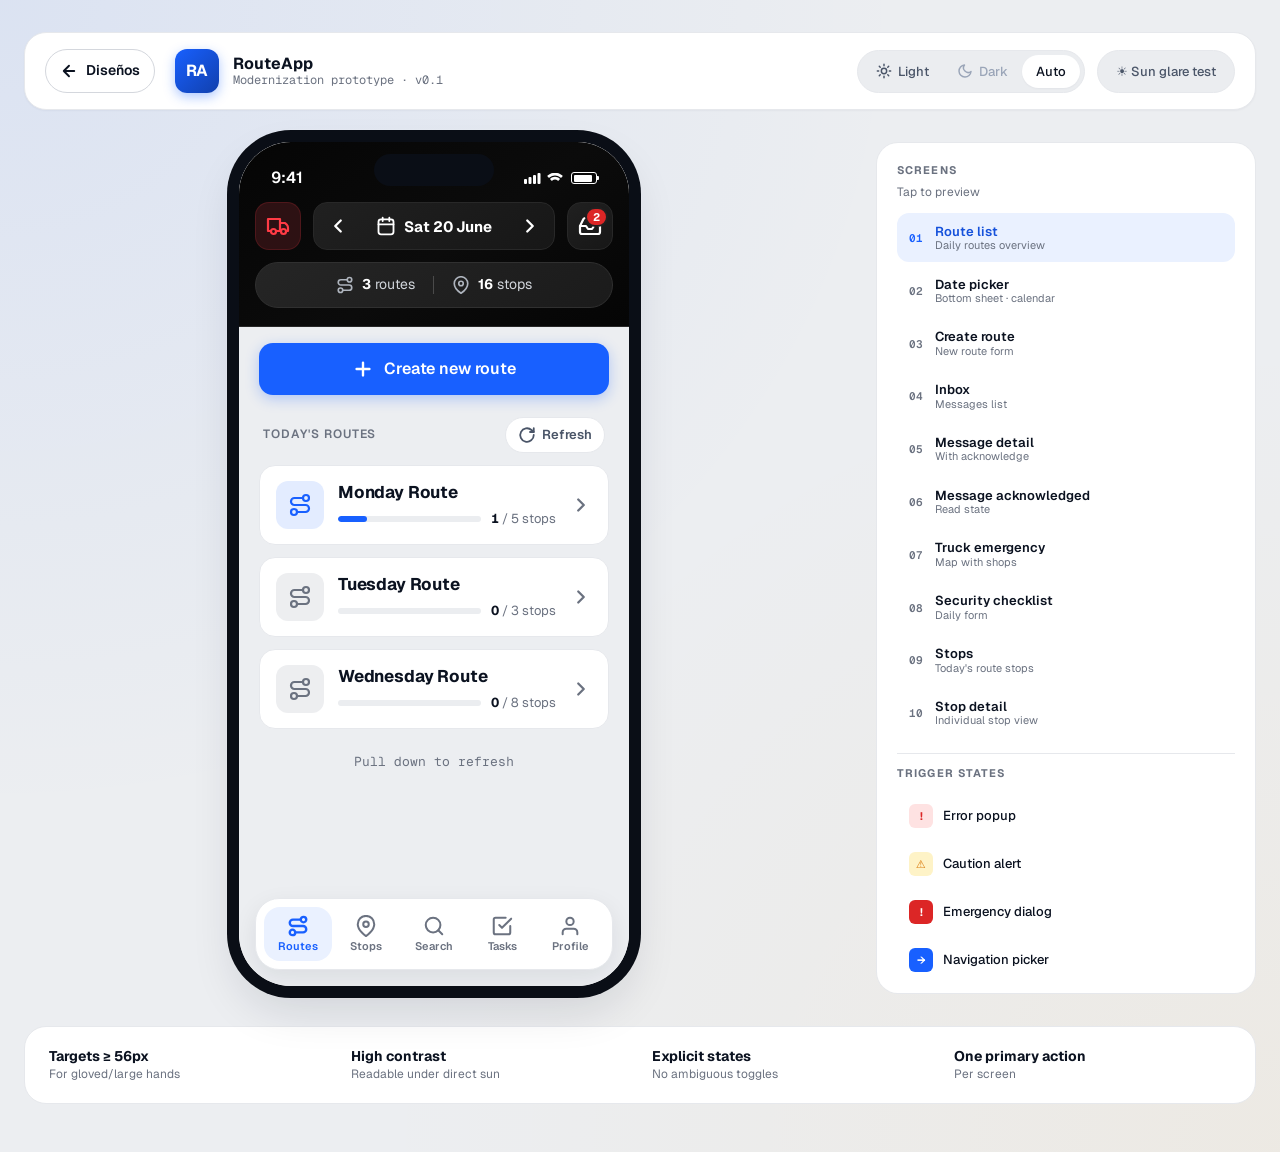
==== design-3/index.html @ 1c5c13ac "cambios inrtoduccion de mockup 3, cambios en el color de fondo y header, ligeros ajustes para unific" ====
<!DOCTYPE html>
<html lang="en">
<head>
<meta charset="UTF-8" />
<meta name="viewport" content="width=device-width, initial-scale=1.0" />
<title>RouteApp — Modernization Prototype</title>
<link rel="preconnect" href="https://fonts.googleapis.com">
<link rel="preconnect" href="https://fonts.gstatic.com" crossorigin>
<link href="https://fonts.googleapis.com/css2?family=Geist:wght@400;500;600;700&family=Geist+Mono:wght@500&display=swap" rel="stylesheet">
<link rel="stylesheet" href="styles.css?v=2">
</head>
<body>

<!-- ====================== APP SHELL ====================== -->
<div class="stage">

  <!-- Theme & device controls (outside the phone) -->
  <header class="control-bar">
    <div class="control-bar-start">
      <a class="back-to-designs" href="../index.html" aria-label="Volver a la selección de diseños">
        <svg width="18" height="18" viewBox="0 0 24 24" fill="none" stroke="currentColor" stroke-width="2.5" stroke-linecap="round" stroke-linejoin="round" aria-hidden="true"><path d="M19 12H5M12 19l-7-7 7-7"/></svg>
        Diseños
      </a>
      <div class="brand">
        <div class="brand-mark">RA</div>
        <div class="brand-meta">
          <strong>RouteApp</strong>
          <span>Modernization prototype · v0.1</span>
        </div>
      </div>
    </div>
    <div class="controls">
      <div class="control-group" role="group" aria-label="Theme">
        <button class="ctrl-btn" data-theme="light" aria-label="Light mode">
          <svg width="16" height="16" viewBox="0 0 24 24" fill="none" stroke="currentColor" stroke-width="2.2" stroke-linecap="round" stroke-linejoin="round"><circle cx="12" cy="12" r="4"/><path d="M12 2v2M12 20v2M4.93 4.93l1.41 1.41M17.66 17.66l1.41 1.41M2 12h2M20 12h2M4.93 19.07l1.41-1.41M17.66 6.34l1.41-1.41"/></svg>
          Light
        </button>
        <button class="ctrl-btn" data-theme="dark" aria-label="Dark mode">
          <svg width="16" height="16" viewBox="0 0 24 24" fill="none" stroke="currentColor" stroke-width="2.2" stroke-linecap="round" stroke-linejoin="round"><path d="M21 12.79A9 9 0 1 1 11.21 3 7 7 0 0 0 21 12.79z"/></svg>
          Dark
        </button>
        <button class="ctrl-btn active" data-theme="auto" aria-label="Auto">
          Auto
        </button>
      </div>
      <div class="control-group" role="group" aria-label="Demo">
        <button class="ctrl-btn" id="glove-mode" aria-pressed="false" title="Simulates outdoor sun glare for legibility check">
          ☀ Sun glare test
        </button>
      </div>
    </div>
  </header>

  <main class="device-wrap">

    <!-- =================== PHONE FRAME =================== -->
    <div class="phone" id="phone">
      <div class="phone-notch"></div>

      <!-- Status bar -->
      <div class="status-bar">
        <span class="time">9:41</span>
        <div class="status-icons">
          <svg width="17" height="11" viewBox="0 0 17 11" fill="currentColor"><rect x="0" y="6" width="3" height="5" rx="1"/><rect x="4.5" y="4" width="3" height="7" rx="1"/><rect x="9" y="2" width="3" height="9" rx="1"/><rect x="13.5" y="0" width="3" height="11" rx="1"/></svg>
          <svg width="16" height="11" viewBox="0 0 16 11" fill="currentColor"><path d="M8 2.5c2 0 3.9.7 5.4 2 .3.3.8.3 1.1 0l.9-.9c.3-.3.3-.8 0-1.1-2-1.7-4.6-2.7-7.4-2.7S2.6.8.6 2.5c-.3.3-.3.8 0 1.1l.9.9c.3.3.8.3 1.1 0C4.1 3.2 6 2.5 8 2.5zM8 6.5c1 0 1.9.4 2.6 1 .3.3.8.3 1.1 0l.9-.9c.3-.3.3-.8 0-1.1-1.2-1.1-2.9-1.8-4.6-1.8s-3.4.7-4.6 1.8c-.3.3-.3.8 0 1.1l.9.9c.3.3.8.3 1.1 0 .7-.6 1.6-1 2.6-1z"/></svg>
          <span class="battery"><span class="battery-fill"></span></span>
        </div>
      </div>

      <!-- ============== SCREENS ============== -->
      <div class="screens">

        <!-- ===== SCREEN: ROUTE LIST ===== -->
        <section class="screen active" data-screen="routes">
          <div class="app-header">
            <div class="header-row">
              <button class="header-icon alert" aria-label="Truck emergency" data-go="emergency">
                <svg width="24" height="24" viewBox="0 0 24 24" fill="none" stroke="currentColor" stroke-width="2.2" stroke-linecap="round" stroke-linejoin="round"><path d="M10 17h4V5H2v12h3"/><path d="M20 17h2v-3.34a4 4 0 0 0-1.17-2.83L19 9h-5"/><path d="M14 17h1"/><circle cx="7.5" cy="17.5" r="2.5"/><circle cx="17.5" cy="17.5" r="2.5"/></svg>
              </button>
              <div class="date-nav">
                <button class="day-arrow" aria-label="Previous day">
                  <svg width="22" height="22" viewBox="0 0 24 24" fill="none" stroke="currentColor" stroke-width="2.5" stroke-linecap="round" stroke-linejoin="round"><path d="M15 18l-6-6 6-6"/></svg>
                </button>
                <button class="date-pill" data-sheet="datepicker" aria-label="Select date">
                  <svg width="20" height="20" viewBox="0 0 24 24" fill="none" stroke="currentColor" stroke-width="2.2" stroke-linecap="round" stroke-linejoin="round"><rect x="3" y="4" width="18" height="18" rx="3"/><path d="M3 10h18M8 2v4M16 2v4"/></svg>
                  <span><strong>Sat 20 June</strong></span>
                </button>
                <button class="day-arrow" aria-label="Next day">
                  <svg width="22" height="22" viewBox="0 0 24 24" fill="none" stroke="currentColor" stroke-width="2.5" stroke-linecap="round" stroke-linejoin="round"><path d="M9 18l6-6-6-6"/></svg>
                </button>
              </div>
              <button class="header-icon" aria-label="Inbox" data-go="inbox">
                <svg width="24" height="24" viewBox="0 0 24 24" fill="none" stroke="currentColor" stroke-width="2.2" stroke-linecap="round" stroke-linejoin="round"><path d="M22 12h-6l-2 3h-4l-2-3H2"/><path d="M5.45 5.11 2 12v6a2 2 0 0 0 2 2h16a2 2 0 0 0 2-2v-6l-3.45-6.89A2 2 0 0 0 16.76 4H7.24a2 2 0 0 0-1.79 1.11z"/></svg>
                <span class="badge-count">2</span>
              </button>
            </div>

            <div class="route-summary">
              <div class="summary-item">
                <svg width="18" height="18" viewBox="0 0 24 24" fill="none" stroke="currentColor" stroke-width="2.2" stroke-linecap="round" stroke-linejoin="round"><circle cx="6" cy="19" r="3"/><path d="M9 19h8.5a3.5 3.5 0 0 0 0-7h-11a3.5 3.5 0 0 1 0-7H15"/><circle cx="18" cy="5" r="3"/></svg>
                <span><strong id="summary-routes">3</strong> routes</span>
              </div>
              <span class="summary-divider"></span>
              <div class="summary-item">
                <svg width="18" height="18" viewBox="0 0 24 24" fill="none" stroke="currentColor" stroke-width="2.2" stroke-linecap="round" stroke-linejoin="round"><path d="M21 10c0 7-9 13-9 13s-9-6-9-13a9 9 0 0 1 18 0z"/><circle cx="12" cy="10" r="3"/></svg>
                <span><strong id="summary-stops">9</strong> stops</span>
              </div>
            </div>
          </div>

          <div class="screen-body">
            <button class="primary-action" data-go="create">
              <svg width="22" height="22" viewBox="0 0 24 24" fill="none" stroke="currentColor" stroke-width="2.6" stroke-linecap="round"><path d="M12 5v14M5 12h14"/></svg>
              <span>Create new route</span>
            </button>

            <div class="section-label">
              <span>Today's routes</span>
              <button class="refresh-btn" id="refresh-btn" aria-label="Refresh">
                <svg width="18" height="18" viewBox="0 0 24 24" fill="none" stroke="currentColor" stroke-width="2.4" stroke-linecap="round" stroke-linejoin="round"><path d="M21 12a9 9 0 1 1-3-6.7L21 8"/><path d="M21 3v5h-5"/></svg>
                Refresh
              </button>
            </div>

            <ul class="route-list" id="route-list"></ul>

            <p class="hint-text">Pull down to refresh</p>
          </div>

          <!-- Bottom tabs (shared) -->
          <nav class="tab-bar"></nav>
        </section>


        <!-- ===== SCREEN: CREATE ROUTE ===== -->
        <section class="screen" data-screen="create">
          <div class="app-header">
            <div class="header-row">
              <button class="header-icon ghost" aria-label="Back" data-go="routes">
                <svg width="24" height="24" viewBox="0 0 24 24" fill="none" stroke="currentColor" stroke-width="2.5" stroke-linecap="round" stroke-linejoin="round"><path d="M19 12H5M12 19l-7-7 7-7"/></svg>
              </button>
              <h2 class="header-title">New route</h2>
              <button class="text-action" id="save-btn">Save</button>
            </div>
          </div>

          <div class="screen-body">
            <div class="form-stack">
              <label class="field">
                <span class="field-label">Route name</span>
                <div class="field-input">
                  <svg width="22" height="22" viewBox="0 0 24 24" fill="none" stroke="currentColor" stroke-width="2.2" stroke-linecap="round" stroke-linejoin="round"><path d="M12 20h9"/><path d="M16.5 3.5a2.121 2.121 0 0 1 3 3L7 19l-4 1 1-4z"/></svg>
                  <input type="text" placeholder="e.g. North Pickup Loop" id="route-name-input" />
                </div>
                <span class="field-hint">Short name to identify this route</span>
              </label>

              <label class="field">
                <span class="field-label">Route date</span>
                <button type="button" class="field-input as-button" data-sheet="datepicker">
                  <svg width="22" height="22" viewBox="0 0 24 24" fill="none" stroke="currentColor" stroke-width="2.2" stroke-linecap="round" stroke-linejoin="round"><rect x="3" y="4" width="18" height="18" rx="3"/><path d="M3 10h18M8 2v4M16 2v4"/></svg>
                  <span><strong>Thursday</strong>, 30 April 2026</span>
                  <svg width="20" height="20" viewBox="0 0 24 24" fill="none" stroke="currentColor" stroke-width="2.5" stroke-linecap="round" stroke-linejoin="round" style="margin-left:auto"><path d="M9 18l6-6-6-6"/></svg>
                </button>
              </label>
            </div>

            <button class="big-cta" id="big-save-btn">
              <svg width="22" height="22" viewBox="0 0 24 24" fill="none" stroke="currentColor" stroke-width="2.6" stroke-linecap="round" stroke-linejoin="round"><path d="M5 12l5 5L20 7"/></svg>
              Save route
            </button>
          </div>

          <nav class="tab-bar"></nav>
        </section>


        <!-- ===== SCREEN: INBOX ===== -->
        <section class="screen" data-screen="inbox">
          <div class="app-header">
            <div class="header-row">
              <button class="header-icon ghost" aria-label="Back" data-go="routes">
                <svg width="24" height="24" viewBox="0 0 24 24" fill="none" stroke="currentColor" stroke-width="2.5" stroke-linecap="round" stroke-linejoin="round"><path d="M19 12H5M12 19l-7-7 7-7"/></svg>
              </button>
              <h2 class="header-title">Inbox</h2>
              <div style="width:48px"></div>
            </div>
          </div>

          <div class="screen-body">
            <ul class="msg-list">
              <li class="msg-card unread ack-required" data-go="message">
                <div class="msg-avatar">AP</div>
                <div class="msg-body">
                  <div class="msg-top">
                    <h3>Ana Perez</h3>
                    <span class="msg-time">10:17 AM</span>
                  </div>
                  <p class="msg-subject">Important Message</p>
                  <div class="msg-flags">
                    <span class="flag-pill blue">Unread</span>
                    <span class="flag-pill red">Acknowledge</span>
                    <span class="flag-attach"><svg width="14" height="14" viewBox="0 0 24 24" fill="none" stroke="currentColor" stroke-width="2.4" stroke-linecap="round" stroke-linejoin="round"><path d="M21.44 11.05l-9.19 9.19a6 6 0 0 1-8.49-8.49l9.19-9.19a4 4 0 0 1 5.66 5.66l-9.2 9.19a2 2 0 0 1-2.83-2.83l8.49-8.48"/></svg> 1</span>
                  </div>
                </div>
              </li>

              <li class="msg-card" data-go="message-ack">
                <div class="msg-avatar">JR</div>
                <div class="msg-body">
                  <div class="msg-top">
                    <h3>Jose Ramirez</h3>
                    <span class="msg-time">Yesterday</span>
                  </div>
                  <p class="msg-subject">Route adjustment for Tuesday</p>
                  <div class="msg-flags">
                    <span class="flag-pill green"><svg width="12" height="12" viewBox="0 0 24 24" fill="none" stroke="currentColor" stroke-width="3" stroke-linecap="round" stroke-linejoin="round"><path d="M5 12l5 5L20 7"/></svg> Acknowledged</span>
                  </div>
                </div>
              </li>
            </ul>
          </div>

          <nav class="tab-bar"></nav>
        </section>


        <!-- ===== SCREEN: MESSAGE DETAIL ===== -->
        <section class="screen" data-screen="message">
          <div class="app-header">
            <div class="header-row">
              <button class="header-icon ghost" aria-label="Back" data-go="inbox">
                <svg width="24" height="24" viewBox="0 0 24 24" fill="none" stroke="currentColor" stroke-width="2.5" stroke-linecap="round" stroke-linejoin="round"><path d="M19 12H5M12 19l-7-7 7-7"/></svg>
              </button>
              <h2 class="header-title">Message</h2>
              <div style="width:48px"></div>
            </div>
          </div>

          <div class="screen-body">
            <div class="msg-header-card">
              <div class="msg-avatar lg">AP</div>
              <div>
                <h3 class="msg-sender">Ana Perez</h3>
                <p class="msg-date">Apr 30, 2026 · 10:17 AM</p>
              </div>
            </div>

            <h2 class="msg-detail-title">Important Message</h2>

            <div class="msg-detail-body">
              <p>Lorem ipsum is simply dummy text of the printing and typesetting industry. Lorem Ipsum has been the industry's standard dummy text ever since the 1500s, when an unknown printer took a galley of type and scrambled it to make a type specimen book.</p>
              <p>It has survived not only five centuries, but also the leap into electronic typesetting, remaining essentially unchanged.</p>
            </div>

            <div class="attach-block">
              <div class="attach-label">
                <svg width="18" height="18" viewBox="0 0 24 24" fill="none" stroke="currentColor" stroke-width="2.4" stroke-linecap="round" stroke-linejoin="round"><rect x="3" y="3" width="18" height="18" rx="2"/><circle cx="8.5" cy="8.5" r="1.5"/><polyline points="21 15 16 10 5 21"/></svg>
                Attachment
              </div>
              <figure class="attach-image">
                <button class="attach-image-btn" aria-label="Open image">
                  <svg class="attach-image-svg" viewBox="0 0 600 380" xmlns="http://www.w3.org/2000/svg" preserveAspectRatio="xMidYMid slice" role="img" aria-label="Loading bay route map">
                    <defs>
                      <linearGradient id="sky" x1="0" y1="0" x2="0" y2="1">
                        <stop offset="0" stop-color="#fde68a"/>
                        <stop offset="1" stop-color="#fb923c"/>
                      </linearGradient>
                      <linearGradient id="ground" x1="0" y1="0" x2="0" y2="1">
                        <stop offset="0" stop-color="#1f2937"/>
                        <stop offset="1" stop-color="#0b1220"/>
                      </linearGradient>
                    </defs>
                    <rect width="600" height="220" fill="url(#sky)"/>
                    <rect y="220" width="600" height="160" fill="url(#ground)"/>
                    <circle cx="470" cy="120" r="42" fill="#fef3c7" opacity="0.9"/>
                    <path d="M0 240 L600 240" stroke="#374151" stroke-width="3"/>
                    <path d="M40 290 L80 290 M120 290 L180 290 M220 290 L300 290 M340 290 L420 290 M460 290 L540 290" stroke="#fbbf24" stroke-width="4" stroke-linecap="round"/>
                    <rect x="120" y="180" width="180" height="60" rx="4" fill="#475569"/>
                    <rect x="130" y="190" width="60" height="40" rx="2" fill="#1e293b"/>
                    <rect x="200" y="190" width="40" height="40" rx="2" fill="#1e293b"/>
                    <rect x="250" y="190" width="40" height="40" rx="2" fill="#1e293b"/>
                    <circle cx="155" cy="252" r="14" fill="#0b1220" stroke="#475569" stroke-width="3"/>
                    <circle cx="265" cy="252" r="14" fill="#0b1220" stroke="#475569" stroke-width="3"/>
                    <rect x="380" y="200" width="120" height="40" rx="2" fill="#dc2626"/>
                    <text x="440" y="227" text-anchor="middle" font-family="system-ui" font-size="18" font-weight="700" fill="white">STOP</text>
                  </svg>
                  <span class="attach-image-overlay">
                    <svg width="20" height="20" viewBox="0 0 24 24" fill="none" stroke="currentColor" stroke-width="2.4" stroke-linecap="round" stroke-linejoin="round"><path d="M15 3h6v6M9 21H3v-6M21 3l-7 7M3 21l7-7"/></svg>
                  </span>
                </button>
                <figcaption class="attach-image-meta">
                  <div>
                    <strong>loading-bay-stop.png</strong>
                    <span>PNG · 1.2 MB · 10:15 AM</span>
                  </div>
                  <button class="attach-download" aria-label="Download">
                    <svg width="18" height="18" viewBox="0 0 24 24" fill="none" stroke="currentColor" stroke-width="2.4" stroke-linecap="round" stroke-linejoin="round"><path d="M21 15v4a2 2 0 0 1-2 2H5a2 2 0 0 1-2-2v-4"/><polyline points="7 10 12 15 17 10"/><line x1="12" y1="15" x2="12" y2="3"/></svg>
                  </button>
                </figcaption>
              </figure>
            </div>

            <div class="ack-block" id="ack-block">
              <div class="ack-info">
                <svg width="22" height="22" viewBox="0 0 24 24" fill="none" stroke="currentColor" stroke-width="2.4" stroke-linecap="round" stroke-linejoin="round"><circle cx="12" cy="12" r="10"/><path d="M12 8v4M12 16h.01"/></svg>
                <div>
                  <strong>Acknowledgement required</strong>
                  <span>Tap below to confirm you've read this</span>
                </div>
              </div>
              <button class="ack-button" id="ack-toggle" aria-pressed="false">
                <span class="ack-state-off">Tap to acknowledge</span>
                <span class="ack-state-on">
                  <svg width="22" height="22" viewBox="0 0 24 24" fill="none" stroke="currentColor" stroke-width="3" stroke-linecap="round" stroke-linejoin="round"><path d="M5 12l5 5L20 7"/></svg>
                  Acknowledged
                </span>
              </button>
            </div>
          </div>

          <nav class="tab-bar"></nav>
        </section>


        <!-- ===== SCREEN: MESSAGE ACK (read-only acknowledged) ===== -->
        <section class="screen" data-screen="message-ack">
          <div class="app-header">
            <div class="header-row">
              <button class="header-icon ghost" aria-label="Back" data-go="inbox">
                <svg width="24" height="24" viewBox="0 0 24 24" fill="none" stroke="currentColor" stroke-width="2.5" stroke-linecap="round" stroke-linejoin="round"><path d="M19 12H5M12 19l-7-7 7-7"/></svg>
              </button>
              <h2 class="header-title">Message</h2>
              <div style="width:48px"></div>
            </div>
          </div>

          <div class="screen-body">
            <div class="msg-header-card">
              <div class="msg-avatar lg">JR</div>
              <div>
                <h3 class="msg-sender">Jose Ramirez</h3>
                <p class="msg-date">Apr 29, 2026 · 4:18 PM</p>
              </div>
            </div>

            <h2 class="msg-detail-title">Route adjustment for Tuesday</h2>

            <div class="msg-detail-body">
              <p>Please note the route order change for Tuesday morning. Stop #4 has been moved before #3 due to access restrictions at the loading bay.</p>
            </div>

            <div class="ack-confirmed">
              <svg width="26" height="26" viewBox="0 0 24 24" fill="none" stroke="currentColor" stroke-width="2.6" stroke-linecap="round" stroke-linejoin="round"><path d="M5 12l5 5L20 7"/></svg>
              <div>
                <strong>Acknowledged</strong>
                <span>Apr 29, 2026 at 4:22 PM</span>
              </div>
            </div>
          </div>

          <nav class="tab-bar"></nav>
        </section>


        <!-- ===== SCREEN: TRUCK EMERGENCY (MAP) ===== -->
        <section class="screen no-tabs" data-screen="emergency">
          <div class="app-header emergency-header">
            <div class="header-row">
              <button class="header-icon ghost" aria-label="Back" data-go="routes">
                <svg width="24" height="24" viewBox="0 0 24 24" fill="none" stroke="currentColor" stroke-width="2.5" stroke-linecap="round" stroke-linejoin="round"><path d="M19 12H5M12 19l-7-7 7-7"/></svg>
              </button>
              <h2 class="header-title">Truck emergency</h2>
              <button class="header-icon alert round" aria-label="Send alert" id="alert-btn">
                <svg width="22" height="22" viewBox="0 0 24 24" fill="none" stroke="currentColor" stroke-width="2.4" stroke-linecap="round" stroke-linejoin="round"><path d="M18 8A6 6 0 0 0 6 8c0 7-3 9-3 9h18s-3-2-3-9"/><path d="M13.73 21a2 2 0 0 1-3.46 0"/></svg>
              </button>
            </div>
            <div class="map-legend in-header">
              <div class="legend-pill">
                <span class="dot shop"></span>
                <span>Shop</span>
              </div>
              <div class="legend-pill">
                <span class="dot trailer"></span>
                <span>Trailer</span>
              </div>
              <div class="legend-pill">
                <span class="dot both"></span>
                <span>Shop + trailer</span>
              </div>
            </div>
          </div>

          <div class="map-container">
            <!-- Stylized SVG map -->
            <svg class="map-svg" viewBox="0 0 380 700" preserveAspectRatio="xMidYMid slice" xmlns="http://www.w3.org/2000/svg">
              <defs>
                <pattern id="grid" width="40" height="40" patternUnits="userSpaceOnUse">
                  <path d="M 40 0 L 0 0 0 40" fill="none" stroke="var(--map-grid)" stroke-width="0.5"/>
                </pattern>
                <linearGradient id="water" x1="0%" y1="0%" x2="100%" y2="100%">
                  <stop offset="0%" stop-color="var(--map-water-1)"/>
                  <stop offset="100%" stop-color="var(--map-water-2)"/>
                </linearGradient>
              </defs>
              <rect width="380" height="700" fill="var(--map-land)"/>
              <rect width="380" height="700" fill="url(#grid)"/>
              <!-- Water mass -->
              <path d="M 280 0 Q 320 100 290 200 Q 250 280 310 380 Q 370 460 340 560 L 380 580 L 380 0 Z" fill="url(#water)" opacity="0.6"/>
              <!-- Roads -->
              <path d="M 0 350 Q 100 340 200 380 T 380 360" stroke="var(--map-road)" stroke-width="3" fill="none" opacity="0.5"/>
              <path d="M 50 0 Q 80 200 120 400 T 180 700" stroke="var(--map-road)" stroke-width="2.5" fill="none" opacity="0.4"/>
              <path d="M 0 500 Q 150 480 280 540" stroke="var(--map-road)" stroke-width="2" fill="none" opacity="0.4"/>
            </svg>

            <!-- Map pins -->
            <button class="map-pin shop" style="top: 28%; left: 22%" data-pin="ameriflex">
              <span class="pin-num">28</span>
            </button>
            <button class="map-pin trailer" style="top: 35%; left: 55%">
              <span class="pin-num">61</span>
            </button>
            <button class="map-pin both" style="top: 48%; left: 38%">
              <span class="pin-num">72</span>
            </button>
            <button class="map-pin shop" style="top: 55%; left: 60%">
              <span class="pin-num">109</span>
            </button>
            <button class="map-pin shop" style="top: 62%; left: 28%">
              <span class="pin-num">44</span>
            </button>
            <button class="map-pin both" style="top: 70%; left: 50%">
              <span class="pin-num">36</span>
            </button>
            <button class="map-pin trailer" style="top: 42%; left: 18%">
              <span class="pin-num">16</span>
            </button>

            <!-- Location detail — bottom sheet -->
            <div class="sheet-overlay" id="sheet-location" aria-hidden="true">
              <div class="sheet loc-sheet" role="dialog" aria-label="Location detail">
                <div class="sheet-handle"></div>

                <div class="loc-header">
                  <h3>East Service Bay</h3>
                  <div class="type-chip shop">
                    <svg width="13" height="13" viewBox="0 0 24 24" fill="none" stroke="currentColor" stroke-width="2.4" stroke-linecap="round" stroke-linejoin="round"><path d="M14.7 6.3a1 1 0 0 0 0 1.4l1.6 1.6a1 1 0 0 0 1.4 0l3.77-3.77a6 6 0 0 1-7.94 7.94l-6.91 6.91a2.12 2.12 0 0 1-3-3l6.91-6.91a6 6 0 0 1 7.94-7.94l-3.76 3.76z"/></svg>
                    Shop
                  </div>
                </div>

                <div class="loc-address-row">
                  <span class="loc-address">
                    <svg width="18" height="18" viewBox="0 0 24 24" fill="none" stroke="currentColor" stroke-width="2.2" stroke-linecap="round" stroke-linejoin="round"><path d="M21 10c0 7-9 13-9 13s-9-6-9-13a9 9 0 0 1 18 0z"/><circle cx="12" cy="10" r="3"/></svg>
                    3000 E 7th St, Austin, TX 78702
                  </span>
                  <span class="loc-distance">2.0 mi</span>
                </div>

                <div class="loc-divider"></div>

                <div class="loc-info-row">
                  <svg width="18" height="18" viewBox="0 0 24 24" fill="none" stroke="currentColor" stroke-width="2.2" stroke-linecap="round" stroke-linejoin="round"><path d="M14.7 6.3a1 1 0 0 0 0 1.4l1.6 1.6a1 1 0 0 0 1.4 0l3.77-3.77a6 6 0 0 1-7.94 7.94l-6.91 6.91a2.12 2.12 0 0 1-3-3l6.91-6.91a6 6 0 0 1 7.94-7.94l-3.76 3.76z"/></svg>
                  <span>Diagnostics · brake &amp; tire service</span>
                </div>
                <div class="loc-info-row">
                  <svg width="18" height="18" viewBox="0 0 24 24" fill="none" stroke="currentColor" stroke-width="2.2" stroke-linecap="round" stroke-linejoin="round"><path d="M20 21v-2a4 4 0 0 0-4-4H8a4 4 0 0 0-4 4v2"/><circle cx="12" cy="7" r="4"/></svg>
                  <span>Marcus Lee · +1 512-555-0110</span>
                </div>

                <div class="loc-divider"></div>

              <div class="loc-actions">
                <button class="loc-action call" id="call-btn">
                  <svg width="22" height="22" viewBox="0 0 24 24" fill="none" stroke="currentColor" stroke-width="2.4" stroke-linecap="round" stroke-linejoin="round"><path d="M22 16.92v3a2 2 0 0 1-2.18 2 19.79 19.79 0 0 1-8.63-3.07 19.5 19.5 0 0 1-6-6 19.79 19.79 0 0 1-3.07-8.67A2 2 0 0 1 4.11 2h3a2 2 0 0 1 2 1.72 12.84 12.84 0 0 0 .7 2.81 2 2 0 0 1-.45 2.11L8.09 9.91a16 16 0 0 0 6 6l1.27-1.27a2 2 0 0 1 2.11-.45 12.84 12.84 0 0 0 2.81.7A2 2 0 0 1 22 16.92z"/></svg>
                  Call
                </button>
                <button class="loc-action navigate" id="nav-btn">
                  <svg width="22" height="22" viewBox="0 0 24 24" fill="none" stroke="currentColor" stroke-width="2.4" stroke-linecap="round" stroke-linejoin="round"><polygon points="3 11 22 2 13 21 11 13 3 11"/></svg>
                  Navigate
                </button>
              </div>
              </div>
            </div>
          </div>
        </section>


        <!-- ===== SCREEN: STOPS ===== -->
        <section class="screen" data-screen="stops">
          <div class="app-header">
            <div class="header-row">
              <div class="route-pill">
                <svg width="18" height="18" viewBox="0 0 24 24" fill="none" stroke="currentColor" stroke-width="2.2" stroke-linecap="round" stroke-linejoin="round"><circle cx="6" cy="19" r="3"/><path d="M9 19h8.5a3.5 3.5 0 0 0 0-7h-11a3.5 3.5 0 0 1 0-7H15"/><circle cx="18" cy="5" r="3"/></svg>
                <span id="stops-route-name"><strong>Monday</strong> Route</span>
              </div>
              <button class="header-icon" aria-label="Filter">
                <svg width="22" height="22" viewBox="0 0 24 24" fill="none" stroke="currentColor" stroke-width="2.2" stroke-linecap="round" stroke-linejoin="round"><polygon points="22 3 2 3 10 12.46 10 19 14 21 14 12.46 22 3"/></svg>
              </button>
            </div>
            <div class="stops-header-progress">
              <div class="progress-bar"><div class="progress-fill stops-pf" style="width: 7.7%"></div></div>
              <span class="progress-label"><strong id="stops-done-count">1</strong> / <span id="stops-total-count">13</span> completed</span>
            </div>
          </div>
          <div class="screen-body">
            <ul class="stop-list" id="stop-list"></ul>
          </div>
          <nav class="tab-bar"></nav>
        </section>


        <!-- ===== SCREEN: STOP DETAIL ===== -->
        <section class="screen" data-screen="stop-detail">
          <div class="app-header">
            <div class="header-row">
              <button class="header-icon ghost" aria-label="Back" data-go="stops">
                <svg width="24" height="24" viewBox="0 0 24 24" fill="none" stroke="currentColor" stroke-width="2.5" stroke-linecap="round" stroke-linejoin="round"><path d="M19 12H5M12 19l-7-7 7-7"/></svg>
              </button>
              <h2 class="header-title" id="detail-title">Stop #1</h2>
              <div class="header-right" id="detail-header-right"></div>
            </div>
          </div>
          <div id="stop-detail-head"></div>
          <div class="screen-body">
            <div id="stop-detail-content"></div>
          </div>
          <nav class="tab-bar"></nav>
        </section>


        <!-- ===== SCREEN: SECURITY CHECKLIST ===== -->
        <section class="screen" data-screen="checklist">
          <div class="app-header">
            <div class="header-row">
              <button class="header-icon ghost" aria-label="Back" data-go="profile">
                <svg width="24" height="24" viewBox="0 0 24 24" fill="none" stroke="currentColor" stroke-width="2.5" stroke-linecap="round" stroke-linejoin="round"><path d="M19 12H5M12 19l-7-7 7-7"/></svg>
              </button>
              <h2 class="header-title">Security checklist</h2>
              <button class="text-action" id="checklist-save">Save</button>
            </div>
            <div class="checklist-progress">
              <div class="cp-bar"><div class="cp-fill" id="cp-fill" style="width: 0%"></div></div>
              <span class="cp-label"><span id="cp-count">0</span>/8 completed</span>
            </div>
            <p class="checklist-intro">
              <svg width="18" height="18" viewBox="0 0 24 24" fill="none" stroke="currentColor" stroke-width="2.4" stroke-linecap="round" stroke-linejoin="round"><circle cx="12" cy="12" r="10"/><path d="M12 8v4M12 16h.01"/></svg>
              Required once daily before starting your route
            </p>
          </div>

          <div class="screen-body">

            <div class="check-item">
              <div class="check-num">1</div>
              <div class="check-q">
                <p class="check-text">Truck unit number</p>
                <input type="text" class="check-input" placeholder="Enter unit number" />
              </div>
            </div>

            <div class="check-item" data-check="2">
              <div class="check-num">2</div>
              <div class="check-q">
                <p class="check-text">Have you inspected your overflow protection devices and verified proper operation for the alarm and pump shutoff?</p>
                <div class="yn-group">
                  <button class="yn-btn yes" data-val="yes">
                    <svg width="20" height="20" viewBox="0 0 24 24" fill="none" stroke="currentColor" stroke-width="3" stroke-linecap="round" stroke-linejoin="round"><path d="M5 12l5 5L20 7"/></svg>
                    Yes
                  </button>
                  <button class="yn-btn no" data-val="no">
                    <svg width="20" height="20" viewBox="0 0 24 24" fill="none" stroke="currentColor" stroke-width="3" stroke-linecap="round" stroke-linejoin="round"><path d="M18 6L6 18M6 6l12 12"/></svg>
                    No
                  </button>
                </div>
                <textarea class="check-notes" placeholder="Add notes about the issue..."></textarea>
              </div>
            </div>

            <div class="check-item" data-check="3">
              <div class="check-num">3</div>
              <div class="check-q">
                <p class="check-text">Have you calibrated your "Halogen Sniffer" and ensured it is working properly?</p>
                <div class="yn-group">
                  <button class="yn-btn yes" data-val="yes"><svg width="20" height="20" viewBox="0 0 24 24" fill="none" stroke="currentColor" stroke-width="3" stroke-linecap="round" stroke-linejoin="round"><path d="M5 12l5 5L20 7"/></svg>Yes</button>
                  <button class="yn-btn no" data-val="no"><svg width="20" height="20" viewBox="0 0 24 24" fill="none" stroke="currentColor" stroke-width="3" stroke-linecap="round" stroke-linejoin="round"><path d="M18 6L6 18M6 6l12 12"/></svg>No</button>
                </div>
                <textarea class="check-notes" placeholder="Add notes about the issue..."></textarea>
              </div>
            </div>

            <div class="check-item" data-check="4">
              <div class="check-num">4</div>
              <div class="check-q">
                <p class="check-text">Is your Elog current?</p>
                <div class="yn-group">
                  <button class="yn-btn yes" data-val="yes"><svg width="20" height="20" viewBox="0 0 24 24" fill="none" stroke="currentColor" stroke-width="3" stroke-linecap="round" stroke-linejoin="round"><path d="M5 12l5 5L20 7"/></svg>Yes</button>
                  <button class="yn-btn no" data-val="no"><svg width="20" height="20" viewBox="0 0 24 24" fill="none" stroke="currentColor" stroke-width="3" stroke-linecap="round" stroke-linejoin="round"><path d="M18 6L6 18M6 6l12 12"/></svg>No</button>
                </div>
                <textarea class="check-notes" placeholder="Add notes about the issue..."></textarea>
              </div>
            </div>

            <div class="check-item" data-check="5">
              <div class="check-num">5</div>
              <div class="check-q">
                <p class="check-text">Did you physically verify the level in each tank compartment prior to starting your route?</p>
                <div class="yn-group">
                  <button class="yn-btn yes" data-val="yes"><svg width="20" height="20" viewBox="0 0 24 24" fill="none" stroke="currentColor" stroke-width="3" stroke-linecap="round" stroke-linejoin="round"><path d="M5 12l5 5L20 7"/></svg>Yes</button>
                  <button class="yn-btn no" data-val="no"><svg width="20" height="20" viewBox="0 0 24 24" fill="none" stroke="currentColor" stroke-width="3" stroke-linecap="round" stroke-linejoin="round"><path d="M18 6L6 18M6 6l12 12"/></svg>No</button>
                </div>
                <textarea class="check-notes" placeholder="Add notes about the issue..."></textarea>
              </div>
            </div>

            <div class="check-item" data-check="6">
              <div class="check-num">6</div>
              <div class="check-q">
                <p class="check-text">Are all tank valves closed in the proper position?</p>
                <div class="yn-group">
                  <button class="yn-btn yes" data-val="yes"><svg width="20" height="20" viewBox="0 0 24 24" fill="none" stroke="currentColor" stroke-width="3" stroke-linecap="round" stroke-linejoin="round"><path d="M5 12l5 5L20 7"/></svg>Yes</button>
                  <button class="yn-btn no" data-val="no"><svg width="20" height="20" viewBox="0 0 24 24" fill="none" stroke="currentColor" stroke-width="3" stroke-linecap="round" stroke-linejoin="round"><path d="M18 6L6 18M6 6l12 12"/></svg>No</button>
                </div>
                <textarea class="check-notes" placeholder="Add notes about the issue..."></textarea>
              </div>
            </div>

            <div class="check-item" data-check="7">
              <div class="check-num">7</div>
              <div class="check-q">
                <p class="check-text">Did you complete the PTI and is the vehicle DOT compliant for operation?</p>
                <div class="yn-group">
                  <button class="yn-btn yes" data-val="yes"><svg width="20" height="20" viewBox="0 0 24 24" fill="none" stroke="currentColor" stroke-width="3" stroke-linecap="round" stroke-linejoin="round"><path d="M5 12l5 5L20 7"/></svg>Yes</button>
                  <button class="yn-btn no" data-val="no"><svg width="20" height="20" viewBox="0 0 24 24" fill="none" stroke="currentColor" stroke-width="3" stroke-linecap="round" stroke-linejoin="round"><path d="M18 6L6 18M6 6l12 12"/></svg>No</button>
                </div>
                <textarea class="check-notes" placeholder="Add notes about the issue..."></textarea>
              </div>
            </div>

            <div class="check-item subgroup" data-check="8">
              <div class="check-num">8</div>
              <div class="check-q">
                <p class="check-text">Do you have the proper spill response material on your truck?</p>
                <div class="sub-checks">
                  <div class="sub-item">
                    <span>4 socks/booms, 3" × 8'</span>
                    <div class="yn-group small">
                      <button class="yn-btn yes" data-val="yes"><svg width="16" height="16" viewBox="0 0 24 24" fill="none" stroke="currentColor" stroke-width="3" stroke-linecap="round"><path d="M5 12l5 5L20 7"/></svg>Yes</button>
                      <button class="yn-btn no" data-val="no"><svg width="16" height="16" viewBox="0 0 24 24" fill="none" stroke="currentColor" stroke-width="3" stroke-linecap="round"><path d="M18 6L6 18M6 6l12 12"/></svg>No</button>
                    </div>
                  </div>
                  <div class="sub-item">
                    <span>One full bundle oil dry pads, 19" × 17"</span>
                    <div class="yn-group small">
                      <button class="yn-btn yes" data-val="yes"><svg width="16" height="16" viewBox="0 0 24 24" fill="none" stroke="currentColor" stroke-width="3" stroke-linecap="round"><path d="M5 12l5 5L20 7"/></svg>Yes</button>
                      <button class="yn-btn no" data-val="no"><svg width="16" height="16" viewBox="0 0 24 24" fill="none" stroke="currentColor" stroke-width="3" stroke-linecap="round"><path d="M18 6L6 18M6 6l12 12"/></svg>No</button>
                    </div>
                  </div>
                  <div class="sub-item">
                    <span>½ bundle universal pads, 19" × 17"</span>
                    <div class="yn-group small">
                      <button class="yn-btn yes" data-val="yes"><svg width="16" height="16" viewBox="0 0 24 24" fill="none" stroke="currentColor" stroke-width="3" stroke-linecap="round"><path d="M5 12l5 5L20 7"/></svg>Yes</button>
                      <button class="yn-btn no" data-val="no"><svg width="16" height="16" viewBox="0 0 24 24" fill="none" stroke="currentColor" stroke-width="3" stroke-linecap="round"><path d="M18 6L6 18M6 6l12 12"/></svg>No</button>
                    </div>
                  </div>
                  <div class="sub-item">
                    <span>5 heavy-duty disposal bags for storm drains</span>
                    <div class="yn-group small">
                      <button class="yn-btn yes" data-val="yes"><svg width="16" height="16" viewBox="0 0 24 24" fill="none" stroke="currentColor" stroke-width="3" stroke-linecap="round"><path d="M5 12l5 5L20 7"/></svg>Yes</button>
                      <button class="yn-btn no" data-val="no"><svg width="16" height="16" viewBox="0 0 24 24" fill="none" stroke="currentColor" stroke-width="3" stroke-linecap="round"><path d="M18 6L6 18M6 6l12 12"/></svg>No</button>
                    </div>
                  </div>
                  <div class="sub-item">
                    <span>2 × 50 lb oil-dri absorbent bags</span>
                    <div class="yn-group small">
                      <button class="yn-btn yes" data-val="yes"><svg width="16" height="16" viewBox="0 0 24 24" fill="none" stroke="currentColor" stroke-width="3" stroke-linecap="round"><path d="M5 12l5 5L20 7"/></svg>Yes</button>
                      <button class="yn-btn no" data-val="no"><svg width="16" height="16" viewBox="0 0 24 24" fill="none" stroke="currentColor" stroke-width="3" stroke-linecap="round"><path d="M18 6L6 18M6 6l12 12"/></svg>No</button>
                    </div>
                  </div>
                </div>
              </div>
            </div>

            <button class="big-cta">
              <svg width="22" height="22" viewBox="0 0 24 24" fill="none" stroke="currentColor" stroke-width="2.6" stroke-linecap="round" stroke-linejoin="round"><path d="M5 12l5 5L20 7"/></svg>
              Submit checklist
            </button>
          </div>
        </section>


        <!-- ===== SCREEN: PROFILE ===== -->
        <section class="screen" data-screen="profile">
          <div class="app-header">
            <div class="header-row">
              <h2 class="header-title">Profile</h2>
              <button class="header-icon ghost" aria-label="Settings">
                <svg width="22" height="22" viewBox="0 0 24 24" fill="none" stroke="currentColor" stroke-width="2.2" stroke-linecap="round" stroke-linejoin="round"><circle cx="12" cy="12" r="3"/><path d="M19.4 15a1.65 1.65 0 0 0 .33 1.82l.06.06a2 2 0 1 1-2.83 2.83l-.06-.06a1.65 1.65 0 0 0-1.82-.33 1.65 1.65 0 0 0-1 1.51V21a2 2 0 0 1-4 0v-.09A1.65 1.65 0 0 0 9 19.4a1.65 1.65 0 0 0-1.82.33l-.06.06a2 2 0 1 1-2.83-2.83l.06-.06a1.65 1.65 0 0 0 .33-1.82 1.65 1.65 0 0 0-1.51-1H3a2 2 0 0 1 0-4h.09A1.65 1.65 0 0 0 4.6 9a1.65 1.65 0 0 0-.33-1.82l-.06-.06a2 2 0 1 1 2.83-2.83l.06.06a1.65 1.65 0 0 0 1.82.33H9a1.65 1.65 0 0 0 1-1.51V3a2 2 0 0 1 4 0v.09a1.65 1.65 0 0 0 1 1.51 1.65 1.65 0 0 0 1.82-.33l.06-.06a2 2 0 1 1 2.83 2.83l-.06.06a1.65 1.65 0 0 0-.33 1.82V9a1.65 1.65 0 0 0 1.51 1H21a2 2 0 0 1 0 4h-.09a1.65 1.65 0 0 0-1.51 1z"/></svg>
              </button>
            </div>
          </div>

          <div class="screen-body">
            <!-- Identity card -->
            <div class="profile-card">
              <div class="profile-avatar">ML</div>
              <div class="profile-id">
                <h3>Marcus Lee</h3>
                <span class="profile-role">Tanker Driver · Unit #4821</span>
                <span class="profile-meta">marcus.lee@routeapp.com</span>
              </div>
            </div>

            <!-- Account -->
            <div class="profile-section-label">Account</div>
            <div class="profile-menu">
              <button class="profile-row">
                <span class="profile-row-ico"><svg width="20" height="20" viewBox="0 0 24 24" fill="none" stroke="currentColor" stroke-width="2.2" stroke-linecap="round" stroke-linejoin="round"><path d="M20 21v-2a4 4 0 0 0-4-4H8a4 4 0 0 0-4 4v2"/><circle cx="12" cy="7" r="4"/></svg></span>
                <span class="profile-row-label">Personal information</span>
                <svg class="profile-row-chev" width="20" height="20" viewBox="0 0 24 24" fill="none" stroke="currentColor" stroke-width="2.5" stroke-linecap="round" stroke-linejoin="round"><path d="M9 18l6-6-6-6"/></svg>
              </button>
              <button class="profile-row">
                <span class="profile-row-ico"><svg width="20" height="20" viewBox="0 0 24 24" fill="none" stroke="currentColor" stroke-width="2.2" stroke-linecap="round" stroke-linejoin="round"><path d="M10 17h4V5H2v12h3"/><path d="M20 17h2v-3.34a4 4 0 0 0-1.17-2.83L19 9h-5"/><path d="M14 17h1"/><circle cx="7.5" cy="17.5" r="2.5"/><circle cx="17.5" cy="17.5" r="2.5"/></svg></span>
                <span class="profile-row-label">Vehicle &amp; equipment</span>
                <svg class="profile-row-chev" width="20" height="20" viewBox="0 0 24 24" fill="none" stroke="currentColor" stroke-width="2.5" stroke-linecap="round" stroke-linejoin="round"><path d="M9 18l6-6-6-6"/></svg>
              </button>
              <button class="profile-row" data-go="checklist">
                <span class="profile-row-ico"><svg width="20" height="20" viewBox="0 0 24 24" fill="none" stroke="currentColor" stroke-width="2.2" stroke-linecap="round" stroke-linejoin="round"><path d="M12 22s8-4 8-10V5l-8-3-8 3v7c0 6 8 10 8 10z"/><path d="M9 12l2 2 4-4"/></svg></span>
                <span class="profile-row-label">Security checklist</span>
                <svg class="profile-row-chev" width="20" height="20" viewBox="0 0 24 24" fill="none" stroke="currentColor" stroke-width="2.5" stroke-linecap="round" stroke-linejoin="round"><path d="M9 18l6-6-6-6"/></svg>
              </button>
            </div>

            <!-- Preferences -->
            <div class="profile-section-label">Preferences</div>
            <div class="profile-menu">
              <button class="profile-row">
                <span class="profile-row-ico"><svg width="20" height="20" viewBox="0 0 24 24" fill="none" stroke="currentColor" stroke-width="2.2" stroke-linecap="round" stroke-linejoin="round"><path d="M18 8A6 6 0 0 0 6 8c0 7-3 9-3 9h18s-3-2-3-9"/><path d="M13.73 21a2 2 0 0 1-3.46 0"/></svg></span>
                <span class="profile-row-label">Notifications</span>
                <svg class="profile-row-chev" width="20" height="20" viewBox="0 0 24 24" fill="none" stroke="currentColor" stroke-width="2.5" stroke-linecap="round" stroke-linejoin="round"><path d="M9 18l6-6-6-6"/></svg>
              </button>
              <button class="profile-row">
                <span class="profile-row-ico"><svg width="20" height="20" viewBox="0 0 24 24" fill="none" stroke="currentColor" stroke-width="2.2" stroke-linecap="round" stroke-linejoin="round"><circle cx="12" cy="12" r="10"/><path d="M2 12h20M12 2a15.3 15.3 0 0 1 4 10 15.3 15.3 0 0 1-4 10 15.3 15.3 0 0 1-4-10 15.3 15.3 0 0 1 4-10z"/></svg></span>
                <span class="profile-row-label">Language</span>
                <span class="profile-row-value">English</span>
                <svg class="profile-row-chev" width="20" height="20" viewBox="0 0 24 24" fill="none" stroke="currentColor" stroke-width="2.5" stroke-linecap="round" stroke-linejoin="round"><path d="M9 18l6-6-6-6"/></svg>
              </button>
              <button class="profile-row">
                <span class="profile-row-ico"><svg width="20" height="20" viewBox="0 0 24 24" fill="none" stroke="currentColor" stroke-width="2.2" stroke-linecap="round" stroke-linejoin="round"><circle cx="12" cy="12" r="10"/><path d="M9.09 9a3 3 0 0 1 5.83 1c0 2-3 3-3 3"/><path d="M12 17h.01"/></svg></span>
                <span class="profile-row-label">Help &amp; support</span>
                <svg class="profile-row-chev" width="20" height="20" viewBox="0 0 24 24" fill="none" stroke="currentColor" stroke-width="2.5" stroke-linecap="round" stroke-linejoin="round"><path d="M9 18l6-6-6-6"/></svg>
              </button>
            </div>

            <!-- Destructive -->
            <button class="profile-logout" id="logout-btn">
              <svg width="20" height="20" viewBox="0 0 24 24" fill="none" stroke="currentColor" stroke-width="2.2" stroke-linecap="round" stroke-linejoin="round"><path d="M9 21H5a2 2 0 0 1-2-2V5a2 2 0 0 1 2-2h4"/><path d="M16 17l5-5-5-5"/><path d="M21 12H9"/></svg>
              Log out
            </button>

            <p class="profile-version">RouteApp · Modernization prototype v0.1</p>
          </div>

          <nav class="tab-bar"></nav>
        </section>

      </div><!-- /screens -->

      <!-- ===== POPUPS ===== -->
      <div class="popup-overlay" id="popup-error">
        <div class="popup error">
          <div class="popup-icon error-icon">
            <svg width="32" height="32" viewBox="0 0 24 24" fill="none" stroke="currentColor" stroke-width="2.6" stroke-linecap="round" stroke-linejoin="round"><circle cx="12" cy="12" r="10"/><line x1="12" y1="8" x2="12" y2="12"/><line x1="12" y1="16" x2="12.01" y2="16"/></svg>
          </div>
          <h3>Duplicate route</h3>
          <p>A route with this name and date already exists. Please choose a different name or date.</p>
          <button class="popup-btn primary" data-close>Got it</button>
        </div>
      </div>

      <div class="popup-overlay" id="popup-caution">
        <div class="popup caution">
          <div class="popup-icon caution-icon">
            <svg width="32" height="32" viewBox="0 0 24 24" fill="none" stroke="currentColor" stroke-width="2.6" stroke-linecap="round" stroke-linejoin="round"><path d="M10.29 3.86L1.82 18a2 2 0 0 0 1.71 3h16.94a2 2 0 0 0 1.71-3L13.71 3.86a2 2 0 0 0-3.42 0z"/><line x1="12" y1="9" x2="12" y2="13"/><line x1="12" y1="17" x2="12.01" y2="17"/></svg>
          </div>
          <h3>Winter ahead</h3>
          <p>Check your route for severe weather warnings. Drive carefully.</p>
          <button class="popup-btn primary" data-close>OK, I understand</button>
        </div>
      </div>

      <div class="sheet-overlay" id="popup-emergency" aria-hidden="true">
        <div class="sheet emergency-sheet" role="dialog" aria-label="Notify dispatcher">
          <div class="sheet-handle"></div>
          <div class="emergency-title">
            <span class="emergency-ico">
              <svg width="22" height="22" viewBox="0 0 24 24" fill="none" stroke="currentColor" stroke-width="2.4" stroke-linecap="round" stroke-linejoin="round"><path d="M18 8A6 6 0 0 0 6 8c0 7-3 9-3 9h18s-3-2-3-9"/><path d="M13.73 21a2 2 0 0 1-3.46 0"/></svg>
            </span>
            <h3>Notify dispatcher</h3>
          </div>
          <p>Describe the emergency briefly. Dispatch will be alerted immediately.</p>
          <textarea placeholder="e.g. Engine overheating near mile 142 on I-40..." class="popup-textarea"></textarea>
          <div class="popup-actions">
            <button class="popup-btn ghost" data-close>Cancel</button>
            <button class="popup-btn danger" data-close>
              <svg width="18" height="18" viewBox="0 0 24 24" fill="none" stroke="currentColor" stroke-width="2.6" stroke-linecap="round" stroke-linejoin="round"><path d="M22 2L11 13M22 2l-7 20-4-9-9-4 20-7z"/></svg>
              Notify now
            </button>
          </div>
        </div>
      </div>

      <div class="sheet-overlay" id="sheet-logout" aria-hidden="true">
        <div class="sheet confirm-sheet" role="dialog" aria-label="Log out">
          <div class="sheet-handle"></div>
          <h3>Log out?</h3>
          <p>You will need to log in again to access your routes.</p>
          <div class="confirm-actions">
            <button class="popup-btn outline" data-close>Cancel</button>
            <button class="popup-btn danger" data-close>
              <svg width="18" height="18" viewBox="0 0 24 24" fill="none" stroke="currentColor" stroke-width="2.4" stroke-linecap="round" stroke-linejoin="round"><path d="M9 21H5a2 2 0 0 1-2-2V5a2 2 0 0 1 2-2h4"/><path d="M16 17l5-5-5-5"/><path d="M21 12H9"/></svg>
              Log out
            </button>
          </div>
        </div>
      </div>

      <div class="popup-overlay" id="popup-navigation">
        <div class="popup nav-popup">
          <h3>Navigate with</h3>
          <div class="nav-options">
            <button class="nav-option">
              <div class="nav-option-icon apple">
                <svg width="28" height="28" viewBox="0 0 24 24" fill="currentColor"><path d="M17.05 20.28c-.98.95-2.05.94-3.08.49-1.09-.46-2.09-.48-3.24 0-1.44.62-2.2.44-3.06-.49C2.79 15.25 3.51 7.59 9.05 7.31c1.35.07 2.29.74 3.08.8 1.18-.24 2.31-.93 3.57-.84 1.51.12 2.65.72 3.4 1.8-3.12 1.87-2.38 5.98.48 7.13-.57 1.5-1.31 2.99-2.54 4.09l.01-.01zM12 7.25c-.15-2.23 1.66-4.07 3.74-4.25.29 2.58-2.34 4.5-3.74 4.25z"/></svg>
              </div>
              <span>Apple Maps</span>
              <svg width="20" height="20" viewBox="0 0 24 24" fill="none" stroke="currentColor" stroke-width="2.4" stroke-linecap="round" stroke-linejoin="round"><path d="M9 18l6-6-6-6"/></svg>
            </button>
            <button class="nav-option">
              <div class="nav-option-icon google">
                <svg width="28" height="28" viewBox="0 0 24 24" fill="currentColor"><path d="M12 2C8.13 2 5 5.13 5 9c0 5.25 7 13 7 13s7-7.75 7-13c0-3.87-3.13-7-7-7zm0 9.5a2.5 2.5 0 0 1 0-5 2.5 2.5 0 0 1 0 5z"/></svg>
              </div>
              <span>Google Maps</span>
              <svg width="20" height="20" viewBox="0 0 24 24" fill="none" stroke="currentColor" stroke-width="2.4" stroke-linecap="round" stroke-linejoin="round"><path d="M9 18l6-6-6-6"/></svg>
            </button>
            <button class="nav-option">
              <div class="nav-option-icon waze">
                <svg width="28" height="28" viewBox="0 0 24 24" fill="currentColor"><path d="M20.54 6.63c-.69-1.07-1.62-1.99-2.72-2.7-1.13-.73-2.4-1.22-3.74-1.45-.43-.07-.86-.13-1.29-.16-1.85-.13-3.7.18-5.4.91C5.71 4 4.21 5.13 3.04 6.61c-1.39 1.78-2.04 3.99-1.84 6.24.05.71.16 1.42.32 2.11.31 1.31.85 2.56 1.59 3.69.04.05.07.11.07.17 0 .15-.04.31-.04.46 0 1.55 1.26 2.81 2.81 2.81.92 0 1.78-.45 2.31-1.21.07-.1.16-.18.27-.21 1.31.31 2.65.41 3.99.31.91-.07 1.81-.24 2.69-.5.13-.04.27 0 .37.09.5.46 1.16.72 1.85.72 1.55 0 2.81-1.26 2.81-2.81 0-.5-.13-.99-.39-1.43-.07-.13-.07-.29.02-.41 1.34-1.85 2.04-4.08 2.04-6.36 0-1.43-.31-2.83-.93-4.11l.13-.04z"/></svg>
              </div>
              <span>Waze</span>
              <svg width="20" height="20" viewBox="0 0 24 24" fill="none" stroke="currentColor" stroke-width="2.4" stroke-linecap="round" stroke-linejoin="round"><path d="M9 18l6-6-6-6"/></svg>
            </button>
          </div>
          <button class="popup-btn ghost full" data-close>Cancel</button>
        </div>
      </div>

      <div class="popup-overlay" id="popup-call">
        <div class="popup call-popup">
          <div class="popup-icon call-icon">
            <svg width="32" height="32" viewBox="0 0 24 24" fill="none" stroke="currentColor" stroke-width="2.4" stroke-linecap="round" stroke-linejoin="round"><path d="M22 16.92v3a2 2 0 0 1-2.18 2 19.79 19.79 0 0 1-8.63-3.07 19.5 19.5 0 0 1-6-6 19.79 19.79 0 0 1-3.07-8.67A2 2 0 0 1 4.11 2h3a2 2 0 0 1 2 1.72 12.84 12.84 0 0 0 .7 2.81 2 2 0 0 1-.45 2.11L8.09 9.91a16 16 0 0 0 6 6l1.27-1.27a2 2 0 0 1 2.11-.45 12.84 12.84 0 0 0 2.81.7A2 2 0 0 1 22 16.92z"/></svg>
          </div>
          <h3>Call AmeriFlex</h3>
          <p class="phone-num">+1 (918) 555-0142</p>
          <div class="popup-actions">
            <button class="popup-btn ghost" data-close>Cancel</button>
            <button class="popup-btn primary call">
              <svg width="18" height="18" viewBox="0 0 24 24" fill="none" stroke="currentColor" stroke-width="2.6" stroke-linecap="round" stroke-linejoin="round"><path d="M22 16.92v3a2 2 0 0 1-2.18 2 19.79 19.79 0 0 1-8.63-3.07 19.5 19.5 0 0 1-6-6 19.79 19.79 0 0 1-3.07-8.67A2 2 0 0 1 4.11 2h3a2 2 0 0 1 2 1.72 12.84 12.84 0 0 0 .7 2.81 2 2 0 0 1-.45 2.11L8.09 9.91a16 16 0 0 0 6 6l1.27-1.27a2 2 0 0 1 2.11-.45 12.84 12.84 0 0 0 2.81.7A2 2 0 0 1 22 16.92z"/></svg>
              Call now
            </button>
          </div>
        </div>
      </div>

      <!-- Popup: GPS capture -->
      <div class="popup-overlay" id="popup-gps">
        <div class="popup">
          <div class="popup-icon" style="background: var(--brand-50); color: var(--brand-500);">
            <svg width="32" height="32" viewBox="0 0 24 24" fill="none" stroke="currentColor" stroke-width="2.4" stroke-linecap="round" stroke-linejoin="round"><circle cx="12" cy="12" r="3"/><circle cx="12" cy="12" r="8" stroke-opacity="0.35"/><path d="M12 2v4M12 18v4M2 12h4M18 12h4"/></svg>
          </div>
          <h3>Capture GPS Location</h3>
          <p id="gps-popup-address">Confirm you are physically at this location.</p>
          <div class="popup-actions">
            <button class="popup-btn ghost" data-close>Cancel</button>
            <button class="popup-btn primary" id="confirm-gps-btn">Confirm</button>
          </div>
        </div>
      </div>

      <!-- Bottom sheet: invoices -->
      <div class="sheet-overlay" id="sheet-invoices" aria-hidden="true">
        <div class="sheet">
          <div class="sheet-handle"></div>
          <div class="sheet-header">
            <h3>Pay Invoices</h3>
            <button class="sheet-close" data-close aria-label="Close">
              <svg width="22" height="22" viewBox="0 0 24 24" fill="none" stroke="currentColor" stroke-width="2.4" stroke-linecap="round" stroke-linejoin="round"><path d="M18 6L6 18M6 6l12 12"/></svg>
            </button>
          </div>
          <div class="invoice-list">
            <div class="invoice-item">
              <div class="inv-info">
                <strong>INV-2026-0441</strong>
                <span>Apr 23, 2026 · Fuel delivery 275 gal</span>
              </div>
              <span class="inv-amount">$412.50</span>
            </div>
            <div class="invoice-item">
              <div class="inv-info">
                <strong>INV-2026-0388</strong>
                <span>Apr 16, 2026 · Service call</span>
              </div>
              <span class="inv-amount">$85.00</span>
            </div>
            <div class="invoice-item overdue">
              <div class="inv-info">
                <strong>INV-2026-0301</strong>
                <span>Apr 2, 2026 · Tank inspection</span>
              </div>
              <span class="inv-amount">$150.00</span>
            </div>
          </div>
          <div class="invoice-total">
            <span>Total due</span>
            <strong>$647.50</strong>
          </div>
          <button class="big-cta" style="margin-top:16px">
            <svg width="22" height="22" viewBox="0 0 24 24" fill="none" stroke="currentColor" stroke-width="2.6" stroke-linecap="round" stroke-linejoin="round"><path d="M5 12l5 5L20 7"/></svg>
            Pay $647.50
          </button>
        </div>
      </div>

      <!-- Bottom sheet: date picker -->
      <div class="sheet-overlay" id="sheet-datepicker" aria-hidden="true">
        <div class="sheet" role="dialog" aria-label="Select date">
          <div class="sheet-handle"></div>
          <div class="sheet-header">
            <h3>Select date</h3>
            <button class="sheet-close" data-close aria-label="Close">
              <svg width="22" height="22" viewBox="0 0 24 24" fill="none" stroke="currentColor" stroke-width="2.4" stroke-linecap="round" stroke-linejoin="round"><path d="M18 6L6 18M6 6l12 12"/></svg>
            </button>
          </div>
          <div class="calendar-card flush">
            <div class="cal-header">
              <button class="cal-arrow" aria-label="Previous month">
                <svg width="22" height="22" viewBox="0 0 24 24" fill="none" stroke="currentColor" stroke-width="2.5" stroke-linecap="round" stroke-linejoin="round"><path d="M15 18l-6-6 6-6"/></svg>
              </button>
              <div class="cal-month">
                <strong>April</strong>
                <span>2026</span>
              </div>
              <button class="cal-arrow" aria-label="Next month">
                <svg width="22" height="22" viewBox="0 0 24 24" fill="none" stroke="currentColor" stroke-width="2.5" stroke-linecap="round" stroke-linejoin="round"><path d="M9 18l6-6-6-6"/></svg>
              </button>
            </div>
            <div class="cal-weekdays">
              <span>M</span><span>T</span><span>W</span><span>T</span><span>F</span><span>S</span><span>S</span>
            </div>
            <div class="cal-grid" id="cal-grid"></div>
            <div class="cal-legend">
              <div class="legend-item"><span class="legend-dot has-routes"></span> Has routes</div>
              <div class="legend-item"><span class="legend-dot today"></span> Today</div>
            </div>
          </div>
        </div>
      </div>

      <!-- Toast -->
      <div class="toast" id="toast">
        <svg width="20" height="20" viewBox="0 0 24 24" fill="none" stroke="currentColor" stroke-width="2.6" stroke-linecap="round" stroke-linejoin="round"><path d="M5 12l5 5L20 7"/></svg>
        <span id="toast-msg">Saved</span>
      </div>

    </div><!-- /phone -->

    <!-- Side panel: screen navigator -->
    <aside class="screen-nav">
      <div class="nav-header">
        <h4>Screens</h4>
        <span>Tap to preview</span>
      </div>
      <ul class="nav-list">
        <li><button data-go="routes" class="active">
          <span class="nav-num">01</span>
          <div><strong>Route list</strong><span>Daily routes overview</span></div>
        </button></li>
        <li><button data-sheet="datepicker">
          <span class="nav-num">02</span>
          <div><strong>Date picker</strong><span>Bottom sheet · calendar</span></div>
        </button></li>
        <li><button data-go="create">
          <span class="nav-num">03</span>
          <div><strong>Create route</strong><span>New route form</span></div>
        </button></li>
        <li><button data-go="inbox">
          <span class="nav-num">04</span>
          <div><strong>Inbox</strong><span>Messages list</span></div>
        </button></li>
        <li><button data-go="message">
          <span class="nav-num">05</span>
          <div><strong>Message detail</strong><span>With acknowledge</span></div>
        </button></li>
        <li><button data-go="message-ack">
          <span class="nav-num">06</span>
          <div><strong>Message acknowledged</strong><span>Read state</span></div>
        </button></li>
        <li><button data-go="emergency">
          <span class="nav-num">07</span>
          <div><strong>Truck emergency</strong><span>Map with shops</span></div>
        </button></li>
        <li><button data-go="checklist">
          <span class="nav-num">08</span>
          <div><strong>Security checklist</strong><span>Daily form</span></div>
        </button></li>
        <li><button data-go="stops">
          <span class="nav-num">09</span>
          <div><strong>Stops</strong><span>Today's route stops</span></div>
        </button></li>
        <li><button data-go="stop-detail">
          <span class="nav-num">10</span>
          <div><strong>Stop detail</strong><span>Individual stop view</span></div>
        </button></li>
      </ul>

      <div class="nav-divider"></div>

      <div class="nav-header"><h4>Trigger states</h4></div>
      <ul class="nav-list">
        <li><button data-popup="popup-error" class="state-btn">
          <span class="state-icon error">!</span>Error popup
        </button></li>
        <li><button data-popup="popup-caution" class="state-btn">
          <span class="state-icon warn">⚠</span>Caution alert
        </button></li>
        <li><button data-popup="popup-emergency" class="state-btn">
          <span class="state-icon danger">!</span>Emergency dialog
        </button></li>
        <li><button data-popup="popup-navigation" class="state-btn">
          <span class="state-icon nav">→</span>Navigation picker
        </button></li>
        <li><button data-popup="popup-call" class="state-btn">
          <span class="state-icon call">☎</span>Call confirm
        </button></li>
      </ul>
    </aside>

  </main>

  <footer class="legend-footer">
    <div class="lf-item">
      <strong>Targets ≥ 56px</strong>
      <span>For gloved/large hands</span>
    </div>
    <div class="lf-item">
      <strong>High contrast</strong>
      <span>Readable under direct sun</span>
    </div>
    <div class="lf-item">
      <strong>Explicit states</strong>
      <span>No ambiguous toggles</span>
    </div>
    <div class="lf-item">
      <strong>One primary action</strong>
      <span>Per screen</span>
    </div>
  </footer>

</div>

<script src="app.js"></script>
</body>
</html>
---- design-3/styles.css ----
/* =====================================================
   ROUTEAPP — DESIGN TOKENS
   ===================================================== */

:root {
  /* Brand */
  --brand-500: #1860ff;
  --brand-600: #1551db;
  --brand-700: #1140ad;
  --brand-50:  #eaf1ff;

  /* Accent — fuel amber (used sparingly) */
  --amber-500: #f59e0b;
  --amber-600: #d97706;
  --amber-50:  #fef3c7;

  /* Status */
  --green-500: #059669;
  --green-600: #047857;
  --green-50:  #ecfdf5;
  --red-500:   #dc2626;
  --red-600:   #b91c1c;
  --red-50:    #fee2e2;
  --orange-500: #ea580c;
  --orange-400: #fb923c;
  --orange-50:  #fff1e6;

  /* Category — shop (was red; reds are reserved for error/urgency events) */
  --violet-500: #7c3aed;
  --violet-50:  #f3eefe;

  /* Semantic error role — always consume these, never the raw red hue.
     error = solid danger/urgency/overdue · errorBg = soft alert surface ·
     errorText = foreground on red. They follow the theme via the red-* tokens. */
  --color-error:      var(--red-500);
  --color-error-bg:   var(--red-50);
  --color-error-text: var(--red-600);

  /* Neutrals (light) */
  --bg-app:     #eceef1;
  --bg-surface: #ffffff;
  --bg-raised:  #ffffff;
  --bg-sunken:  #ebedf0;
  --bg-overlay: rgba(15, 23, 42, 0.55);

  --border-subtle: #e6e8ec;
  --border-default: #d4d7dd;
  --border-strong: #9ca3af;

  --text-primary:   #0b1220;
  --text-secondary: #4a5568;
  --text-tertiary:  #6b7280;
  --text-inverse:   #ffffff;

  --shadow-sm: 0 1px 2px rgba(15, 23, 42, 0.04);
  --shadow-md: 0 2px 8px rgba(15, 23, 42, 0.06);
  --shadow-lg: 0 8px 24px rgba(15, 23, 42, 0.08);
  --shadow-xl: 0 20px 48px rgba(15, 23, 42, 0.14);

  /* Map (light) */
  --map-land:    #e8efe7;
  --map-grid:    #c8d3c5;
  --map-water-1: #aed4e8;
  --map-water-2: #7eb6d4;
  --map-road:    #ffffff;

  /* Sizing */
  --radius-sm: 10px;
  --radius-md: 16px;
  --radius-lg: 22px;
  --radius-xl: 28px;
  --radius-pill: 999px;
  --radius-tag: 8px;   /* small type/status tags (past-due stays pill) */

  --tap-min: 52px;
  --tap-comfortable: 56px;

  /* Typography */
  --font-display: 'Geist', system-ui, sans-serif;
  --font-body:    'Geist', system-ui, sans-serif;
  --font-mono:    'Geist Mono', ui-monospace, monospace;
}

[data-theme="dark"] {
  --brand-500: #4d8aff;
  --brand-600: #3a76ee;
  --brand-50:  #1a2540;

  --amber-500: #fbbf24;
  --amber-50:  #3d2e0f;

  --green-500: #10b981;
  --green-50:  #052e21;
  --red-500:   #ef4444;
  --red-600:   #ef4444;
  --red-50:    #3a1414;

  --violet-500: #a78bfa;
  --violet-50:  #241a3d;

  --orange-400: #fb923c;
  --orange-50:  #3a2410;

  --bg-app:     #0a0e16;
  --bg-surface: #141923;
  --bg-raised:  #1a2030;
  --bg-sunken:  #0e131c;
  --bg-overlay: rgba(0, 0, 0, 0.7);

  --border-subtle: #232a38;
  --border-default: #2f3849;
  --border-strong: #5a6478;

  --text-primary:   #f1f5fb;
  --text-secondary: #9aa5b8;
  --text-tertiary:  #6b7689;
  --text-inverse:   #0b1220;

  --shadow-sm: 0 1px 2px rgba(0, 0, 0, 0.3);
  --shadow-md: 0 4px 12px rgba(0, 0, 0, 0.4);
  --shadow-lg: 0 12px 32px rgba(0, 0, 0, 0.5);
  --shadow-xl: 0 24px 60px rgba(0, 0, 0, 0.6);

  --map-land:    #1a2230;
  --map-grid:    #283247;
  --map-water-1: #1a2e44;
  --map-water-2: #0f1e30;
  --map-road:    #3d4a63;
}

@media (prefers-color-scheme: dark) {
  :root:not([data-theme="light"]) {
    --brand-500: #4d8aff;
    --brand-600: #3a76ee;
    --brand-50:  #1a2540;
    --amber-500: #fbbf24;
    --amber-50:  #3d2e0f;
    --green-500: #10b981;
    --green-50:  #052e21;
    --red-500:   #ef4444;
    --red-600:   #ef4444;
    --red-50:    #3a1414;
    --violet-500: #a78bfa;
    --violet-50:  #241a3d;
    --orange-400: #fb923c;
    --orange-50:  #3a2410;
    --bg-app:     #0a0e16;
    --bg-surface: #141923;
    --bg-raised:  #1a2030;
    --bg-sunken:  #0e131c;
    --bg-overlay: rgba(0, 0, 0, 0.7);
    --border-subtle: #232a38;
    --border-default: #2f3849;
    --border-strong: #5a6478;
    --text-primary:   #f1f5fb;
    --text-secondary: #9aa5b8;
    --text-tertiary:  #6b7689;
    --text-inverse:   #0b1220;
    --shadow-sm: 0 1px 2px rgba(0, 0, 0, 0.3);
    --shadow-md: 0 4px 12px rgba(0, 0, 0, 0.4);
    --shadow-lg: 0 12px 32px rgba(0, 0, 0, 0.5);
    --shadow-xl: 0 24px 60px rgba(0, 0, 0, 0.6);
    --map-land:    #1a2230;
    --map-grid:    #283247;
    --map-water-1: #1a2e44;
    --map-water-2: #0f1e30;
    --map-road:    #3d4a63;
  }
}

/* =====================================================
   RESET & BASE
   ===================================================== */

*, *::before, *::after { box-sizing: border-box; }
html, body { margin: 0; padding: 0; }

body {
  font-family: var(--font-body);
  font-size: 15px;
  line-height: 1.4;
  color: var(--text-primary);
  background:
    radial-gradient(ellipse at top left, color-mix(in srgb, var(--brand-500) 8%, transparent), transparent 50%),
    radial-gradient(ellipse at bottom right, color-mix(in srgb, var(--amber-500) 6%, transparent), transparent 50%),
    var(--bg-app);
  min-height: 100vh;
  -webkit-font-smoothing: antialiased;
  -moz-osx-font-smoothing: grayscale;
}

button { font-family: inherit; cursor: pointer; border: none; background: none; color: inherit; }
input, textarea { font-family: inherit; }

h1, h2, h3, h4 { margin: 0; letter-spacing: -0.02em; font-weight: 600; }
p { margin: 0; }

/* =====================================================
   STAGE & CONTROL BAR
   ===================================================== */

.stage {
  max-width: 1400px;
  margin: 0 auto;
  padding: 32px 24px 48px;
}

.control-bar {
  display: flex;
  align-items: center;
  justify-content: space-between;
  gap: 24px;
  padding: 16px 20px;
  background: var(--bg-surface);
  border: 1px solid var(--border-subtle);
  border-radius: var(--radius-lg);
  box-shadow: var(--shadow-sm);
  margin-bottom: 32px;
  flex-wrap: wrap;
}

.control-bar-start { display: flex; align-items: center; gap: 20px; }
.back-to-designs {
  min-height: 44px;
  display: inline-flex;
  align-items: center;
  gap: 8px;
  padding: 0 14px;
  border: 1px solid var(--border-default);
  border-radius: var(--radius-pill);
  color: var(--text-primary);
  background: var(--bg-surface);
  font-size: 14px;
  font-weight: 600;
  text-decoration: none;
  transition: border-color 0.15s, background 0.15s, transform 0.15s;
}
.back-to-designs:hover {
  border-color: var(--brand-500);
  background: var(--brand-50);
  transform: translateX(-2px);
}
.back-to-designs:focus-visible {
  outline: 3px solid color-mix(in srgb, var(--brand-500) 30%, transparent);
  outline-offset: 2px;
}

.brand { display: flex; align-items: center; gap: 14px; }
.brand-mark {
  width: 44px; height: 44px;
  border-radius: 12px;
  background: linear-gradient(135deg, var(--brand-500), var(--brand-700));
  color: white;
  display: grid; place-items: center;
  font-weight: 700;
  font-size: 16px;
  letter-spacing: -0.02em;
  box-shadow: 0 4px 12px color-mix(in srgb, var(--brand-500) 35%, transparent);
}
.brand-meta { display: flex; flex-direction: column; line-height: 1.2; }
.brand-meta strong { font-size: 16px; }
.brand-meta span { font-size: 12px; color: var(--text-tertiary); font-family: var(--font-mono); }

.controls { display: flex; gap: 12px; flex-wrap: wrap; }
.control-group {
  display: flex;
  background: var(--bg-sunken);
  padding: 4px;
  border-radius: var(--radius-pill);
  border: 1px solid var(--border-subtle);
}
.ctrl-btn {
  display: flex; align-items: center; gap: 6px;
  padding: 8px 14px;
  border-radius: var(--radius-pill);
  font-size: 13px;
  font-weight: 500;
  color: var(--text-secondary);
  transition: all 0.15s;
}
.ctrl-btn:hover { color: var(--text-primary); }
.ctrl-btn.active {
  background: var(--bg-surface);
  color: var(--text-primary);
  box-shadow: var(--shadow-sm);
}

/* =====================================================
   DEVICE LAYOUT
   ===================================================== */

.device-wrap {
  display: grid;
  grid-template-columns: 1fr 380px;
  gap: 32px;
  align-items: start;
}

@media (max-width: 980px) {
  .device-wrap { grid-template-columns: 1fr; }
  .control-bar-start { flex-wrap: wrap; }
}

/* =====================================================
   PHONE FRAME
   ===================================================== */

.phone {
  position: relative;
  width: 390px;
  height: 844px;
  margin: 0 auto;
  background: var(--bg-surface);
  border-radius: 52px;
  box-shadow:
    0 0 0 12px #0a0e16,
    0 0 0 13px rgba(255,255,255,0.08),
    var(--shadow-xl);
  overflow: hidden;
  isolation: isolate;
}

.phone-notch {
  position: absolute;
  top: 12px;
  left: 50%;
  transform: translateX(-50%);
  width: 120px;
  height: 32px;
  background: #0a0e16;
  border-radius: 20px;
  z-index: 100;
}

.status-bar {
  position: absolute;
  top: 0; left: 0; right: 0;
  height: 54px;
  display: flex; align-items: center; justify-content: space-between;
  padding: 18px 32px 0;
  font-size: 16px;
  font-weight: 600;
  color: #ffffff;
  z-index: 50;
  pointer-events: none;
}
.status-icons { display: flex; align-items: center; gap: 6px; }
.battery {
  width: 26px; height: 12px;
  border: 1.5px solid currentColor;
  border-radius: 3px;
  position: relative;
  margin-left: 2px;
}
.battery::after {
  content: '';
  position: absolute;
  right: -3px; top: 3px;
  width: 2px; height: 4px;
  background: currentColor;
  border-radius: 0 1px 1px 0;
}
.battery-fill {
  position: absolute;
  inset: 1.5px;
  width: 75%;
  background: currentColor;
  border-radius: 1px;
}

/* =====================================================
   SCREENS
   ===================================================== */

.screens {
  position: absolute;
  inset: 0;
  overflow: hidden;
}

.screen {
  position: absolute;
  inset: 0;
  background: var(--bg-app);
  display: flex;
  flex-direction: column;
  opacity: 0;
  pointer-events: none;
  transform: translateX(20px);
  transition: opacity 0.3s ease, transform 0.3s ease;
}
.screen.active {
  opacity: 1;
  pointer-events: auto;
  transform: none;
}

.screen-body {
  flex: 1;
  overflow-y: auto;
  padding: 16px 20px 100px;
  scrollbar-width: thin;
}
.screen.no-tabs .screen-body { padding-bottom: 20px; }

.screen-body::-webkit-scrollbar { width: 4px; }
.screen-body::-webkit-scrollbar-thumb { background: var(--border-default); border-radius: 2px; }

/* =====================================================
   APP HEADER
   ===================================================== */

.app-header {
  background: #050505;
  color: #ffffff;
  padding: 60px 16px 16px;
  border-bottom: 1px solid #272727;
  position: relative;
  z-index: 10;
}
.app-header.floating {
  background: #050505;
  border-bottom: 1px solid #272727;
  position: absolute;
  top: 0; left: 0; right: 0;
  z-index: 20;
}

/* Design 3: high-contrast black application header */
.app-header .header-icon,
.app-header .date-nav,
.app-header .date-pill {
  background: #202020;
  color: #ffffff;
}
.app-header .header-icon.ghost { background: transparent; color: #ffffff; }
.app-header .header-icon.alert {
  background: #2d1113;
  color: #ff3b45;
  border: 1px solid rgba(255, 59, 69, 0.16);
}
.app-header .badge-count,
.app-header .badge-dot { border-color: #202020; }
.app-header .map-legend.in-header {
  background: #111111;
  border-top-color: #272727;
}
.app-header .map-legend.in-header .legend-pill { color: #d1d5db; }
.app-header .stops-header-progress { color: #ffffff; }
.app-header .header-icon:hover {
  background: #202020;
  color: #ffffff;
  transform: none;
}
.app-header .header-icon.ghost:hover { background: transparent; }
.app-header .header-icon.alert:hover {
  background: #2d1113;
  color: #ff3b45;
}
.app-header .header-icon:active,
.app-header .header-icon.ghost:active,
.app-header .date-nav .day-arrow:active {
  background: #3a3a3a;
  color: #ffffff;
  transform: scale(0.94);
}
.app-header .header-icon.alert:active {
  background: #46181c;
  color: #ff3b45;
}

/* Route-list header, matched to the approved dark reference */
.screen[data-screen="routes"] .app-header {
  padding: 60px 16px 18px;
  background: linear-gradient(145deg, #050505 0%, #0b0b0b 55%, #050505 100%);
}
.screen[data-screen="routes"] .date-nav {
  background: linear-gradient(145deg, #202020, #171717);
  border: 1px solid #282828;
}
.screen[data-screen="routes"] .header-icon:not(.alert) {
  background: linear-gradient(145deg, #202020, #171717);
  border: 1px solid #282828;
}
.screen[data-screen="routes"] .route-summary {
  background: linear-gradient(145deg, #252525, #1b1b1b);
  border: 1px solid #303030;
  color: #ffffff;
}
.screen[data-screen="routes"] .summary-item { color: #d1d5db; }
.screen[data-screen="routes"] .summary-item strong { color: #ffffff; }
.screen[data-screen="routes"] .summary-item svg { color: #aeb4bd; }
.screen[data-screen="routes"] .summary-divider { background: #4a4a4a; }

.header-row {
  display: flex;
  align-items: center;
  justify-content: space-between;
  gap: 12px;
}
.header-right {
  display: flex;
  align-items: center;
  justify-content: flex-end;
  flex-shrink: 0;
  padding-right: 4px;
}

.header-icon {
  position: relative;
  width: 48px; height: 48px;
  border-radius: 14px;
  background: var(--bg-sunken);
  display: grid; place-items: center;
  color: var(--text-primary);
  transition: all 0.15s;
}
.header-icon:hover { background: var(--border-subtle); transform: translateY(-1px); }
.header-icon:active { transform: scale(0.96); }
.header-icon.ghost { background: transparent; }
.header-icon.solid {
  background: var(--bg-surface);
  box-shadow: var(--shadow-md);
}
.header-icon.alert {
  background: var(--color-error-bg);
  color: var(--color-error);
}
.header-icon.alert:hover { background: color-mix(in srgb, var(--color-error) 18%, var(--color-error-bg)); }
.header-icon.round { border-radius: 50%; }

.badge-dot {
  position: absolute;
  top: 8px; right: 8px;
  width: 10px; height: 10px;
  border-radius: 50%;
  background: var(--color-error);
  border: 2px solid var(--bg-sunken);
}
.badge-count {
  position: absolute;
  top: 4px; right: 4px;
  min-width: 20px; height: 20px;
  padding: 0 6px;
  border-radius: 10px;
  background: var(--color-error);
  color: white;
  font-size: 11px;
  font-weight: 700;
  display: grid; place-items: center;
  border: 2px solid var(--bg-sunken);
}

.date-pill {
  flex: 1;
  height: 48px;
  display: flex;
  align-items: center;
  justify-content: center;
  gap: 8px;
  padding: 0 16px;
  background: var(--bg-sunken);
  border-radius: 14px;
  font-size: 15px;
  color: var(--text-primary);
  transition: all 0.15s;
}
.date-pill:hover { background: var(--border-subtle); }
.date-pill strong { font-weight: 700; }

.header-title {
  font-size: 18px;
  font-weight: 600;
  flex: 1;
  text-align: center;
}

.header-title-overlay {
  font-size: 17px;
  font-weight: 700;
  flex: 1;
  text-align: center;
  background: var(--bg-surface);
  padding: 10px 20px;
  border-radius: var(--radius-pill);
  box-shadow: var(--shadow-md);
  margin: 0 8px;
}

.text-action {
  font-size: 16px;
  font-weight: 600;
  color: var(--brand-500);
  padding: 12px 16px;
  border-radius: 12px;
  min-height: 48px;
  min-width: 64px;
  transition: all 0.15s;
}
.text-action:hover { background: var(--brand-50); }

/* Date nav — single card holding both arrows and the date, on one line */
.date-nav {
  flex: 1;
  display: flex;
  align-items: center;
  gap: 2px;
  height: 48px;
  padding: 0 4px;
  background: var(--bg-sunken);
  border-radius: 14px;
}
.date-nav .day-arrow {
  width: 40px; height: 40px;
  flex-shrink: 0;
  background: transparent;
  box-shadow: none;
}
.date-nav .day-arrow:hover { background: transparent; color: inherit; }
.app-header .date-nav .day-arrow {
  background: transparent;
  color: #ffffff;
}
.app-header .date-nav .day-arrow:hover {
  background: transparent;
  color: #ffffff;
}
.date-nav .date-pill {
  flex: 1;
  min-width: 0;
  height: 40px;
  background: transparent;
  white-space: nowrap;
}
.date-nav .date-pill:hover { background: var(--border-subtle); }
.app-header .date-nav .date-pill,
.app-header .date-nav .date-pill:hover,
.app-header .date-nav .date-pill:focus-visible,
.app-header .date-nav .date-pill:active {
  background: transparent;
  color: #ffffff;
}

/* Route summary bar (routes / stops counts) */
.route-summary {
  display: flex;
  align-items: center;
  justify-content: center;
  gap: 18px;
  margin-top: 12px;
  padding: 12px 16px;
  background: var(--bg-sunken);
  border-radius: var(--radius-pill);
}
.summary-item {
  display: flex;
  align-items: center;
  gap: 8px;
  font-size: 14px;
  color: var(--text-tertiary);
}
.summary-item strong {
  color: var(--text-primary);
  font-weight: 700;
}
.summary-divider {
  width: 1px;
  height: 18px;
  background: var(--border-default);
}

/* Day nav */
.day-nav {
  display: flex;
  align-items: center;
  justify-content: space-between;
  margin-top: 12px;
  padding: 4px;
  background: var(--bg-sunken);
  border-radius: var(--radius-pill);
}
.day-arrow {
  width: 44px; height: 44px;
  border-radius: var(--radius-pill);
  background: var(--bg-surface);
  display: grid; place-items: center;
  box-shadow: var(--shadow-sm);
  color: var(--text-primary);
  transition: all 0.15s;
}
.day-arrow:hover { background: var(--brand-500); color: white; }
.day-arrow:active { transform: scale(0.92); }
.day-label {
  flex: 1;
  text-align: center;
  display: flex;
  flex-direction: column;
  line-height: 1.1;
}
.day-name { font-size: 16px; font-weight: 700; }
.day-rel { font-size: 11px; color: var(--text-tertiary); text-transform: uppercase; letter-spacing: 0.06em; font-weight: 600; }

/* =====================================================
   ROUTE LIST
   ===================================================== */

.primary-action {
  width: 100%;
  height: 52px;
  display: flex;
  align-items: center;
  justify-content: center;
  gap: 10px;
  background: var(--brand-500);
  color: white;
  border-radius: 14px;
  font-size: 16px;
  font-weight: 600;
  letter-spacing: -0.01em;
  box-shadow: 0 4px 14px color-mix(in srgb, var(--brand-500) 28%, transparent);
  transition: all 0.15s;
  margin-bottom: 22px;
}
.primary-action:hover { background: var(--brand-600); transform: translateY(-1px); box-shadow: 0 8px 20px color-mix(in srgb, var(--brand-500) 45%, transparent); }
.primary-action:active { transform: scale(0.98); }

.section-label {
  display: flex;
  align-items: center;
  justify-content: space-between;
  margin-bottom: 12px;
  padding: 0 4px;
}
.section-label > span:first-child {
  font-size: 12px;
  font-weight: 600;
  text-transform: uppercase;
  letter-spacing: 0.08em;
  color: var(--text-tertiary);
}
.refresh-btn {
  display: flex;
  align-items: center;
  gap: 6px;
  padding: 8px 12px;
  border-radius: var(--radius-pill);
  background: var(--bg-surface);
  border: 1px solid var(--border-subtle);
  font-size: 13px;
  font-weight: 600;
  color: var(--text-secondary);
  min-height: 36px;
}
.refresh-btn:hover { color: var(--brand-500); border-color: var(--brand-500); }
.refresh-btn.spinning svg { animation: spin 0.8s linear; }
@keyframes spin { to { transform: rotate(360deg); } }

.route-list {
  list-style: none;
  padding: 0;
  margin: 0;
  display: flex;
  flex-direction: column;
  gap: 12px;
}

.route-card {
  display: flex;
  align-items: center;
  gap: 14px;
  padding: 14px 16px;
  background: var(--bg-surface);
  border: 1px solid var(--border-subtle);
  border-radius: 16px;
  min-height: 80px;
  cursor: pointer;
  transition: all 0.15s;
  position: relative;
  overflow: hidden;
}
.route-card::before {
  content: '';
  position: absolute;
  left: 0; top: 0; bottom: 0;
  width: 4px;
  background: var(--accent, var(--brand-500));
  opacity: 0;
  transition: opacity 0.15s;
}
.route-card:active { transform: scale(0.99); }

.route-icon {
  width: 48px; height: 48px;
  border-radius: 12px;
  display: grid; place-items: center;
  background: color-mix(in srgb, var(--accent) 12%, transparent);
  color: var(--accent);
  flex-shrink: 0;
}

.route-meta {
  flex: 1;
  min-width: 0;
}
.route-meta h3 {
  font-size: 17px;
  font-weight: 700;
  margin-bottom: 6px;
  letter-spacing: -0.01em;
}
.route-progress {
  display: flex;
  align-items: center;
  gap: 10px;
}
.progress-bar {
  flex: 1;
  height: 6px;
  background: var(--bg-sunken);
  border-radius: 3px;
  overflow: hidden;
}
.progress-fill {
  height: 100%;
  background: var(--accent, var(--brand-500));
  border-radius: 3px;
  transition: width 0.3s;
}
.progress-label {
  font-size: 13px;
  color: var(--text-tertiary);
  font-variant-numeric: tabular-nums;
  white-space: nowrap;
}
.progress-label strong {
  color: var(--text-primary);
  font-weight: 700;
}

.chev {
  color: var(--text-tertiary);
  flex-shrink: 0;
}

.hint-text {
  text-align: center;
  margin-top: 24px;
  font-size: 13px;
  color: var(--text-tertiary);
  font-family: var(--font-mono);
}

/* =====================================================
   TAB BAR
   ===================================================== */

.tab-bar {
  position: absolute;
  bottom: 16px;
  left: 16px; right: 16px;
  height: 72px;
  background: var(--bg-surface);
  border: 1px solid var(--border-subtle);
  border-radius: 24px;
  box-shadow: var(--shadow-lg);
  display: flex;
  align-items: center;
  padding: 8px;
  z-index: 50;
}
.tab-bar::before {
  content: '';
  display: flex;
}

.tab-bar::after {
  content: '';
}

/* Tab bar generated by JS */
.tab-item {
  flex: 1;
  display: flex;
  flex-direction: column;
  align-items: center;
  justify-content: center;
  gap: 2px;
  height: 100%;
  border-radius: 16px;
  color: var(--text-tertiary);
  font-size: 11px;
  font-weight: 600;
  transition: all 0.2s;
  position: relative;
}
.tab-item svg { stroke-width: 2.2; }
.tab-item.active {
  color: var(--brand-500);
  background: var(--brand-50);
}
.tab-item.active svg { stroke-width: 2.6; }
.tab-item:active { background: var(--bg-sunken); transform: scale(0.96); }
.tab-item.active:active { background: color-mix(in srgb, var(--brand-500) 15%, var(--bg-surface)); }

/* =====================================================
   DATE PICKER
   ===================================================== */

.calendar-card {
  background: #f5f6f7;
  border: 1px solid var(--border-subtle);
  border-radius: var(--radius-lg);
  padding: 20px;
  box-shadow: var(--shadow-sm);
}

.cal-header {
  display: flex;
  align-items: center;
  justify-content: space-between;
  margin-bottom: 20px;
}
.cal-arrow {
  width: 44px; height: 44px;
  border-radius: 12px;
  background: #dfe2e6;
  display: grid; place-items: center;
  color: #343a44;
  transition: all 0.15s;
}
.cal-arrow:hover { background: #dfe2e6; color: #343a44; }
.cal-arrow:active { background: #c9cdd4; color: #1f252d; transform: scale(0.94); }
.cal-month {
  display: flex;
  flex-direction: column;
  align-items: center;
  line-height: 1.1;
}
.cal-month strong { font-size: 20px; font-weight: 700; }
.cal-month span { font-size: 12px; color: var(--text-tertiary); font-family: var(--font-mono); }

.cal-weekdays {
  display: grid;
  grid-template-columns: repeat(7, 1fr);
  gap: 4px;
  margin-bottom: 8px;
}
.cal-weekdays span {
  font-size: 11px;
  font-weight: 700;
  color: var(--text-tertiary);
  text-align: center;
  text-transform: uppercase;
  letter-spacing: 0.08em;
  padding: 6px 0;
}

.cal-grid {
  display: grid;
  grid-template-columns: repeat(7, 1fr);
  gap: 4px;
}
.cal-day {
  aspect-ratio: 1;
  display: grid;
  place-items: center;
  border-radius: 12px;
  font-size: 15px;
  font-weight: 600;
  color: var(--text-primary);
  background: transparent;
  transition: all 0.15s;
  position: relative;
}
.cal-day:hover { background: transparent; }
.cal-day:active { background: #dde1e6; transform: scale(0.92); }
.cal-day.empty { visibility: hidden; }
.cal-day.has-routes::after {
  content: '';
  position: absolute;
  bottom: 6px;
  width: 4px; height: 4px;
  border-radius: 50%;
  background: var(--brand-500);
}
.cal-day.today {
  color: var(--brand-500);
  background: var(--brand-50);
}
.cal-day.selected {
  background: var(--brand-500);
  color: white;
  box-shadow: 0 4px 12px color-mix(in srgb, var(--brand-500) 40%, transparent);
}
.cal-day.selected.has-routes::after { background: white; }

.cal-legend {
  display: flex;
  gap: 16px;
  margin-top: 16px;
  padding-top: 16px;
  border-top: 1px solid var(--border-subtle);
}
.legend-item {
  display: flex;
  align-items: center;
  gap: 6px;
  font-size: 12px;
  color: var(--text-secondary);
}
.legend-dot {
  width: 8px; height: 8px;
  border-radius: 50%;
}
.legend-dot.has-routes { background: var(--green-500); }
.legend-dot.today { background: var(--brand-500); }

/* =====================================================
   FORM (CREATE ROUTE)
   ===================================================== */

.form-stack {
  display: flex;
  flex-direction: column;
  gap: 20px;
  margin-bottom: 24px;
}

.field {
  display: flex;
  flex-direction: column;
  gap: 8px;
}
.field-label {
  font-size: 12px;
  font-weight: 700;
  text-transform: uppercase;
  letter-spacing: 0.08em;
  color: var(--text-tertiary);
  padding: 0 4px;
}
.field-input {
  display: flex;
  align-items: center;
  gap: 12px;
  background: var(--bg-surface);
  border: 1px solid var(--border-default);
  border-radius: var(--radius-md);
  padding: 0 16px;
  height: var(--tap-comfortable);
  transition: all 0.15s;
}
.field-input:focus-within {
  border-color: var(--brand-500);
  box-shadow: 0 0 0 4px color-mix(in srgb, var(--brand-500) 12%, transparent);
}
.field-input svg { color: var(--text-tertiary); flex-shrink: 0; }
.field-input input {
  flex: 1;
  border: none;
  outline: none;
  background: transparent;
  font-size: 17px;
  color: var(--text-primary);
  font-weight: 500;
}
.field-input input::placeholder { color: var(--text-tertiary); }
.field-input.as-button {
  cursor: pointer;
  font-size: 17px;
  font-weight: 500;
  text-align: left;
  color: var(--text-primary);
}
.field-input.as-button:hover { border-color: var(--brand-500); }

.field-hint {
  font-size: 13px;
  color: var(--text-tertiary);
  padding: 0 4px;
}

.big-cta {
  width: 100%;
  height: 52px;
  display: flex;
  align-items: center;
  justify-content: center;
  gap: 10px;
  background: var(--brand-500);
  color: white;
  border-radius: 14px;
  font-size: 16px;
  font-weight: 600;
  letter-spacing: -0.01em;
  box-shadow: 0 4px 14px color-mix(in srgb, var(--brand-500) 28%, transparent);
  transition: all 0.15s;
}
.big-cta:hover { background: var(--brand-600); transform: translateY(-1px); }
.big-cta:active { transform: scale(0.98); }

/* =====================================================
   INBOX
   ===================================================== */


.msg-list {
  list-style: none;
  padding: 0; margin: 0;
  display: flex;
  flex-direction: column;
  gap: 10px;
}

.msg-card {
  display: flex;
  gap: 12px;
  padding: 14px;
  background: var(--bg-surface);
  border: 1px solid var(--border-subtle);
  border-radius: var(--radius-md);
  cursor: pointer;
  position: relative;
  transition: all 0.15s;
}
.msg-card.unread {
  border-left: 4px solid var(--brand-500);
  padding-left: 14px;
}
.msg-card.ack-required.unread {
  border-left-color: var(--color-error);
}
.msg-card:hover {
  transform: translateX(2px);
  box-shadow: var(--shadow-md);
}

.msg-avatar {
  width: 44px; height: 44px;
  border-radius: 50%;
  background: linear-gradient(135deg, var(--brand-500), var(--brand-700));
  color: white;
  display: grid; place-items: center;
  font-size: 14px;
  font-weight: 700;
  flex-shrink: 0;
}
.msg-avatar.lg { width: 56px; height: 56px; font-size: 18px; }

.msg-body { flex: 1; min-width: 0; }
.msg-top {
  display: flex;
  align-items: center;
  justify-content: space-between;
  margin-bottom: 4px;
}
.msg-top h3 { font-size: 15px; font-weight: 700; }
.msg-time {
  font-size: 12px;
  color: var(--text-tertiary);
  font-variant-numeric: tabular-nums;
}
.msg-subject {
  font-size: 14px;
  color: var(--text-secondary);
  margin-bottom: 8px;
  white-space: nowrap;
  overflow: hidden;
  text-overflow: ellipsis;
}
.msg-flags {
  display: flex;
  gap: 6px;
  flex-wrap: wrap;
  align-items: center;
}
.flag-pill {
  display: inline-flex;
  align-items: center;
  gap: 4px;
  padding: 3px 8px;
  border-radius: var(--radius-tag);
  font-size: 11px;
  font-weight: 700;
  text-transform: uppercase;
  letter-spacing: 0.04em;
}
.flag-pill.blue { background: var(--brand-50); color: var(--brand-600); }
.flag-pill.red { background: var(--color-error-bg); color: var(--color-error-text); }
.flag-pill.green { background: var(--green-50); color: var(--green-600); }
.flag-attach {
  display: inline-flex;
  align-items: center;
  gap: 4px;
  padding: 3px 8px;
  border-radius: var(--radius-tag);
  background: var(--bg-sunken);
  font-size: 11px;
  color: var(--text-secondary);
  font-weight: 700;
}

/* =====================================================
   MESSAGE DETAIL
   ===================================================== */

.msg-header-card {
  display: flex;
  align-items: center;
  gap: 14px;
  padding: 16px;
  background: var(--bg-surface);
  border-radius: var(--radius-md);
  border: 1px solid var(--border-subtle);
  margin-bottom: 16px;
}
.msg-sender { font-size: 17px; font-weight: 700; }
.msg-date {
  font-size: 13px;
  color: var(--text-tertiary);
  font-family: var(--font-mono);
  margin-top: 2px;
}

.msg-detail-title {
  font-size: 22px;
  font-weight: 700;
  letter-spacing: -0.02em;
  margin-bottom: 12px;
  padding: 0 4px;
}

.msg-detail-body {
  background: var(--bg-surface);
  border: 1px solid var(--border-subtle);
  border-radius: var(--radius-md);
  padding: 18px;
  margin-bottom: 16px;
}
.msg-detail-body p {
  font-size: 15px;
  color: var(--text-primary);
  line-height: 1.55;
}
.msg-detail-body p + p { margin-top: 12px; }

.attach-block { margin-bottom: 20px; }
.attach-label {
  display: flex;
  align-items: center;
  gap: 6px;
  font-size: 12px;
  font-weight: 700;
  text-transform: uppercase;
  letter-spacing: 0.08em;
  color: var(--text-tertiary);
  margin-bottom: 8px;
  padding: 0 4px;
}
.attach-card {
  width: 100%;
  display: flex;
  align-items: center;
  gap: 12px;
  padding: 14px;
  background: var(--bg-surface);
  border: 1px solid var(--border-subtle);
  border-radius: var(--radius-md);
  text-align: left;
  transition: all 0.15s;
}
.attach-card:hover { border-color: var(--brand-500); }
.attach-icon {
  width: 44px; height: 44px;
  border-radius: 12px;
  background: var(--brand-50);
  color: var(--brand-500);
  display: grid; place-items: center;
}
.attach-info {
  flex: 1;
  display: flex;
  flex-direction: column;
  min-width: 0;
}
.attach-info strong {
  font-size: 14px;
  font-weight: 600;
  white-space: nowrap;
  overflow: hidden;
  text-overflow: ellipsis;
}
.attach-info span {
  font-size: 12px;
  color: var(--text-tertiary);
  font-family: var(--font-mono);
  margin-top: 2px;
}

.attach-image {
  margin: 0;
  border-radius: var(--radius-md);
  overflow: hidden;
  background: var(--bg-surface);
  border: 1px solid var(--border-subtle);
}
.attach-image-btn {
  position: relative;
  display: block;
  width: 100%;
  padding: 0;
  background: var(--bg-sunken);
  cursor: zoom-in;
  border: none;
}
.attach-image-svg {
  display: block;
  width: 100%;
  height: auto;
  aspect-ratio: 600 / 380;
}
.attach-image-overlay {
  position: absolute;
  top: 10px;
  right: 10px;
  width: 34px;
  height: 34px;
  border-radius: 10px;
  background: rgba(15, 23, 42, 0.55);
  backdrop-filter: blur(8px);
  display: grid;
  place-items: center;
  color: white;
  transition: all 0.15s;
}
.attach-image-btn:hover .attach-image-overlay { background: rgba(15, 23, 42, 0.75); }
.attach-image-meta {
  display: flex;
  align-items: center;
  justify-content: space-between;
  gap: 12px;
  padding: 10px 14px;
  border-top: 1px solid var(--border-subtle);
}
.attach-image-meta strong {
  display: block;
  font-size: 13px;
  font-weight: 600;
  color: var(--text-primary);
  line-height: 1.3;
}
.attach-image-meta span {
  font-size: 11px;
  color: var(--text-tertiary);
  font-family: var(--font-mono);
}
.attach-download {
  width: 36px;
  height: 36px;
  border-radius: 10px;
  background: var(--bg-sunken);
  color: var(--text-secondary);
  display: grid;
  place-items: center;
  flex-shrink: 0;
  transition: all 0.15s;
}
.attach-download:hover { background: var(--brand-50); color: var(--brand-500); }

.ack-block {
  background: var(--color-error-bg);
  border: 1.5px solid color-mix(in srgb, var(--color-error) 25%, transparent);
  border-radius: var(--radius-md);
  padding: 16px;
  display: flex;
  flex-direction: column;
  gap: 12px;
}
.ack-info {
  display: flex;
  gap: 10px;
  align-items: flex-start;
  color: var(--color-error-text);
}
.ack-info svg { flex-shrink: 0; margin-top: 2px; }
.ack-info strong { display: block; font-size: 14px; font-weight: 700; }
.ack-info span { font-size: 13px; opacity: 0.85; }
.ack-button {
  width: 100%;
  height: var(--tap-min);
  border-radius: var(--radius-md);
  font-size: 15px;
  font-weight: 700;
  background: var(--color-error);
  color: white;
  display: grid;
  place-items: center;
  transition: all 0.2s;
  position: relative;
}
.ack-button:hover { background: var(--color-error-text); }
.ack-button:active { transform: scale(0.98); }
.ack-button .ack-state-on {
  display: none;
  align-items: center;
  gap: 6px;
}
.ack-button.acknowledged {
  background: var(--green-500);
}
.ack-button.acknowledged:hover { background: var(--green-600); }
.ack-button.acknowledged .ack-state-off { display: none; }
.ack-button.acknowledged .ack-state-on { display: inline-flex; }

.ack-confirmed {
  background: var(--green-50);
  border: 1.5px solid color-mix(in srgb, var(--green-500) 30%, transparent);
  border-radius: var(--radius-md);
  padding: 16px;
  display: flex;
  align-items: center;
  gap: 12px;
  color: var(--green-600);
}
.ack-confirmed strong { display: block; font-size: 15px; font-weight: 700; }
.ack-confirmed span { font-size: 13px; font-family: var(--font-mono); opacity: 0.85; }

/* =====================================================
   MAP / EMERGENCY
   ===================================================== */

.map-container {
  position: absolute;
  inset: 0;
  background: var(--map-land);
}
.map-svg {
  position: absolute;
  inset: 0;
  width: 100%;
  height: 100%;
}

.map-pin {
  position: absolute;
  transform: translate(-50%, -100%);
  width: 38px; height: 46px;
  display: grid; place-items: center;
  cursor: pointer;
  z-index: 10;
  transition: transform 0.2s;
}
.map-pin::before {
  content: '';
  position: absolute;
  top: 0; left: 0;
  width: 38px; height: 38px;
  border-radius: 50%;
  background: var(--pin-color);
  box-shadow: 0 4px 12px color-mix(in srgb, var(--pin-color) 50%, transparent), inset 0 -3px 0 color-mix(in srgb, black 15%, transparent);
  border: 2px solid white;
}
.map-pin::after {
  content: '';
  position: absolute;
  bottom: 4px;
  left: 50%;
  transform: translateX(-50%);
  width: 8px; height: 8px;
  background: var(--pin-color);
  clip-path: polygon(50% 100%, 0 0, 100% 0);
}
.map-pin .pin-num {
  position: relative;
  z-index: 2;
  color: white;
  font-size: 13px;
  font-weight: 700;
  margin-top: -8px;
  letter-spacing: -0.02em;
}
.map-pin .pin-ico {
  position: relative;
  z-index: 2;
  margin-top: -8px;
  color: white;
  display: grid;
  place-items: center;
}
.map-pin .pin-ico svg { width: 19px; height: 19px; }
.map-pin:hover { transform: translate(-50%, -100%) scale(1.1); z-index: 20; }
.map-pin:active { transform: translate(-50%, -100%) scale(0.95); }

.map-pin.shop { --pin-color: var(--brand-500); }
.map-pin.trailer { --pin-color: var(--orange-400); }
.map-pin.both { --pin-color: var(--green-500); }

.map-legend {
  position: absolute;
  top: 100px;
  left: 50%;
  transform: translateX(-50%);
  display: flex;
  gap: 6px;
  z-index: 15;
}
/* Legend integrated into the emergency header (no floating cards) */
.map-legend.in-header {
  position: static;
  transform: none;
  justify-content: center;
  gap: 18px;
  /* Extend to the header edges and cancel its bottom padding */
  margin: 14px -16px -16px;
  padding: 12px 16px;
  border-top: 1px solid var(--border-subtle);
  background: var(--bg-app);
}
.map-legend.in-header .legend-pill {
  padding: 0;
  background: transparent;
  box-shadow: none;
  font-size: 13px;
  font-weight: 600;
  color: var(--text-secondary);
}
.legend-pill {
  display: flex;
  align-items: center;
  gap: 6px;
  padding: 8px 12px;
  background: var(--bg-surface);
  border-radius: var(--radius-pill);
  box-shadow: var(--shadow-md);
  font-size: 13px;
  font-weight: 700;
  color: var(--text-primary);
}
.legend-pill .dot {
  width: 12px; height: 12px;
  border-radius: 50%;
}
.legend-pill .dot.shop { background: var(--brand-500); }
.legend-pill .dot.trailer { background: var(--orange-400); }
.legend-pill .dot.both { background: var(--green-500); }

.loc-header {
  display: flex;
  justify-content: space-between;
  align-items: center;
  gap: 12px;
  margin-bottom: 12px;
}
.loc-header h3 {
  font-size: 20px;
  font-weight: 700;
  letter-spacing: -0.02em;
}

/* Address + distance on one row */
.loc-address-row {
  display: flex;
  justify-content: space-between;
  align-items: center;
  gap: 12px;
}
.loc-address {
  display: flex;
  align-items: center;
  gap: 8px;
  font-size: 14px;
  color: var(--text-secondary);
}
.loc-address svg { color: var(--text-tertiary); flex-shrink: 0; }
.loc-distance {
  font-size: 15px;
  font-weight: 700;
  color: var(--text-primary);
  white-space: nowrap;
}

/* Icon + text info rows (service, contact) */
.loc-info-row {
  display: flex;
  align-items: center;
  gap: 10px;
  font-size: 14px;
  color: var(--text-primary);
  padding: 4px 0;
}
.loc-info-row + .loc-info-row { margin-top: 4px; }
.loc-info-row svg { color: var(--text-tertiary); flex-shrink: 0; }

.loc-divider {
  height: 1px;
  background: var(--border-subtle);
  margin: 14px 0;
}

.type-chip {
  display: inline-flex;
  align-items: center;
  gap: 5px;
  padding: 5px 10px;
  border-radius: var(--radius-tag);
  font-size: 12px;
  font-weight: 600;
}
.type-chip svg { width: 13px; height: 13px; flex-shrink: 0; }
.type-chip.shop { background: var(--brand-50); color: var(--brand-600); }
.type-chip.trailer { background: var(--orange-50); color: var(--orange-500); }
.type-chip.both { background: var(--green-50); color: var(--green-600); }

.loc-actions {
  display: grid;
  grid-template-columns: 1fr 1.3fr;
  gap: 12px;
  margin-top: 14px;
}
.loc-action {
  height: var(--tap-comfortable);
  display: flex;
  align-items: center;
  justify-content: center;
  gap: 8px;
  border-radius: var(--radius-md);
  font-size: 16px;
  font-weight: 700;
  transition: all 0.15s;
}
.loc-action.call {
  background: var(--bg-sunken);
  color: var(--text-primary);
  border: 1.5px solid var(--border-subtle);
}
.loc-action.call:hover { border-color: var(--border-strong); background: var(--bg-surface); }
.loc-action.navigate {
  background: var(--brand-500);
  color: white;
  box-shadow: 0 6px 16px color-mix(in srgb, var(--brand-500) 35%, transparent);
}
.loc-action.navigate:hover { background: var(--brand-600); }

/* =====================================================
   CHECKLIST
   ===================================================== */

.checklist-progress {
  display: flex;
  align-items: center;
  gap: 12px;
  margin-top: 12px;
}
.cp-bar {
  flex: 1;
  height: 8px;
  background: var(--bg-sunken);
  border-radius: 4px;
  overflow: hidden;
}
.cp-fill {
  height: 100%;
  background: linear-gradient(90deg, var(--brand-500), var(--green-500));
  border-radius: 4px;
  transition: width 0.4s;
}
.cp-label {
  font-size: 13px;
  font-weight: 700;
  color: var(--text-secondary);
  font-variant-numeric: tabular-nums;
}

.checklist-intro {
  display: flex;
  align-items: center;
  gap: 6px;
  margin-top: 10px;
  padding: 10px 12px;
  background: var(--amber-50);
  border-radius: 10px;
  font-size: 13px;
  color: var(--amber-600);
  font-weight: 600;
}
[data-theme="dark"] .checklist-intro { color: var(--amber-500); }
@media (prefers-color-scheme: dark) {
  :root:not([data-theme="light"]) .checklist-intro { color: var(--amber-500); }
}

.check-item {
  display: flex;
  gap: 12px;
  padding: 16px;
  background: var(--bg-surface);
  border: 1px solid var(--border-subtle);
  border-radius: var(--radius-md);
  margin-bottom: 10px;
}
.check-item.completed {
  border-color: color-mix(in srgb, var(--green-500) 40%, transparent);
  background: color-mix(in srgb, var(--green-500) 4%, var(--bg-surface));
}
.check-item.flagged {
  border-color: color-mix(in srgb, var(--color-error) 40%, transparent);
  background: color-mix(in srgb, var(--color-error) 4%, var(--bg-surface));
}

.check-num {
  width: 32px; height: 32px;
  border-radius: 50%;
  background: var(--bg-sunken);
  color: var(--text-primary);
  display: grid; place-items: center;
  font-size: 14px;
  font-weight: 700;
  flex-shrink: 0;
  font-family: var(--font-mono);
}
.check-item.completed .check-num {
  background: var(--green-500);
  color: white;
}
.check-item.flagged .check-num {
  background: var(--color-error);
  color: white;
}

.check-q { flex: 1; min-width: 0; }
.check-text {
  font-size: 15px;
  font-weight: 500;
  color: var(--text-primary);
  margin-bottom: 12px;
  line-height: 1.4;
}
.check-input {
  width: 100%;
  height: 48px;
  padding: 0 14px;
  background: var(--bg-app);
  border: 1.5px solid var(--border-default);
  border-radius: 12px;
  font-size: 16px;
  font-weight: 600;
  color: var(--text-primary);
  outline: none;
  transition: all 0.15s;
}
.check-input:focus { border-color: var(--brand-500); box-shadow: 0 0 0 3px color-mix(in srgb, var(--brand-500) 12%, transparent); }

.yn-group {
  display: grid;
  grid-template-columns: 1fr 1fr;
  gap: 8px;
}
.yn-btn {
  height: 48px;
  display: flex;
  align-items: center;
  justify-content: center;
  gap: 6px;
  border-radius: 12px;
  font-size: 15px;
  font-weight: 600;
  background: var(--bg-app);
  border: 1.5px solid var(--border-default);
  color: var(--text-secondary);
  transition: all 0.15s;
}
.yn-btn svg { stroke-width: 3; }
.yn-btn:hover { border-color: var(--border-strong); }
.yn-btn:active { transform: scale(0.97); }
.yn-btn.yes.selected {
  background: var(--green-500);
  border-color: var(--green-500);
  color: white;
  box-shadow: 0 4px 12px color-mix(in srgb, var(--green-500) 35%, transparent);
}
.yn-btn.no.selected {
  background: var(--color-error);
  border-color: var(--color-error);
  color: white;
  box-shadow: 0 4px 12px color-mix(in srgb, var(--color-error) 35%, transparent);
}

.yn-group.small .yn-btn {
  height: 40px;
  font-size: 13px;
  padding: 0 12px;
}

.check-notes {
  width: 100%;
  margin-top: 10px;
  padding: 12px;
  min-height: 80px;
  background: var(--bg-app);
  border: 1.5px solid var(--color-error);
  border-radius: 12px;
  font-size: 14px;
  color: var(--text-primary);
  outline: none;
  resize: vertical;
  font-family: inherit;
  display: none;
}
.check-item.flagged .check-notes { display: block; }
.check-notes:focus { box-shadow: 0 0 0 3px color-mix(in srgb, var(--color-error) 12%, transparent); }
.check-notes::placeholder { color: var(--text-tertiary); }

.sub-checks {
  display: flex;
  flex-direction: column;
  gap: 10px;
  margin-top: 8px;
}
.sub-item {
  display: flex;
  align-items: center;
  justify-content: space-between;
  gap: 10px;
  padding: 10px;
  background: var(--bg-app);
  border-radius: 10px;
}
.sub-item > span {
  font-size: 13px;
  font-weight: 500;
  flex: 1;
}
.sub-item .yn-group {
  width: 140px;
  flex-shrink: 0;
}

/* =====================================================
   PROFILE
   ===================================================== */

/* Informational header — flat (no card chrome) so it doesn't read as tappable */
.profile-card {
  display: flex;
  align-items: center;
  gap: 16px;
  padding: 4px 2px 18px;
  border-bottom: 1px solid var(--border-subtle);
}
.profile-avatar {
  width: 60px; height: 60px;
  border-radius: 50%;
  display: grid; place-items: center;
  background: linear-gradient(135deg, var(--brand-500), var(--brand-700));
  color: white;
  font-size: 22px;
  font-weight: 700;
  letter-spacing: 0.02em;
  flex-shrink: 0;
}
.profile-id { min-width: 0; display: flex; flex-direction: column; gap: 2px; }
.profile-id h3 { font-size: 19px; font-weight: 700; letter-spacing: -0.02em; }
.profile-role { font-size: 13px; font-weight: 600; color: var(--brand-500); }
.profile-meta { font-size: 13px; color: var(--text-tertiary); }

.profile-section-label {
  font-size: 12px;
  font-weight: 700;
  text-transform: uppercase;
  letter-spacing: 0.06em;
  color: var(--text-tertiary);
  margin: 24px 4px 8px;
}

.profile-menu {
  background: var(--bg-surface);
  border: 1px solid var(--border-subtle);
  border-radius: var(--radius-md);
  overflow: hidden;
}
.profile-row {
  width: 100%;
  display: flex;
  align-items: center;
  gap: 14px;
  padding: 14px 16px;
  min-height: var(--tap-min);
  text-align: left;
  border-bottom: 1px solid var(--border-subtle);
  transition: background 0.15s;
}
.profile-row:last-child { border-bottom: none; }
.profile-row:active { background: var(--bg-sunken); }
.profile-row-ico { color: var(--text-secondary); display: grid; place-items: center; flex-shrink: 0; }
.profile-row-label { flex: 1; font-size: 15px; font-weight: 600; color: var(--text-primary); }
.profile-row-value { font-size: 14px; color: var(--text-tertiary); font-weight: 500; }
.profile-row-chev { color: var(--text-tertiary); flex-shrink: 0; }

.profile-logout {
  width: 100%;
  display: flex;
  align-items: center;
  justify-content: center;
  gap: 8px;
  margin-top: 24px;
  min-height: var(--tap-comfortable);
  border-radius: var(--radius-md);
  background: var(--bg-surface);
  color: var(--color-error);
  border: 1px solid var(--border-subtle);
  font-size: 16px;
  font-weight: 700;
  transition: all 0.15s;
}
.profile-logout:hover { background: var(--bg-sunken); }
.profile-logout:active { transform: scale(0.99); }

.profile-version {
  text-align: center;
  font-size: 12px;
  color: var(--text-tertiary);
  margin-top: 18px;
}

/* =====================================================
   POPUPS
   ===================================================== */

.popup-overlay {
  position: absolute;
  inset: 0;
  background: rgba(0, 0, 0, 0.76);
  backdrop-filter: blur(8px);
  -webkit-backdrop-filter: blur(8px);
  display: grid;
  place-items: center;
  z-index: 240;
  opacity: 0;
  pointer-events: none;
  transition: opacity 0.2s;
}
.popup-overlay.show {
  opacity: 1;
  pointer-events: auto;
}

.popup {
  --text-primary: #0b1220;
  --text-secondary: #4a5568;
  --text-tertiary: #6b7280;
  --bg-surface: #ffffff;
  --bg-sunken: #e7e9ed;
  --border-default: #c9cdd4;
  --border-strong: #8b929e;
  width: calc(100% - 48px);
  max-width: 340px;
  background: #f7f8f9;
  border: 1px solid #d9dde2;
  border-radius: var(--radius-lg);
  padding: 24px;
  box-shadow: var(--shadow-xl);
  text-align: center;
  transform: scale(0.9);
  transition: transform 0.25s cubic-bezier(0.34, 1.56, 0.64, 1);
}
.popup-overlay.show .popup { transform: scale(1); }
.popup h3 {
  font-size: 19px;
  font-weight: 700;
  margin-bottom: 8px;
}
.popup p {
  font-size: 14px;
  color: var(--text-secondary);
  margin-bottom: 16px;
  line-height: 1.5;
}
.popup-icon {
  width: 64px; height: 64px;
  border-radius: 50%;
  display: grid; place-items: center;
  margin: 0 auto 16px;
}
.error-icon { background: var(--color-error-bg); color: var(--color-error); }
.caution-icon { background: var(--amber-50); color: var(--amber-600); }
.alert-icon { background: var(--color-error-bg); color: var(--color-error); }
.call-icon { background: var(--green-50); color: var(--green-500); }

.popup-btn {
  height: var(--tap-min);
  padding: 0 20px;
  border-radius: 12px;
  font-size: 15px;
  font-weight: 700;
  display: inline-flex;
  align-items: center;
  justify-content: center;
  gap: 6px;
  transition: all 0.15s;
  flex: 1;
}
.popup-btn.primary {
  background: var(--brand-500);
  color: white;
  width: 100%;
}
.popup-btn.primary:hover { background: var(--brand-500); }
.popup-btn.primary:active { background: var(--brand-600); transform: scale(0.98); }
.popup-btn.primary.call { background: var(--green-500); }
.popup-btn.primary.call:hover { background: var(--green-500); }
.popup-btn.primary.call:active { background: var(--green-600); }
.popup-btn.danger {
  background: var(--color-error);
  color: white;
}
.popup-btn.danger:hover { background: var(--color-error); }
.popup-btn.danger:active { background: var(--color-error-text); transform: scale(0.98); }
.popup-btn.ghost {
  background: var(--bg-sunken);
  color: var(--text-secondary);
}
.popup-btn.ghost:hover { color: var(--text-secondary); }
.popup-btn.ghost:active { background: #d9dde2; color: var(--text-primary); }
.popup-btn.outline {
  background: var(--bg-surface);
  color: var(--text-primary);
  border: 1.5px solid var(--border-default);
}
.popup-btn.outline:hover { border-color: var(--border-default); }
.popup-btn.outline:active { background: var(--bg-sunken); border-color: var(--border-strong); }
.popup-btn.full { width: 100%; margin-top: 10px; }

/* =====================================================
   BOTTOM SHEET
   ===================================================== */

.sheet-overlay {
  position: absolute;
  inset: 0;
  background: rgba(0, 0, 0, 0.76);
  backdrop-filter: blur(8px);
  -webkit-backdrop-filter: blur(8px);
  display: flex;
  align-items: flex-end;
  justify-content: center;
  z-index: 220;
  opacity: 0;
  pointer-events: none;
  transition: opacity 0.22s ease;
}
.sheet-overlay.show {
  opacity: 1;
  pointer-events: auto;
}
.sheet {
  --text-primary: #0b1220;
  --text-secondary: #4a5568;
  --text-tertiary: #6b7280;
  --bg-surface: #ffffff;
  --bg-app: #eceef1;
  --bg-sunken: #e7e9ed;
  --border-subtle: #dfe2e6;
  --border-default: #c9cdd4;
  --border-strong: #8b929e;
  width: 100%;
  background: #f7f8f9;
  border-top-left-radius: 24px;
  border-top-right-radius: 24px;
  padding: 10px 18px 22px;
  box-shadow: 0 -10px 40px rgba(15, 23, 42, 0.25);
  transform: translateY(100%);
  transition: transform 0.28s cubic-bezier(0.32, 0.72, 0.2, 1);
  max-height: 85%;
  overflow-y: auto;
}
.sheet-overlay.show .sheet { transform: translateY(0); }

/* Emergency "Notify dispatcher" as a bottom sheet */
.emergency-sheet { text-align: left; padding-bottom: 24px; }
.emergency-title {
  display: flex;
  align-items: center;
  gap: 8px;
  margin-bottom: 8px;
}
.emergency-ico { color: var(--color-error); display: grid; place-items: center; }
.emergency-sheet h3 { font-size: 19px; font-weight: 700; }
.emergency-sheet p { font-size: 14px; color: var(--text-secondary); margin-bottom: 16px; line-height: 1.5; }

/* Confirmation bottom sheet (e.g. Log out) */
.confirm-sheet { text-align: left; padding-bottom: 24px; }
.confirm-sheet h3 { font-size: 19px; font-weight: 700; margin-bottom: 8px; }
.confirm-sheet p { font-size: 14px; color: var(--text-secondary); margin-bottom: 18px; line-height: 1.5; }
.confirm-actions { display: flex; flex-direction: column; gap: 10px; }
.confirm-actions .popup-btn { width: 100%; flex: none; }
.sheet-handle {
  width: 40px;
  height: 4px;
  border-radius: 999px;
  background: var(--border-default);
  margin: 0 auto 12px;
}
.sheet-header {
  display: flex;
  align-items: center;
  justify-content: space-between;
  margin-bottom: 16px;
  padding: 0 4px;
}
.sheet-header h3 {
  font-size: 17px;
  font-weight: 700;
  color: var(--text-primary);
}
.sheet-close {
  width: 36px;
  height: 36px;
  border-radius: 10px;
  display: grid;
  place-items: center;
  color: var(--text-secondary);
  background: var(--bg-sunken);
  transition: all 0.15s;
}
.sheet-close:hover { color: var(--text-secondary); background: var(--bg-sunken); }
.sheet-close:active { color: var(--text-primary); background: #d9dde2; transform: scale(0.94); }

.calendar-card.flush {
  border: none;
  box-shadow: none;
  padding: 0;
  background: transparent;
}

.popup-actions {
  display: flex;
  gap: 8px;
}

.popup-textarea {
  width: 100%;
  min-height: 100px;
  padding: 12px;
  border: 1.5px solid var(--border-default);
  border-radius: 12px;
  font-size: 14px;
  font-family: inherit;
  background: var(--bg-app);
  color: var(--text-primary);
  outline: none;
  resize: vertical;
  margin-bottom: 14px;
}
.popup-textarea:focus { border-color: var(--brand-500); }

.phone-num {
  font-family: var(--font-mono);
  font-size: 22px !important;
  font-weight: 600 !important;
  color: var(--text-primary) !important;
  letter-spacing: -0.01em;
  margin-bottom: 20px !important;
}

.nav-popup { padding: 20px; }
.nav-options {
  display: flex;
  flex-direction: column;
  gap: 8px;
  margin: 16px 0;
}
.nav-option {
  width: 100%;
  display: flex;
  align-items: center;
  gap: 12px;
  padding: 12px;
  background: var(--bg-app);
  border: 1.5px solid var(--border-subtle);
  border-radius: 14px;
  font-size: 15px;
  font-weight: 600;
  color: var(--text-primary);
  text-align: left;
  transition: all 0.15s;
}
.nav-option > span { flex: 1; }
.nav-option:hover { border-color: var(--brand-500); transform: translateX(2px); }
.nav-option-icon {
  width: 44px; height: 44px;
  border-radius: 12px;
  display: grid; place-items: center;
  flex-shrink: 0;
}
.nav-option-icon.apple { background: #000; color: white; }
.nav-option-icon.google { background: #4285f4; color: white; }
.nav-option-icon.waze { background: #33ccff; color: white; }

/* =====================================================
   TOAST
   ===================================================== */

.toast {
  position: absolute;
  top: 80px;
  left: 50%;
  transform: translateX(-50%) translateY(-20px);
  background: var(--text-primary);
  color: var(--text-inverse);
  padding: 12px 20px;
  border-radius: var(--radius-pill);
  display: flex;
  align-items: center;
  gap: 8px;
  font-size: 14px;
  font-weight: 600;
  box-shadow: var(--shadow-xl);
  opacity: 0;
  pointer-events: none;
  transition: all 0.3s;
  z-index: 300;
}
.toast.show {
  opacity: 1;
  transform: translateX(-50%) translateY(0);
}

/* =====================================================
   SCREEN NAVIGATOR (side panel)
   ===================================================== */

.screen-nav {
  background: var(--bg-surface);
  border: 1px solid var(--border-subtle);
  border-radius: var(--radius-lg);
  padding: 20px;
  position: sticky;
  top: 24px;
  max-height: calc(100vh - 48px);
  overflow-y: auto;
}
.nav-header { margin-bottom: 12px; }
.nav-header h4 {
  font-size: 11px;
  font-weight: 700;
  text-transform: uppercase;
  letter-spacing: 0.1em;
  color: var(--text-tertiary);
  margin-bottom: 2px;
}
.nav-header span { font-size: 12px; color: var(--text-tertiary); }

.nav-list {
  list-style: none;
  padding: 0;
  margin: 0 0 16px;
  display: flex;
  flex-direction: column;
  gap: 4px;
}
.nav-list button {
  width: 100%;
  display: flex;
  align-items: center;
  gap: 12px;
  padding: 10px 12px;
  border-radius: 12px;
  text-align: left;
  transition: all 0.15s;
  color: var(--text-primary);
}
.nav-list button:hover { background: var(--bg-sunken); }
.nav-list button.active {
  background: var(--brand-50);
  color: var(--brand-600);
}
.nav-num {
  font-family: var(--font-mono);
  font-size: 11px;
  font-weight: 600;
  color: var(--text-tertiary);
  flex-shrink: 0;
}
.nav-list button.active .nav-num { color: var(--brand-500); }
.nav-list button > div {
  display: flex;
  flex-direction: column;
  line-height: 1.2;
  min-width: 0;
}
.nav-list button strong {
  font-size: 13px;
  font-weight: 600;
}
.nav-list button span {
  font-size: 11px;
  color: var(--text-tertiary);
}

.nav-divider {
  height: 1px;
  background: var(--border-subtle);
  margin: 12px 0;
}

.state-btn {
  display: flex;
  align-items: center;
  gap: 10px !important;
  font-size: 13px;
  font-weight: 500;
}
.state-icon {
  width: 24px; height: 24px;
  border-radius: 6px;
  display: grid; place-items: center;
  font-weight: 700;
  font-size: 13px;
  flex-shrink: 0;
}
.state-icon.error { background: var(--color-error-bg); color: var(--color-error); }
.state-icon.warn { background: var(--amber-50); color: var(--amber-600); }
.state-icon.danger { background: var(--color-error); color: white; }
.state-icon.nav { background: var(--brand-500); color: white; }
.state-icon.call { background: var(--green-50); color: var(--green-500); }

/* =====================================================
   LEGEND FOOTER
   ===================================================== */

.legend-footer {
  margin-top: 32px;
  padding: 20px 24px;
  background: var(--bg-surface);
  border: 1px solid var(--border-subtle);
  border-radius: var(--radius-lg);
  display: grid;
  grid-template-columns: repeat(auto-fit, minmax(200px, 1fr));
  gap: 24px;
}
.lf-item { display: flex; flex-direction: column; line-height: 1.3; }
.lf-item strong {
  font-size: 14px;
  font-weight: 700;
  color: var(--text-primary);
  margin-bottom: 2px;
}
.lf-item span { font-size: 12px; color: var(--text-tertiary); }

/* =====================================================
   STOPS SCREEN
   ===================================================== */

.route-pill {
  flex: 1;
  height: 48px;
  display: flex;
  align-items: center;
  gap: 10px;
  padding: 0 16px;
  background: var(--bg-sunken);
  border-radius: 14px;
  font-size: 15px;
  color: var(--text-primary);
}

.stops-header-progress {
  display: flex;
  align-items: center;
  gap: 12px;
  margin-top: 12px;
}
.app-header .stops-header-progress .progress-label {
  color: #9ca3af;
}
.app-header .stops-header-progress .progress-label strong {
  color: #ffffff;
}
.app-header .stops-header-progress #stops-total-count {
  color: #d1d5db;
}

.stop-list {
  list-style: none;
  padding: 0;
  margin: 0;
  display: flex;
  flex-direction: column;
  gap: 10px;
}

.stop-card {
  display: flex;
  align-items: flex-start;
  gap: 14px;
  padding: 14px 16px 14px 12px;
  background: var(--bg-surface);
  border: 1px solid var(--border-subtle);
  border-left: 4px solid var(--stop-color, var(--border-default));
  border-radius: 16px;
  cursor: pointer;
  transition: all 0.15s;
  width: 100%;
  text-align: left;
}
.stop-card:hover { box-shadow: var(--shadow-md); transform: translateX(2px); }
.stop-card:active { transform: scale(0.99); }
.stop-card.dragging { opacity: 0.4; }
.stop-card.drop-above { border-top: 2px solid var(--brand-500) !important; }
.stop-card.drop-below { border-bottom: 2px solid var(--brand-500) !important; }

.card-right {
  display: flex;
  flex-direction: column;
  align-items: center;
  gap: 6px;
  flex-shrink: 0;
  align-self: center;
}

.drag-handle {
  display: grid;
  place-items: center;
  width: 20px;
  color: var(--border-strong);
  cursor: grab;
}
.drag-handle:active { cursor: grabbing; }

.route-section-item.drop-section {
  background: color-mix(in srgb, var(--brand-500) 6%, transparent);
  border-radius: var(--radius-md);
  outline: 2px dashed color-mix(in srgb, var(--brand-500) 40%, transparent);
  outline-offset: 4px;
}

.stop-card.completed {
  --stop-color: var(--green-500);
  opacity: 0.5;
  pointer-events: none;
}
.stop-card.current   { --stop-color: var(--brand-500); }
.stop-card.past-due  { --stop-color: var(--color-error); }

.stop-num-badge {
  width: 36px; height: 36px;
  border-radius: 50%;
  display: grid; place-items: center;
  font-size: 13px; font-weight: 700;
  flex-shrink: 0;
  margin-top: 2px;
  font-family: var(--font-mono);
}
.stop-card.completed .stop-num-badge { background: var(--green-500); color: white; }
.stop-card.current   .stop-num-badge { background: var(--brand-500); color: white; }
.stop-card.pending   .stop-num-badge { background: var(--bg-sunken); color: var(--text-secondary); }

.stop-meta { flex: 1; min-width: 0; }
.stop-name {
  font-size: 15px;
  font-weight: 700;
  margin-bottom: 3px;
  letter-spacing: -0.01em;
}
.stop-address {
  font-size: 13px;
  color: var(--text-tertiary);
  margin-bottom: 8px;
  line-height: 1.4;
  display: flex;
  align-items: flex-start;
  gap: 5px;
}
.stop-gal-row {
  display: flex;
  align-items: center;
  gap: 5px;
}
.stop-row-icon {
  flex-shrink: 0;
  opacity: 0.6;
}
.stop-address .stop-row-icon {
  margin-top: 2px;
}
.stop-tags {
  display: flex;
  align-items: center;
  gap: 6px;
  flex-wrap: wrap;
}

.stop-status-badge {
  padding: 3px 8px;
  border-radius: var(--radius-tag);
  font-size: 10px;
  font-weight: 700;
  text-transform: uppercase;
  letter-spacing: 0.06em;
}
.stop-status-badge.completed { background: var(--green-50); color: var(--green-600); }
.stop-status-badge.current   { background: var(--brand-50); color: var(--brand-600); }
.stop-status-badge.pending   { background: var(--bg-sunken); color: var(--text-tertiary); }

.stop-type-badge {
  padding: 3px 8px;
  border-radius: var(--radius-tag);
  font-size: 10px;
  font-weight: 700;
  text-transform: uppercase;
  letter-spacing: 0.06em;
}
.stop-type-badge.delivery { background: var(--brand-50); color: var(--brand-600); }
.stop-type-badge.pickup   { background: var(--amber-50); color: var(--amber-600); }
.stop-type-badge.shop     { background: var(--brand-50); color: var(--brand-600); }
.stop-type-badge.both     { background: var(--green-50); color: var(--green-600); }

.stop-codes {
  font-size: 12px;
  font-weight: 700;
  font-family: var(--font-mono);
  color: var(--text-tertiary);
  letter-spacing: 0.04em;
  margin-bottom: 6px;
}

.stop-gal-row {
  font-size: 12px;
  color: var(--text-tertiary);
  font-family: var(--font-mono);
  font-weight: 600;
}

.stop-service-chips {
  display: flex;
  gap: 4px;
  flex-wrap: wrap;
  margin-top: 8px;
  padding-top: 8px;
  border-top: 1px solid var(--border-subtle);
}

.service-chip {
  padding: 2px 7px;
  border-radius: var(--radius-tag);
  font-size: 10px;
  font-weight: 800;
  text-transform: uppercase;
  letter-spacing: 0.06em;
}
.service-chip.ow,
.service-chip.uo,
.service-chip.ua,
.service-chip.osf {
  background: var(--bg-sunken);
  color: var(--text-secondary);
  border: 1px solid var(--border-default);
}

.past-due-chip {
  padding: 2px 7px;
  border-radius: var(--radius-pill);
  font-size: 10px;
  font-weight: 800;
  text-transform: uppercase;
  letter-spacing: 0.06em;
  background: var(--color-error-bg);
  color: var(--color-error);
  border: 1px solid color-mix(in srgb, var(--color-error) 25%, transparent);
}

/* =====================================================
   STOP DETAIL SCREEN
   ===================================================== */

.stop-detail-location {
  background: var(--bg-surface);
  border: 1px solid var(--border-subtle);
  border-radius: var(--radius-md);
  padding: 20px;
  margin-bottom: 16px;
}
.stop-detail-name {
  font-size: 22px;
  font-weight: 700;
  letter-spacing: -0.02em;
  margin-bottom: 6px;
}
.stop-detail-address {
  font-size: 14px;
  color: var(--text-secondary);
  margin-bottom: 12px;
  line-height: 1.4;
}
.stop-detail-tags { display: flex; gap: 6px; flex-wrap: wrap; }

/* Codes + pills row */
.stop-detail-codes-row {
  display: flex;
  align-items: center;
  justify-content: space-between;
  gap: 12px;
  margin-bottom: 6px;
}
.stop-detail-codes-row .stop-detail-codes {
  margin-bottom: 0;
}
.stop-detail-pills {
  display: flex;
  flex-direction: row-reverse;
  gap: 6px;
  flex-shrink: 0;
  flex-wrap: wrap;
  justify-content: flex-end;
}
.stop-pill {
  padding: 2px 7px;
  border-radius: var(--radius-pill);
  font-size: 10px;
  font-weight: 800;
  text-transform: uppercase;
  letter-spacing: 0.06em;
  background: var(--color-error-bg);
  color: var(--color-error);
  border: 1px solid color-mix(in srgb, var(--color-error) 25%, transparent);
}

.stop-detail-info {
  background: var(--bg-surface);
  border: 1px solid var(--border-subtle);
  border-radius: var(--radius-md);
  overflow: hidden;
  margin-bottom: 16px;
}
.sdi-row {
  display: flex;
  justify-content: space-between;
  align-items: flex-start;
  gap: 12px;
  padding: 14px 18px;
  border-bottom: 1px solid var(--border-subtle);
  font-size: 14px;
}
.sdi-row:last-child { border-bottom: none; }
.sdi-label { color: var(--text-tertiary); font-weight: 600; flex-shrink: 0; }
.sdi-value { color: var(--text-primary); font-weight: 600; text-align: right; }
.sdi-value.muted { color: var(--text-tertiary); font-style: italic; font-weight: 400; }

.sdi-row.sdi-notes { flex-direction: column; gap: 8px; }
.sdi-row.sdi-notes .sdi-value {
  text-align: left;
  width: 100%;
  padding: 10px 12px;
  background: var(--amber-50);
  color: var(--amber-600);
  border-radius: 10px;
  font-size: 13px;
  font-weight: 500;
  font-style: italic;
  line-height: 1.4;
}
[data-theme="dark"] .sdi-row.sdi-notes .sdi-value { color: var(--amber-500); }
@media (prefers-color-scheme: dark) {
  :root:not([data-theme="light"]) .sdi-row.sdi-notes .sdi-value { color: var(--amber-500); }
}

/* Route sections (all-routes view) */
.route-section-item { list-style: none; }

.route-section-item + .route-section-item {
  margin-top: 8px;
  padding-top: 16px;
  border-top: 1px solid var(--border-subtle);
}

.route-section-header {
  display: flex;
  align-items: center;
  gap: 8px;
  padding: 0 4px 8px;
}

.rs-dot {
  width: 10px; height: 10px;
  border-radius: 50%;
  flex-shrink: 0;
}
.rs-name {
  flex: 1;
  font-size: 12px;
  font-weight: 700;
  text-transform: uppercase;
  letter-spacing: 0.08em;
  color: var(--text-secondary);
}
.rs-count {
  font-size: 12px;
  font-weight: 700;
  font-family: var(--font-mono);
  color: var(--text-tertiary);
}

.stop-list-inner {
  list-style: none;
  padding: 0;
  margin: 0;
  display: flex;
  flex-direction: column;
  gap: 8px;
  padding-bottom: 4px;
}

.stop-detail-codes {
  font-size: 12px;
  font-weight: 700;
  font-family: var(--font-mono);
  color: var(--text-tertiary);
  letter-spacing: 0.04em;
  margin-bottom: 6px;
}

.stop-detail-actions {
  display: grid;
  grid-template-columns: 1fr 1fr;
  gap: 10px;
  margin-bottom: 16px;
}
.stop-detail-actions.single { grid-template-columns: 1fr; }

.sdi-pct {
  font-size: 12px;
  color: var(--text-tertiary);
  font-family: var(--font-mono);
  font-weight: 500;
}

/* =====================================================
   STOP DETAIL — RICH VIEW
   ===================================================== */

/* Informational header — flat (no card chrome) so it doesn't read as tappable */
/* Merge app header with the fixed sub-header below it */
.screen[data-screen="stop-detail"] .app-header {
  border-bottom: none;
  padding: 60px 16px 8px;
  background: #050505;
}

/* Fixed sub-header (name + actions) under the app header */
#stop-detail-head {
  flex-shrink: 0;
  z-index: 9;
  background: #050505;
  color: #ffffff;
  padding: 2px 20px 0;
  border-bottom: none;
  box-shadow: none;
}

.screen[data-screen="stop-detail"] .header-row {
  display: grid;
  grid-template-columns: 48px 1fr 48px;
}
.screen[data-screen="stop-detail"] .header-right {
  min-width: 48px;
  padding-right: 0;
}
.screen[data-screen="stop-detail"] .header-title {
  min-width: 0;
  text-align: center;
  overflow: hidden;
  text-overflow: ellipsis;
  white-space: nowrap;
}
#stop-detail-head .detail-identity {
  padding: 4px 0 18px;
  margin-bottom: 0;
  border-bottom: none;
}
#stop-detail-head .action-grid {
  margin: 0 -20px;
  padding: 12px 18px;
  background: linear-gradient(145deg, #181c22, #111419);
  border-top: 1px solid #242932;
  border-bottom: 1px solid #242932;
}

#stop-detail-head .stop-detail-codes {
  color: #c2c7d0;
  font-size: 13px;
}
#stop-detail-head .stop-detail-name {
  color: #ffffff;
  font-size: 28px;
  line-height: 1.12;
  margin: 0;
}
#stop-detail-head .stop-pill {
  padding: 3px 9px;
  background: transparent;
  color: #ff5962;
  border-color: #ff4650;
  font-size: 11px;
}
#stop-detail-head .action-btn {
  min-height: 66px;
  padding: 9px 5px;
  background: linear-gradient(180deg, #22262d 0%, #171a1f 100%);
  border-color: #606773;
  color: #ffffff;
  box-shadow:
    inset 0 1px 0 rgba(255, 255, 255, 0.08),
    0 3px 0 #090b0e,
    0 6px 10px rgba(0, 0, 0, 0.28);
}
#stop-detail-head .action-btn:hover {
  background: linear-gradient(180deg, #22262d 0%, #171a1f 100%);
  border-color: #606773;
  color: #ffffff;
  transform: none;
  box-shadow:
    inset 0 1px 0 rgba(255, 255, 255, 0.08),
    0 3px 0 #090b0e,
    0 6px 10px rgba(0, 0, 0, 0.28);
}
#stop-detail-head .action-btn:active {
  background: #15181d;
  transform: translateY(2px) scale(0.98);
  box-shadow:
    inset 0 1px 4px rgba(0, 0, 0, 0.35),
    0 1px 0 #090b0e;
}
#stop-detail-head #btn-start-txn {
  background: linear-gradient(180deg, #172b4a 0%, #101b2c 100%);
  border-color: var(--brand-500);
  color: var(--brand-500);
}
#stop-detail-head #btn-start-txn:hover {
  background: linear-gradient(180deg, #172b4a 0%, #101b2c 100%);
  border-color: var(--brand-500);
  color: var(--brand-500);
}
#stop-detail-head #btn-start-txn:active { background: #0e1a2b; }

.detail-identity {
  padding: 4px 2px 16px;
  margin-bottom: 14px;
  border-bottom: 1px solid var(--border-subtle);
}

/* 3 action buttons */
.action-grid {
  display: grid;
  grid-template-columns: repeat(3, 1fr);
  gap: 10px;
  margin-bottom: 14px;
}
.action-btn {
  display: flex;
  flex-direction: column;
  align-items: center;
  justify-content: center;
  gap: 5px;
  padding: 9px 8px;
  background: var(--bg-surface);
  border: 1px solid var(--border-subtle);
  border-radius: var(--radius-md);
  font-size: 12px;
  font-weight: 600;
  color: var(--text-secondary);
  transition: all 0.15s;
  min-height: 56px;
  box-shadow: 0 2px 5px rgba(0, 0, 0, 0.07), 0 1px 2px rgba(0, 0, 0, 0.05);
}
.action-btn svg { width: 19px; height: 19px; }
#btn-start-txn {
  background: var(--brand-50);
  border-color: color-mix(in srgb, var(--brand-500) 30%, transparent);
  color: var(--brand-600);
}
#btn-start-txn:hover {
  background: color-mix(in srgb, var(--brand-500) 14%, var(--bg-surface));
  border-color: color-mix(in srgb, var(--brand-500) 45%, transparent);
  color: var(--brand-600);
}
.action-btn svg { color: var(--brand-500); stroke: var(--brand-500); }
.action-btn:hover {
  border-color: var(--border-default);
  color: var(--brand-600);
  transform: translateY(-1px);
  box-shadow: 0 4px 10px rgba(0, 0, 0, 0.1), 0 2px 4px rgba(0, 0, 0, 0.06);
}
.action-btn.captured,
.action-btn.verified {
  background: var(--green-50);
  border-color: color-mix(in srgb, var(--green-500) 40%, transparent);
  color: var(--green-600);
}

/* Info / Services tabs */
.detail-tabs {
  display: flex;
  gap: 4px;
  margin-bottom: 16px;
  border-bottom: 1px solid var(--border-subtle);
}
.detail-tab {
  flex: 1;
  padding: 10px 8px;
  font-size: 14px;
  font-weight: 600;
  color: var(--text-tertiary);
  border-bottom: 2px solid transparent;
  margin-bottom: -1px;
  transition: color 0.15s, border-color 0.15s;
}
.detail-tab.active {
  color: var(--brand-600);
  border-bottom-color: var(--brand-500);
}
.detail-pane[hidden] { display: none; }

/* Tabs docked at the bottom of the fixed sub-header */
#stop-detail-head .detail-tabs {
  margin: 0 -20px;
  padding: 0 20px;
  background: #cfd3d9;
  border-bottom: 1px solid #bec3ca;
  border-top: none;
}
#stop-detail-head .detail-tab {
  color: #555d6b;
  font-weight: 700;
}
#stop-detail-head .detail-tab.active {
  color: var(--brand-600);
  border-bottom-color: var(--brand-500);
}

/* Sections */
.detail-section { margin-bottom: 14px; }
.detail-section-title {
  font-size: 11px;
  font-weight: 700;
  text-transform: uppercase;
  letter-spacing: 0.09em;
  color: var(--text-tertiary);
  padding: 0 4px;
  margin-bottom: 8px;
}

/* Info card rows */
.detail-info-card {
  background: var(--bg-surface);
  border: 1px solid var(--border-subtle);
  border-radius: var(--radius-md);
  overflow: hidden;
}
.dinfo-row {
  display: flex;
  align-items: center;
  gap: 12px;
  padding: 13px 16px;
  border-bottom: 1px solid var(--border-subtle);
  font-size: 14px;
  width: 100%;
  text-align: left;
  transition: background 0.15s;
}
.dinfo-row:last-child { border-bottom: none; }
.dinfo-row:not(.static):hover { background: var(--bg-sunken); }
.dinfo-label {
  display: flex;
  align-items: center;
  gap: 6px;
  font-weight: 700;
  color: var(--text-primary);
  flex-shrink: 0;
  width: 72px;
}
.dinfo-label svg {
  color: var(--text-tertiary);
  stroke: var(--text-tertiary);
}
.dinfo-value {
  flex: 1;
  font-weight: 500;
  color: var(--text-primary);
  font-size: 13px;
  line-height: 1.4;
}
.dinfo-value.muted { color: var(--text-tertiary); font-style: italic; font-weight: 400; }

/* Oil tank card */
.tank-card {
  background: var(--bg-surface);
  border: 1px solid var(--border-subtle);
  border-radius: var(--radius-md);
  padding: 16px;
  width: 100%;
  text-align: left;
  cursor: pointer;
  transition: border-color 0.2s, box-shadow 0.2s, transform 0.15s;
}
.tank-card:hover {
  border-color: var(--border-default);
  box-shadow: 0 4px 10px rgba(0, 0, 0, 0.06);
}
.tank-card:active { transform: scale(0.995); }
.tank-card.verified {
  border-color: color-mix(in srgb, var(--green-500) 40%, transparent);
  background: color-mix(in srgb, var(--green-500) 3%, var(--bg-surface));
}
.tank-stats-row {
  display: grid;
  grid-template-columns: repeat(3, 1fr);
  gap: 8px;
  margin-bottom: 14px;
}
.tank-stat {
  display: flex;
  flex-direction: column;
  gap: 3px;
}
.ts-label {
  font-size: 10px;
  font-weight: 700;
  text-transform: uppercase;
  letter-spacing: 0.06em;
  color: var(--text-tertiary);
}
.ts-value {
  font-size: 14px;
  font-weight: 700;
  color: var(--text-primary);
  font-family: var(--font-mono);
}
.tank-viz { margin-bottom: 12px; }
.tank-bar-wrap {
  height: 10px;
  background: var(--bg-sunken);
  border-radius: 5px;
  overflow: hidden;
  margin-bottom: 6px;
}
.tank-bar-fill {
  height: 100%;
  background: linear-gradient(90deg, var(--brand-500), var(--brand-600));
  border-radius: 5px;
  transition: width 0.4s;
}
.tank-card.verified .tank-bar-fill { background: linear-gradient(90deg, var(--green-500), var(--green-600)); }
.tank-bar-labels {
  display: flex;
  justify-content: space-between;
  font-size: 11px;
  color: var(--text-tertiary);
  font-family: var(--font-mono);
}
.tank-pct-label { font-weight: 700; color: var(--text-secondary); }
.tank-verify-row {
  padding-top: 10px;
  border-top: 1px solid var(--border-subtle);
  display: flex;
  align-items: center;
  justify-content: space-between;
}
.tank-details-link {
  display: inline-flex;
  align-items: center;
  gap: 2px;
  font-size: 13px;
  font-weight: 600;
  color: var(--brand-600);
}
.tank-card:hover .tank-details-link svg { transform: translateX(2px); }
.tank-details-link svg { transition: transform 0.15s; }
.tank-status-badge {
  display: inline-flex;
  align-items: center;
  gap: 5px;
  padding: 4px 10px;
  border-radius: var(--radius-tag);
  font-size: 12px;
  font-weight: 700;
}
.tank-status-badge.unverified { background: var(--color-error-bg); color: var(--color-error); }
.tank-status-badge.verified   { background: var(--green-50); color: var(--green-600); }

/* Location files */
.files-zone {
  background: var(--bg-surface);
  border: 1.5px dashed var(--border-default);
  border-radius: var(--radius-md);
  padding: 20px 16px;
  display: flex;
  flex-direction: column;
  align-items: center;
  gap: 8px;
  text-align: center;
}
.files-add-btn {
  display: flex;
  align-items: center;
  gap: 8px;
  padding: 10px 20px;
  background: var(--bg-sunken);
  border-radius: var(--radius-pill);
  font-size: 14px;
  font-weight: 600;
  color: var(--text-secondary);
  transition: all 0.15s;
}
.files-add-btn:hover { background: var(--brand-50); color: var(--brand-600); }
.files-hint { font-size: 12px; color: var(--text-tertiary); }

/* History */
.history-list {
  background: var(--bg-surface);
  border: 1px solid var(--border-subtle);
  border-radius: var(--radius-md);
  padding: 6px 16px;
}
.history-item {
  display: flex;
  gap: 12px;
  align-items: flex-start;
  padding: 12px 0;
  border-bottom: 1px solid var(--border-subtle);
}
.history-item:last-child { border-bottom: none; }
.hi-dot {
  width: 8px; height: 8px;
  border-radius: 50%;
  background: var(--border-strong);
  flex-shrink: 0;
  margin-top: 5px;
}
.hi-body { display: flex; flex-direction: column; gap: 3px; }
.hi-date { font-size: 11px; font-weight: 700; color: var(--text-tertiary); font-family: var(--font-mono); }
.hi-text { font-size: 13px; color: var(--text-primary); line-height: 1.4; }

/* More Information row */
.more-info-row {
  width: 100%;
  display: flex;
  align-items: center;
  justify-content: space-between;
  padding: 14px 16px;
  background: var(--bg-surface);
  border: 1px solid var(--border-subtle);
  border-radius: var(--radius-md);
  color: var(--text-primary);
  transition: all 0.15s;
}
.more-info-row:hover { border-color: var(--brand-500); box-shadow: var(--shadow-md); }

/* Scheduled services */
.service-contracts {
  display: flex;
  flex-direction: column;
  gap: 8px;
}
.service-contract-card {
  display: flex;
  align-items: center;
  gap: 14px;
  padding: 14px 16px;
  background: var(--bg-surface);
  border: 1px solid var(--border-subtle);
  border-radius: var(--radius-md);
  text-align: left;
  transition: all 0.15s;
  width: 100%;
}
.service-contract-card:hover { border-color: var(--brand-500); transform: translateX(2px); box-shadow: var(--shadow-md); }
.sc-chip {
  flex-shrink: 0;
  width: 44px; height: 44px;
  border-radius: 12px;
  display: grid; place-items: center;
  font-size: 11px;
  font-weight: 800;
  letter-spacing: 0.04em;
  background: var(--bg-sunken);
  color: var(--text-secondary);
  border: 1px solid var(--border-default);
}
.sc-info {
  flex: 1;
  display: flex;
  flex-direction: column;
  gap: 3px;
}
.sc-info strong { font-size: 14px; font-weight: 700; color: var(--text-primary); }
.sc-info span { font-size: 12px; color: var(--text-tertiary); font-family: var(--font-mono); }

/* Start TXN */
.start-txn-btn {
  width: 100%;
  height: 54px;
  display: flex;
  align-items: center;
  justify-content: center;
  gap: 10px;
  background: var(--brand-500);
  color: white;
  border-radius: 16px;
  font-size: 17px;
  font-weight: 700;
  letter-spacing: -0.01em;
  box-shadow: 0 6px 20px color-mix(in srgb, var(--brand-500) 35%, transparent);
  transition: all 0.15s;
  margin-top: 8px;
}
.start-txn-btn:hover { background: var(--brand-600); transform: translateY(-1px); box-shadow: 0 10px 28px color-mix(in srgb, var(--brand-500) 45%, transparent); }
.start-txn-btn:active { transform: scale(0.98); }

/* Invoices sheet */
.invoice-list {
  display: flex;
  flex-direction: column;
  gap: 2px;
  margin-bottom: 14px;
}
.invoice-item {
  display: flex;
  align-items: center;
  justify-content: space-between;
  gap: 12px;
  padding: 12px 0;
  border-bottom: 1px solid var(--border-subtle);
}
.invoice-item:last-child { border-bottom: none; }
.invoice-item.overdue .inv-amount { color: var(--color-error); }
.inv-info {
  display: flex;
  flex-direction: column;
  gap: 2px;
}
.inv-info strong { font-size: 14px; font-weight: 700; color: var(--text-primary); }
.inv-info span { font-size: 12px; color: var(--text-tertiary); font-family: var(--font-mono); }
.inv-amount { font-size: 15px; font-weight: 700; color: var(--text-primary); font-family: var(--font-mono); flex-shrink: 0; }
.invoice-total {
  display: flex;
  justify-content: space-between;
  align-items: center;
  padding: 14px 0 0;
  border-top: 2px solid var(--border-default);
  font-size: 16px;
}
.invoice-total span { font-weight: 600; color: var(--text-secondary); }
.invoice-total strong { font-weight: 800; color: var(--text-primary); font-size: 20px; font-family: var(--font-mono); }

/* =====================================================
   GLOVE / SUN GLARE TEST MODE
   ===================================================== */

.glove-mode .phone {
  filter: brightness(1.4) contrast(0.85);
}
.glove-mode .phone::after {
  content: '';
  position: absolute;
  inset: 0;
  background: radial-gradient(ellipse at top right, rgba(255, 240, 200, 0.45), transparent 60%);
  pointer-events: none;
  z-index: 200;
  border-radius: 52px;
}

#glove-mode.active {
  background: var(--amber-500) !important;
  color: white !important;
}

/* =====================================================
   SWIPE-TO-REFRESH HINT
   ===================================================== */

.refresh-indicator {
  position: absolute;
  top: 60px;
  left: 50%;
  transform: translateX(-50%);
  width: 36px; height: 36px;
  background: var(--bg-surface);
  border-radius: 50%;
  box-shadow: var(--shadow-lg);
  display: grid; place-items: center;
  z-index: 5;
  opacity: 0;
  transition: all 0.3s;
}
.refresh-indicator.show {
  opacity: 1;
  top: 80px;
}
.refresh-indicator svg { animation: spin 1s linear infinite; color: var(--brand-500); }
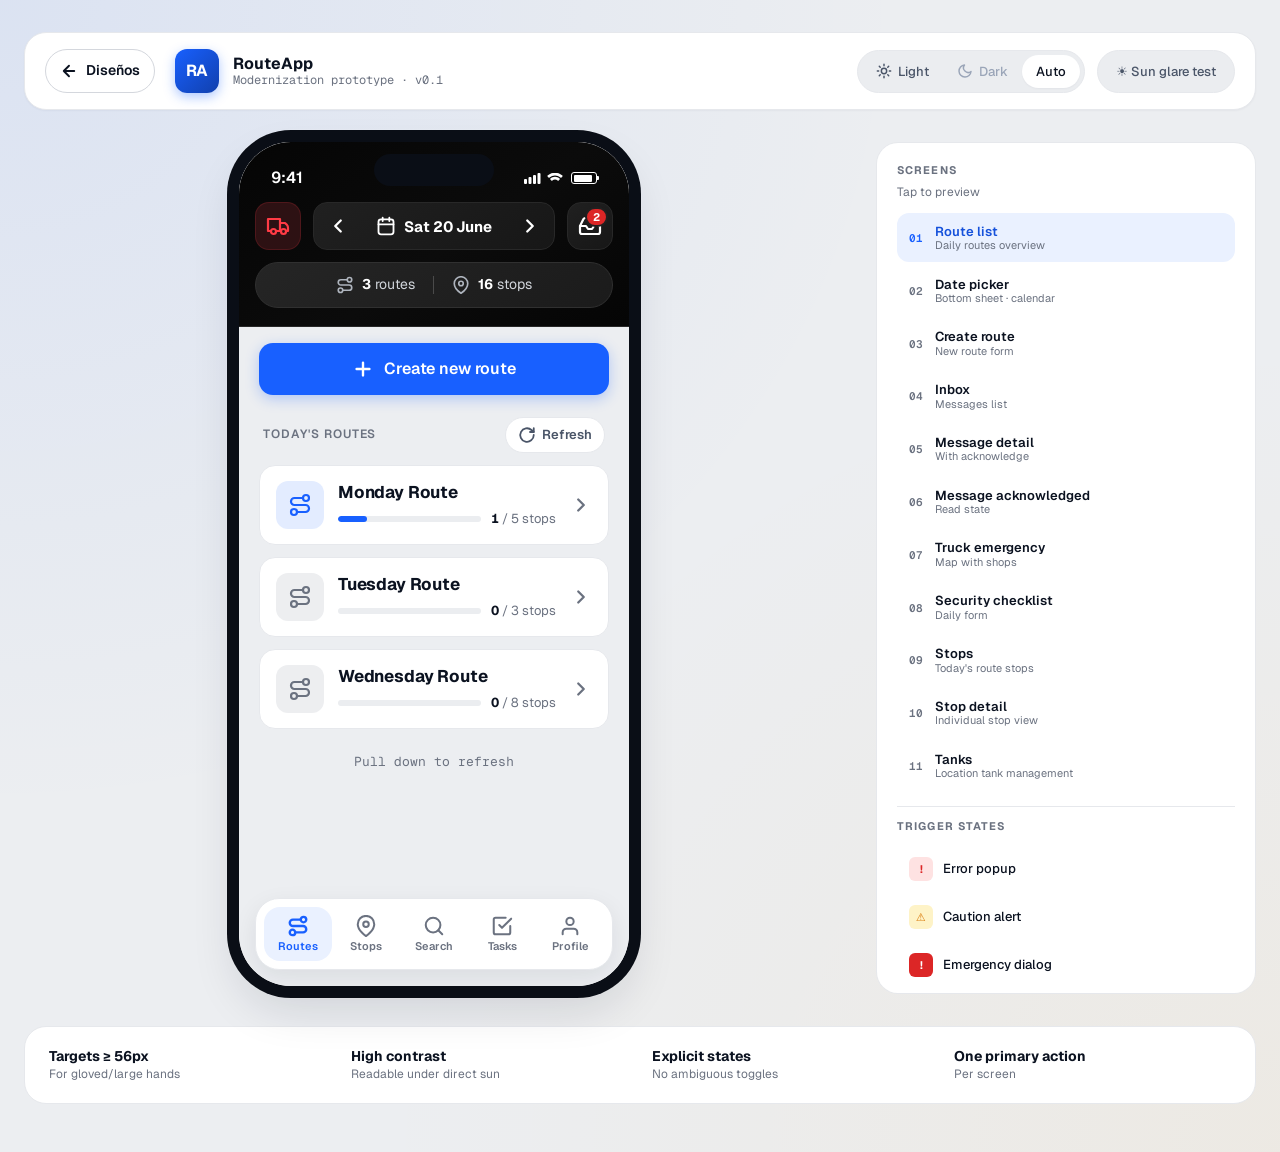
==== commit e138b7a8: "Tanks creacion de la pantalla tanks y sus componentes" ====
--- a/design-3/index.html
+++ b/design-3/index.html
@@ -528,6 +528,91 @@
           <nav class="tab-bar"></nav>
         </section>
 
+        <!-- ===== SCREEN: LOCATION TANKS ===== -->
+        <section class="screen no-tabs" data-screen="tanks">
+          <div class="app-header tanks-header">
+            <div class="header-row">
+              <button class="header-icon ghost" aria-label="Back to location" data-go="stop-detail">
+                <svg width="24" height="24" viewBox="0 0 24 24" fill="none" stroke="currentColor" stroke-width="2.5" stroke-linecap="round" stroke-linejoin="round"><path d="M19 12H5M12 19l-7-7 7-7"/></svg>
+              </button>
+              <h2 class="header-title">Tanks</h2>
+              <button class="header-icon tank-add-header" id="tank-add-btn" aria-label="Add tank">
+                <svg width="17" height="17" viewBox="0 0 24 24" fill="none" stroke="currentColor" stroke-width="2.6" stroke-linecap="round"><path d="M12 5v14M5 12h14"/></svg>
+                <span>Add</span>
+              </button>
+            </div>
+          </div>
+          <div class="screen-body tanks-screen-body">
+            <div id="tanks-location-summary"></div>
+            <div class="tank-list-heading">
+              <div><span class="eyebrow">Storage</span><h3>Used Oil Tank list</h3></div>
+              <span class="tank-count" id="tank-count">0 tanks</span>
+            </div>
+            <div class="tank-list-full" id="tank-list-full"></div>
+          </div>
+        </section>
+
+        <!-- ===== SCREEN: ADD / EDIT TANK ===== -->
+        <section class="screen no-tabs" data-screen="tank-form">
+          <div class="app-header">
+            <div class="header-row">
+              <button class="header-icon ghost" aria-label="Back to tanks" data-go="tanks">
+                <svg width="24" height="24" viewBox="0 0 24 24" fill="none" stroke="currentColor" stroke-width="2.5" stroke-linecap="round" stroke-linejoin="round"><path d="M19 12H5M12 19l-7-7 7-7"/></svg>
+              </button>
+              <h2 class="header-title" id="tank-form-title">Add tank</h2>
+              <button class="text-action" id="tank-save-btn">Save</button>
+            </div>
+          </div>
+          <div class="screen-body tank-form-body">
+            <div class="tank-form-intro">
+              <span class="tank-form-icon"><svg width="26" height="26" viewBox="0 0 24 24" fill="none" stroke="currentColor" stroke-width="2" stroke-linecap="round" stroke-linejoin="round"><path d="M5 7h14v10H5z"/><path d="M8 7V4h8v3M8 17v3M16 17v3"/></svg></span>
+              <div><h3 id="tank-form-heading">New used oil tank</h3><p>Keep capacity and current level up to date.</p></div>
+            </div>
+            <div class="tank-form-card">
+              <label class="field"><span class="field-label">Tank name</span><div class="field-input"><input id="tank-name-input" type="text" placeholder="e.g. Used Oil Tank #3"></div></label>
+              <label class="field"><span class="field-label">Total gallons</span><div class="field-input tank-number-input"><input id="tank-capacity-input" type="number" min="1" inputmode="numeric" placeholder="1000"><span>gal</span></div></label>
+            </div>
+            <div class="tank-edit-section-label">Tank configuration</div>
+            <div class="tank-settings-list">
+              <button class="tank-setting-row" data-tank-setting="shape"><span><small>Shape</small><strong id="tank-setting-shape">Custom</strong></span><svg width="18" height="18" viewBox="0 0 24 24" fill="none" stroke="currentColor" stroke-width="2.5"><path d="M9 18l6-6-6-6"/></svg></button>
+              <button class="tank-setting-row" data-tank-setting="dimensions"><span><small>Dimensions</small><strong id="tank-setting-dimensions">Not specified</strong></span><svg width="18" height="18" viewBox="0 0 24 24" fill="none" stroke="currentColor" stroke-width="2.5"><path d="M9 18l6-6-6-6"/></svg></button>
+              <button class="tank-setting-row" data-tank-setting="fitting"><span><small>Fitting size</small><strong id="tank-setting-fitting">Not specified</strong></span><svg width="18" height="18" viewBox="0 0 24 24" fill="none" stroke="currentColor" stroke-width="2.5"><path d="M9 18l6-6-6-6"/></svg></button>
+              <button class="tank-setting-row" data-tank-setting="orientation"><span><small>Orientation</small><strong id="tank-setting-orientation">Not specified</strong></span><svg width="18" height="18" viewBox="0 0 24 24" fill="none" stroke="currentColor" stroke-width="2.5"><path d="M9 18l6-6-6-6"/></svg></button>
+              <button class="tank-setting-row" data-tank-setting="ground"><span><small>Ground level</small><strong id="tank-setting-ground">Above ground</strong></span><svg width="18" height="18" viewBox="0 0 24 24" fill="none" stroke="currentColor" stroke-width="2.5"><path d="M9 18l6-6-6-6"/></svg></button>
+              <button class="tank-setting-row" data-tank-setting="location"><span><small>Location</small><strong id="tank-setting-location">Not specified</strong></span><svg width="18" height="18" viewBox="0 0 24 24" fill="none" stroke="currentColor" stroke-width="2.5"><path d="M9 18l6-6-6-6"/></svg></button>
+              <button class="tank-setting-row" data-tank-setting="notes"><span><small>Notes</small><strong id="tank-setting-notes">No notes</strong></span><svg width="18" height="18" viewBox="0 0 24 24" fill="none" stroke="currentColor" stroke-width="2.5"><path d="M9 18l6-6-6-6"/></svg></button>
+              <div class="tank-setting-row static"><span><small>Labeled</small><strong>Tank has a visible label</strong></span><button class="tank-labeled-switch" id="tank-labeled-switch" type="button" aria-pressed="false"><i></i></button></div>
+            </div>
+            <button class="big-cta" id="tank-save-cta"><svg width="22" height="22" viewBox="0 0 24 24" fill="none" stroke="currentColor" stroke-width="2.6" stroke-linecap="round" stroke-linejoin="round"><path d="M5 12l5 5L20 7"/></svg>Save tank</button>
+          </div>
+        </section>
+
+        <!-- ===== SCREEN: TANK OPTION PICKER ===== -->
+        <section class="screen no-tabs" data-screen="tank-options">
+          <div class="app-header"><div class="header-row"><button class="header-icon ghost" id="tank-options-back" aria-label="Back"><svg width="24" height="24" viewBox="0 0 24 24" fill="none" stroke="currentColor" stroke-width="2.5"><path d="M19 12H5M12 19l-7-7 7-7"/></svg></button><h2 class="header-title" id="tank-options-title">Select option</h2><div style="width:48px"></div></div></div>
+          <div class="screen-body"><p class="tank-options-help" id="tank-options-help"></p><div class="tank-option-list" id="tank-option-list"></div></div>
+        </section>
+
+        <!-- ===== SCREEN: TANK SIZE ===== -->
+        <section class="screen no-tabs" data-screen="tank-size">
+          <div class="app-header"><div class="header-row"><button class="header-icon ghost" data-go="tank-form" aria-label="Back"><svg width="24" height="24" viewBox="0 0 24 24" fill="none" stroke="currentColor" stroke-width="2.5"><path d="M19 12H5M12 19l-7-7 7-7"/></svg></button><h2 class="header-title">Tank size</h2><button class="text-action" id="tank-size-done">Done</button></div></div>
+          <div class="screen-body"><div class="tank-size-shape"><span>Selected shape</span><strong id="tank-size-shape">Custom</strong></div><p class="tank-options-help">Enter the physical dimensions in inches.</p><div class="tank-size-fields" id="tank-size-fields"></div></div>
+        </section>
+
+        <!-- ===== SCREEN: TANK NOTE ===== -->
+        <section class="screen no-tabs" data-screen="tank-note">
+          <div class="app-header"><div class="header-row"><button class="header-icon ghost" data-go="tank-form" aria-label="Back"><svg width="24" height="24" viewBox="0 0 24 24" fill="none" stroke="currentColor" stroke-width="2.5"><path d="M19 12H5M12 19l-7-7 7-7"/></svg></button><h2 class="header-title">Tank notes</h2><button class="text-action" id="tank-note-done">Done</button></div></div>
+          <div class="screen-body tank-note-body">
+            <div class="tank-note-context"><span class="tank-note-context-icon"><svg width="21" height="21" viewBox="0 0 24 24" fill="none" stroke="currentColor" stroke-width="2"><path d="M5 7h14v10H5z"/><path d="M8 7V4h8v3M8 17v3M16 17v3"/></svg></span><div><small>Adding a note to</small><strong id="tank-note-context-name">Used Oil Tank</strong><span id="tank-note-context-code">Tank</span></div></div>
+            <div class="tank-note-editor">
+              <div class="tank-note-editor-head"><label for="tank-note-input">Note</label><button type="button" id="tank-note-clear">Clear</button></div>
+              <textarea class="tank-note-input" id="tank-note-input" maxlength="500" placeholder="What should the next driver know?"></textarea>
+              <div class="tank-note-meta"><span>Keep it short and operational.</span><strong><span id="tank-note-count">0</span>/500</strong></div>
+            </div>
+            <div class="tank-note-tip"><svg width="18" height="18" viewBox="0 0 24 24" fill="none" stroke="currentColor" stroke-width="2.2"><circle cx="12" cy="12" r="10"/><path d="M12 16v-4M12 8h.01"/></svg><p>Include access restrictions, visible damage, fitting condition or anything that affects service.</p></div>
+          </div>
+        </section>
+
 
         <!-- ===== SCREEN: SECURITY CHECKLIST ===== -->
         <section class="screen" data-screen="checklist">
@@ -1021,6 +1106,10 @@
           <span class="nav-num">10</span>
           <div><strong>Stop detail</strong><span>Individual stop view</span></div>
         </button></li>
+        <li><button data-go="tanks">
+          <span class="nav-num">11</span>
+          <div><strong>Tanks</strong><span>Location tank management</span></div>
+        </button></li>
       </ul>
 
       <div class="nav-divider"></div>
--- a/design-3/styles.css
+++ b/design-3/styles.css
@@ -2830,16 +2830,28 @@
     0 1px 0 #090b0e;
 }
 #stop-detail-head #btn-start-txn {
-  background: linear-gradient(180deg, #172b4a 0%, #101b2c 100%);
-  border-color: var(--brand-500);
-  color: var(--brand-500);
+  background: linear-gradient(180deg, var(--brand-500) 0%, var(--brand-600) 100%);
+  border-color: color-mix(in srgb, var(--brand-500) 80%, #ffffff);
+  color: #ffffff;
+  box-shadow:
+    inset 0 1px 0 rgba(255, 255, 255, 0.24),
+    0 3px 0 var(--brand-700),
+    0 6px 12px color-mix(in srgb, var(--brand-500) 28%, transparent);
 }
 #stop-detail-head #btn-start-txn:hover {
-  background: linear-gradient(180deg, #172b4a 0%, #101b2c 100%);
-  border-color: var(--brand-500);
-  color: var(--brand-500);
-}
-#stop-detail-head #btn-start-txn:active { background: #0e1a2b; }
+  background: linear-gradient(180deg, #2a70ff 0%, var(--brand-600) 100%);
+  border-color: #73a1ff;
+  color: #ffffff;
+  box-shadow:
+    inset 0 1px 0 rgba(255, 255, 255, 0.28),
+    0 3px 0 var(--brand-700),
+    0 7px 14px color-mix(in srgb, var(--brand-500) 34%, transparent);
+}
+#stop-detail-head #btn-start-txn svg { color: #ffffff; stroke: #ffffff; }
+#stop-detail-head #btn-start-txn:active {
+  background: var(--brand-700);
+  box-shadow: inset 0 2px 5px rgba(0, 0, 0, 0.28), 0 1px 0 #082766;
+}
 
 .detail-identity {
   padding: 4px 2px 16px;
@@ -3085,6 +3097,194 @@
 }
 .tank-status-badge.unverified { background: var(--color-error-bg); color: var(--color-error); }
 .tank-status-badge.verified   { background: var(--green-50); color: var(--green-600); }
+
+/* Full tanks management */
+.tanks-header .tank-add-header { width: auto; min-width: 68px; height: 42px; display: flex; gap: 6px; padding: 0 13px; border: 1px solid #353535; border-radius: var(--radius-pill); background: #202020; color: #fff; font-size: 13px; font-weight: 700; }
+.tanks-header .tank-add-header:hover { background: #2b2b2b; border-color: #484848; }
+.tanks-header .tank-add-header:active { background: #353535; transform: scale(.96); }
+.tanks-screen-body { padding-top: 18px; }
+.tank-location-card {
+  padding: 18px;
+  border-radius: var(--radius-lg);
+  background: linear-gradient(145deg, #121b2e, #182848);
+  color: #fff;
+  box-shadow: var(--shadow-md);
+  margin-bottom: 24px;
+}
+.tank-location-top { display: flex; align-items: flex-start; justify-content: space-between; gap: 12px; }
+.tank-location-top span { font-family: var(--font-mono); font-size: 11px; color: #aebedb; }
+.tank-location-top h2 { font-size: 20px; line-height: 1.2; margin-top: 4px; color: #fff; }
+.tank-summary-grid { display: grid; grid-template-columns: repeat(4, 1fr); gap: 8px; margin-top: 18px; padding-top: 16px; border-top: 1px solid rgba(255,255,255,.14); }
+.tank-summary-grid div { display: flex; flex-direction: column; gap: 2px; }
+.tank-summary-grid strong { font-size: 16px; font-family: var(--font-mono); }
+.tank-summary-grid span { color: #9fb0cc; font-size: 10px; }
+.location-verify-btn { width: 100%; min-height: 46px; display: flex; justify-content: space-between; align-items: center; margin-top: 15px; padding: 0 12px; border-radius: 12px; background: rgba(255,255,255,.08); color: #dbe5f5; font-size: 12px; font-weight: 700; }
+.location-verify-btn > span:first-child { display: flex; align-items: center; gap: 7px; color: inherit; }
+.location-switch { width: 38px; height: 22px; padding: 3px; border-radius: 999px; background: #64748b; transition: background .2s; }
+.location-switch i { display: block; width: 16px; height: 16px; border-radius: 50%; background: #fff; transition: transform .2s; }
+.location-verify-btn.verified .location-switch { background: var(--green-500); }
+.location-verify-btn.verified .location-switch i { transform: translateX(16px); }
+.tank-messages-btn { width: 100%; min-height: 50px; display: flex; align-items: center; gap: 9px; margin: -12px 0 22px; padding: 0 15px; border: 1px solid var(--border-subtle); border-radius: var(--radius-md); background: var(--bg-surface); color: var(--text-secondary); font-size: 13px; font-weight: 700; box-shadow: var(--shadow-sm); }
+.tank-messages-btn svg { color: var(--brand-500); }
+.tank-messages-btn .message-count { margin-left: auto; width: 22px; height: 22px; display: grid; place-items: center; border-radius: 50%; background: var(--brand-50); color: var(--brand-600); font-size: 10px; }
+.tank-list-heading { display: flex; align-items: end; justify-content: space-between; gap: 12px; margin: 0 3px 10px; }
+.tank-list-heading .eyebrow { display: block; font-size: 10px; color: var(--brand-500); font-weight: 800; letter-spacing: .1em; text-transform: uppercase; }
+.tank-list-heading h3 { font-size: 18px; margin-top: 2px; }
+.tank-count { padding: 5px 9px; background: var(--bg-sunken); color: var(--text-secondary); border-radius: var(--radius-pill); font-size: 11px; font-weight: 700; }
+.tank-list-full { display: flex; flex-direction: column; gap: 12px; }
+.tank-detail-card { background: var(--bg-surface); border: 1px solid var(--border-subtle); border-radius: var(--radius-lg); padding: 16px; box-shadow: var(--shadow-sm); }
+.tank-detail-card.is-verified { border-color: color-mix(in srgb, var(--green-500) 30%, var(--border-subtle)); }
+.tank-card-heading { display: flex; align-items: center; gap: 11px; }
+.tank-icon { width: 42px; height: 42px; display: grid; place-items: center; flex: 0 0 auto; border-radius: 12px; color: var(--brand-600); background: var(--brand-50); }
+.tank-card-heading > div:nth-child(2) { flex: 1; min-width: 0; }
+.tank-card-heading span { font-size: 9px; font-weight: 800; letter-spacing: .1em; color: var(--text-tertiary); }
+.tank-card-heading h3 { font-size: 15px; margin-top: 2px; }
+.tank-edit-btn { width: 44px; height: 44px; display: grid; place-items: center; border-radius: 12px; color: var(--text-secondary); background: var(--bg-sunken); }
+.tank-measure-row { display: grid; grid-template-columns: 1fr 1fr; gap: 12px; margin: 17px 0 12px; }
+.tank-measure-row > div { display: flex; flex-direction: column; gap: 3px; }
+.tank-measure-row span { color: var(--text-tertiary); font-size: 11px; }
+.tank-measure-row strong { font-size: 18px; font-family: var(--font-mono); }
+.tank-measure-row small { font-size: 10px; color: var(--text-tertiary); }
+.tank-level-track { height: 9px; border-radius: 999px; background: var(--bg-sunken); overflow: hidden; }
+.tank-level-track div { height: 100%; border-radius: inherit; background: linear-gradient(90deg, var(--brand-500), #4d8aff); }
+.is-verified .tank-level-track div { background: linear-gradient(90deg, var(--green-500), #34d399); }
+.tank-level-meta { display: flex; justify-content: space-between; margin-top: 6px; color: var(--text-tertiary); font-size: 10px; font-family: var(--font-mono); }
+.tank-spec-grid { display: grid; grid-template-columns: 1fr 1fr; gap: 0; margin: 14px 0 0; padding: 4px 0; border-top: 1px solid var(--border-subtle); border-bottom: 1px solid var(--border-subtle); }
+.tank-spec-grid > div { min-width: 0; padding: 9px 7px; }
+.tank-spec-grid > div:nth-child(odd):not(.wide) { border-right: 1px solid var(--border-subtle); }
+.tank-spec-grid .wide { grid-column: 1 / -1; border-top: 1px solid var(--border-subtle); }
+.tank-spec-grid dt { margin: 0 0 3px; color: var(--text-tertiary); font-size: 9px; font-weight: 700; text-transform: uppercase; letter-spacing: .04em; }
+.tank-spec-grid dd { margin: 0; color: var(--text-primary); font-size: 11px; font-weight: 600; line-height: 1.3; overflow-wrap: anywhere; }
+.tank-sensor-btn { width: 100%; min-height: 42px; display: flex; align-items: center; justify-content: center; gap: 7px; margin-top: 12px; border-radius: 11px; background: var(--bg-sunken); color: var(--text-secondary); font-size: 12px; font-weight: 700; }
+.tank-sensor-btn.assigned { background: var(--brand-50); color: var(--brand-600); }
+.tank-primary-actions { display: grid; grid-template-columns: 1fr 1fr; gap: 8px; margin-top: 12px; }
+.tank-primary-actions .tank-sensor-btn,
+.tank-primary-actions .tank-verified-btn { min-height: 46px; margin: 0; padding: 0 8px; }
+
+/* Tank card alternative — technical snapshot */
+.tank-detail-card-alt { padding: 0; overflow: hidden; border-color: var(--border-default); }
+.tank-alt-header { display: flex; align-items: flex-start; justify-content: space-between; gap: 10px; padding: 16px; background: linear-gradient(135deg, #101827, #1d3153); color: #fff; }
+.tank-alt-header > div { flex: 1; min-width: 0; }
+.tank-alt-kicker { display: block; color: #b9c9e2; font-family: var(--font-mono); font-size: 12px; font-weight: 700; letter-spacing: .05em; white-space: nowrap; }
+.tank-alt-header h3 { margin-top: 5px; color: #fff; font-size: 18px; }
+.tank-alt-verify-switch { width: 54px; min-height: 48px; flex: 0 0 auto; display: flex; flex-direction: column; align-items: center; justify-content: flex-start; gap: 4px; margin: 0; padding: 0; border: 0; border-radius: 0; background: transparent; color: #dbe5f5; font-size: 11px; font-weight: 700; }
+.tank-alt-verify-switch.verified { border: 0; background: transparent; color: #6ee7b7; }
+.tank-switch { width: 36px; height: 22px; padding: 3px; border-radius: var(--radius-pill); background: #64748b; transition: background .2s; }
+.tank-switch i { display: block; width: 16px; height: 16px; border-radius: 50%; background: #fff; box-shadow: 0 1px 3px rgba(0,0,0,.25); transition: transform .2s; }
+.tank-alt-verify-switch.verified .tank-switch { background: var(--green-500); }
+.tank-alt-verify-switch.verified .tank-switch i { transform: translateX(14px); }
+.tank-switch-label { line-height: 1; }
+.tank-alt-fields { display: grid; grid-template-columns: repeat(3, 1fr); gap: 1px; margin: 0; padding: 1px; background: var(--border-default); }
+.tank-alt-fields > div { min-width: 0; min-height: 58px; padding: 10px 12px; background: var(--bg-surface); }
+.tank-alt-fields .span-two { grid-column: span 2; }
+.tank-alt-fields .span-all { grid-column: 1 / -1; min-height: 54px; }
+.tank-alt-fields dt { margin: 0 0 5px; color: var(--text-secondary); font-size: 12px; font-weight: 700; line-height: 1.2; }
+.tank-alt-fields dd { margin: 0; color: var(--text-primary); font-size: 13px; font-weight: 700; line-height: 1.3; overflow-wrap: anywhere; }
+.tank-alt-actions { display: grid; grid-template-columns: 1fr 1fr; gap: 10px; padding: 14px 16px 16px; }
+.tank-alt-actions .tank-sensor-btn { margin: 0; min-height: 46px; border: 1px solid color-mix(in srgb, var(--brand-500) 18%, transparent); }
+.tank-alt-edit { width: auto; height: 46px; display: flex; gap: 7px; border: 1px solid var(--border-default); font-size: 12px; font-weight: 700; }
+
+/* Tank card v3 — compact record */
+.tank-detail-card-v3 { padding: 0; overflow: hidden; }
+.tank-v3-head { display: flex; align-items: center; gap: 11px; padding: 14px 14px 12px; border-bottom: 1px solid var(--border-subtle); }
+.tank-v3-number { width: 40px; height: 40px; display: grid; place-items: center; flex: 0 0 auto; border-radius: 12px; background: var(--brand-500); color: #fff; font-family: var(--font-mono); font-size: 14px; font-weight: 800; }
+.tank-v3-title { flex: 1; min-width: 0; }
+.tank-v3-title span { color: var(--brand-600); font-family: var(--font-mono); font-size: 12px; font-weight: 700; }
+.tank-v3-title h3 { margin-top: 2px; font-size: 16px; }
+.tank-v3-metrics { display: grid; grid-template-columns: repeat(2, 1fr); background: color-mix(in srgb, var(--brand-50) 55%, var(--bg-surface)); border-bottom: 1px solid var(--border-default); }
+.tank-v3-metrics > div { padding: 12px 10px; border-right: 1px solid var(--border-default); }
+.tank-v3-metrics > div:last-child { border-right: none; }
+.tank-v3-metrics span, .tank-v3-metrics small { display: block; color: var(--text-secondary); font-size: 11px; font-weight: 600; }
+.tank-v3-metrics strong { display: inline-block; margin: 3px 3px 1px 0; font-family: var(--font-mono); font-size: 18px; }
+.tank-v3-fields { display: grid; grid-template-columns: 1fr 1fr; gap: 8px; padding: 12px; }
+.tank-v3-fields > div { min-width: 0; padding: 10px; border: 1px solid var(--border-subtle); border-radius: 10px; background: var(--bg-sunken); }
+.tank-v3-fields > div:nth-last-child(-n+2) { grid-column: 1 / -1; }
+.tank-v3-fields span { display: block; margin-bottom: 4px; color: var(--text-secondary); font-size: 12px; font-weight: 700; }
+.tank-v3-fields strong { display: block; color: var(--text-primary); font-size: 13px; line-height: 1.3; overflow-wrap: anywhere; }
+.tank-v3-footer { display: grid; grid-template-columns: 1fr 1fr; gap: 8px; padding: 0 12px 12px; }
+.tank-v3-footer .tank-sensor-btn, .tank-v3-footer .tank-verified-btn { min-height: 46px; margin: 0; }
+
+/* Tank card v4 — minimal */
+.tank-detail-card-minimal { padding: 18px; }
+.tank-min-head { display: flex; align-items: center; justify-content: space-between; gap: 12px; padding-bottom: 14px; }
+.tank-min-head > div { min-width: 0; }
+.tank-min-head span { color: var(--text-tertiary); font-family: var(--font-mono); font-size: 12px; font-weight: 700; }
+.tank-min-head h3 { margin-top: 3px; font-size: 18px; }
+.tank-min-head .tank-edit-btn { background: transparent; border: 1px solid var(--border-default); }
+.tank-min-levels { display: grid; grid-template-columns: 1fr 1fr; padding: 14px 0; border-top: 1px solid var(--border-default); border-bottom: 1px solid var(--border-default); }
+.tank-min-levels > div { padding: 0 12px; }
+.tank-min-levels > div:first-child { padding-left: 0; border-right: 1px solid var(--border-default); }
+.tank-min-levels span { display: block; color: var(--text-secondary); font-size: 12px; font-weight: 700; }
+.tank-min-levels strong { display: block; margin-top: 4px; font-family: var(--font-mono); font-size: 18px; }
+.tank-min-levels small { color: var(--text-secondary); font-size: 11px; }
+.tank-min-fields { display: grid; grid-template-columns: 1fr 1fr; column-gap: 18px; margin: 0; padding: 8px 0; }
+.tank-min-fields > div { min-width: 0; padding: 10px 0; border-bottom: 1px solid var(--border-subtle); }
+.tank-min-fields > div:nth-last-child(-n+2) { grid-column: 1 / -1; }
+.tank-min-fields dt { margin: 0 0 3px; color: var(--text-secondary); font-size: 12px; font-weight: 600; }
+.tank-min-fields dd { margin: 0; color: var(--text-primary); font-size: 13px; font-weight: 700; line-height: 1.3; overflow-wrap: anywhere; }
+.tank-min-actions { display: grid; grid-template-columns: 1fr 1fr; gap: 9px; padding-top: 6px; }
+.tank-min-actions .tank-sensor-btn, .tank-min-actions .tank-verified-btn { min-height: 46px; margin: 0; }
+.tank-verified-btn { width: 100%; min-height: 48px; display: flex; align-items: center; justify-content: center; gap: 8px; margin-top: 14px; border-radius: 13px; border: 1px solid var(--border-default); color: var(--text-secondary); font-weight: 700; font-size: 13px; }
+.tank-verified-btn.verified { border-color: color-mix(in srgb, var(--green-500) 35%, transparent); background: var(--green-50); color: var(--green-600); }
+.verify-ring { width: 17px; height: 17px; border: 2px solid var(--border-strong); border-radius: 50%; }
+.tank-form-body { padding-top: 20px; }
+.tank-form-intro { display: flex; gap: 13px; align-items: center; margin-bottom: 18px; }
+.tank-form-icon { width: 50px; height: 50px; border-radius: 15px; display: grid; place-items: center; background: var(--brand-50); color: var(--brand-600); }
+.tank-form-intro h3 { font-size: 18px; }
+.tank-form-intro p { color: var(--text-tertiary); font-size: 12px; margin-top: 3px; }
+.tank-form-card { display: flex; flex-direction: column; gap: 17px; background: var(--bg-surface); border: 1px solid var(--border-subtle); border-radius: var(--radius-lg); padding: 18px; margin-bottom: 18px; }
+.tank-form-card .field { gap: 7px; }
+.tank-form-card .field-input { padding: 0 14px; }
+.tank-number-input span { padding-left: 12px; border-left: 1px solid var(--border-subtle); color: var(--text-tertiary); font-weight: 700; font-size: 12px; }
+.tank-edit-section-label { margin: 4px 4px 8px; color: var(--text-tertiary); font-size: 11px; font-weight: 800; letter-spacing: .08em; text-transform: uppercase; }
+.tank-settings-list { margin-bottom: 18px; overflow: hidden; border: 1px solid var(--border-subtle); border-radius: var(--radius-lg); background: var(--bg-surface); }
+.tank-setting-row { width: 100%; min-height: 62px; display: flex; align-items: center; justify-content: space-between; gap: 14px; padding: 10px 16px; border-bottom: 1px solid var(--border-subtle); text-align: left; }
+.tank-setting-row:last-child { border-bottom: none; }
+.tank-setting-row:not(.static):hover { background: var(--bg-sunken); }
+.tank-setting-row > span { min-width: 0; display: flex; flex-direction: column; gap: 3px; }
+.tank-setting-row small { color: var(--text-secondary); font-size: 12px; font-weight: 700; }
+.tank-setting-row strong { color: var(--text-primary); font-size: 14px; line-height: 1.3; overflow: hidden; text-overflow: ellipsis; white-space: nowrap; }
+.tank-setting-row > svg { flex: 0 0 auto; color: var(--text-tertiary); }
+.tank-labeled-switch { width: 44px; height: 26px; flex: 0 0 auto; padding: 3px; border-radius: var(--radius-pill); background: var(--border-strong); transition: background .2s; }
+.tank-labeled-switch i { display: block; width: 20px; height: 20px; border-radius: 50%; background: #fff; box-shadow: 0 1px 3px rgba(0,0,0,.25); transition: transform .2s; }
+.tank-labeled-switch.active { background: var(--green-500); }
+.tank-labeled-switch.active i { transform: translateX(18px); }
+.tank-options-help { margin: 2px 3px 14px; color: var(--text-secondary); font-size: 13px; line-height: 1.45; }
+.tank-option-list { overflow: hidden; border: 1px solid var(--border-subtle); border-radius: var(--radius-lg); background: var(--bg-surface); }
+.tank-option-row { width: 100%; min-height: 58px; display: flex; align-items: center; justify-content: space-between; gap: 12px; padding: 0 16px; border-bottom: 1px solid var(--border-subtle); color: var(--text-primary); font-size: 15px; font-weight: 700; text-align: left; }
+.tank-option-row:last-child { border-bottom: none; }
+.tank-option-row.selected { color: var(--brand-600); background: var(--brand-50); }
+.tank-option-check { width: 25px; height: 25px; display: grid; place-items: center; flex: 0 0 auto; border: 2px solid var(--border-default); border-radius: 50%; color: transparent; }
+.tank-option-row.selected .tank-option-check { border-color: var(--brand-500); background: var(--brand-500); color: #fff; }
+.tank-size-shape { display: flex; align-items: center; justify-content: space-between; gap: 12px; min-height: 54px; margin-bottom: 13px; padding: 0 15px; border: 1px solid var(--border-subtle); border-radius: var(--radius-md); background: var(--brand-50); }
+.tank-size-shape span { color: var(--text-secondary); font-size: 12px; font-weight: 700; }
+.tank-size-shape strong { color: var(--brand-600); font-size: 14px; }
+.tank-size-fields { display: flex; flex-direction: column; gap: 16px; padding: 18px; border: 1px solid var(--border-subtle); border-radius: var(--radius-lg); background: var(--bg-surface); }
+.tank-standard-size { display: flex; align-items: flex-start; gap: 12px; padding: 4px; }
+.tank-standard-size svg { flex: 0 0 auto; color: var(--brand-500); }
+.tank-standard-size div { display: flex; flex-direction: column; gap: 4px; }
+.tank-standard-size strong { color: var(--text-primary); font-size: 15px; }
+.tank-standard-size span { color: var(--text-secondary); font-size: 13px; line-height: 1.45; }
+.tank-note-input { width: 100%; min-height: 190px; resize: vertical; padding: 15px; border: 1px solid var(--border-default); border-radius: var(--radius-md); outline: none; background: var(--bg-surface); color: var(--text-primary); font: inherit; font-size: 15px; line-height: 1.5; }
+.tank-note-input:focus { border-color: var(--brand-500); box-shadow: 0 0 0 3px color-mix(in srgb, var(--brand-500) 18%, transparent); }
+.tank-note-body { padding-top: 18px; }
+.tank-note-context { display: flex; align-items: center; gap: 12px; margin-bottom: 16px; padding: 13px 14px; border: 1px solid var(--border-subtle); border-radius: var(--radius-md); background: var(--bg-surface); }
+.tank-note-context-icon { width: 42px; height: 42px; display: grid; place-items: center; flex: 0 0 auto; border-radius: 12px; background: var(--brand-50); color: var(--brand-600); }
+.tank-note-context > div { min-width: 0; display: grid; grid-template-columns: 1fr auto; column-gap: 8px; }
+.tank-note-context small { grid-column: 1 / -1; color: var(--text-tertiary); font-size: 11px; }
+.tank-note-context strong { overflow: hidden; color: var(--text-primary); font-size: 14px; text-overflow: ellipsis; white-space: nowrap; }
+.tank-note-context > div > span { color: var(--text-tertiary); font-family: var(--font-mono); font-size: 10px; }
+.tank-note-editor { overflow: hidden; border: 1px solid var(--border-default); border-radius: var(--radius-lg); background: var(--bg-surface); box-shadow: var(--shadow-sm); }
+.tank-note-editor:focus-within { border-color: var(--brand-500); box-shadow: 0 0 0 3px color-mix(in srgb, var(--brand-500) 15%, transparent); }
+.tank-note-editor-head { min-height: 44px; display: flex; align-items: center; justify-content: space-between; padding: 0 14px; border-bottom: 1px solid var(--border-subtle); }
+.tank-note-editor-head label { color: var(--text-primary); font-size: 13px; font-weight: 800; }
+.tank-note-editor-head button { min-height: 34px; padding: 0 5px; color: var(--color-error); font-size: 12px; font-weight: 700; }
+.tank-note-editor .tank-note-input { min-height: 210px; padding: 15px; border: 0; border-radius: 0; box-shadow: none; }
+.tank-note-meta { display: flex; align-items: center; justify-content: space-between; gap: 10px; padding: 10px 14px; border-top: 1px solid var(--border-subtle); color: var(--text-tertiary); font-size: 11px; }
+.tank-note-meta strong { color: var(--text-secondary); font-family: var(--font-mono); }
+.tank-note-tip { display: flex; align-items: flex-start; gap: 9px; margin-top: 18px; padding: 12px; border-radius: var(--radius-md); background: var(--brand-50); color: var(--brand-600); }
+.tank-note-tip svg { flex: 0 0 auto; margin-top: 1px; }
+.tank-note-tip p { color: var(--text-secondary); font-size: 12px; line-height: 1.45; }
 
 /* Location files */
 .files-zone {
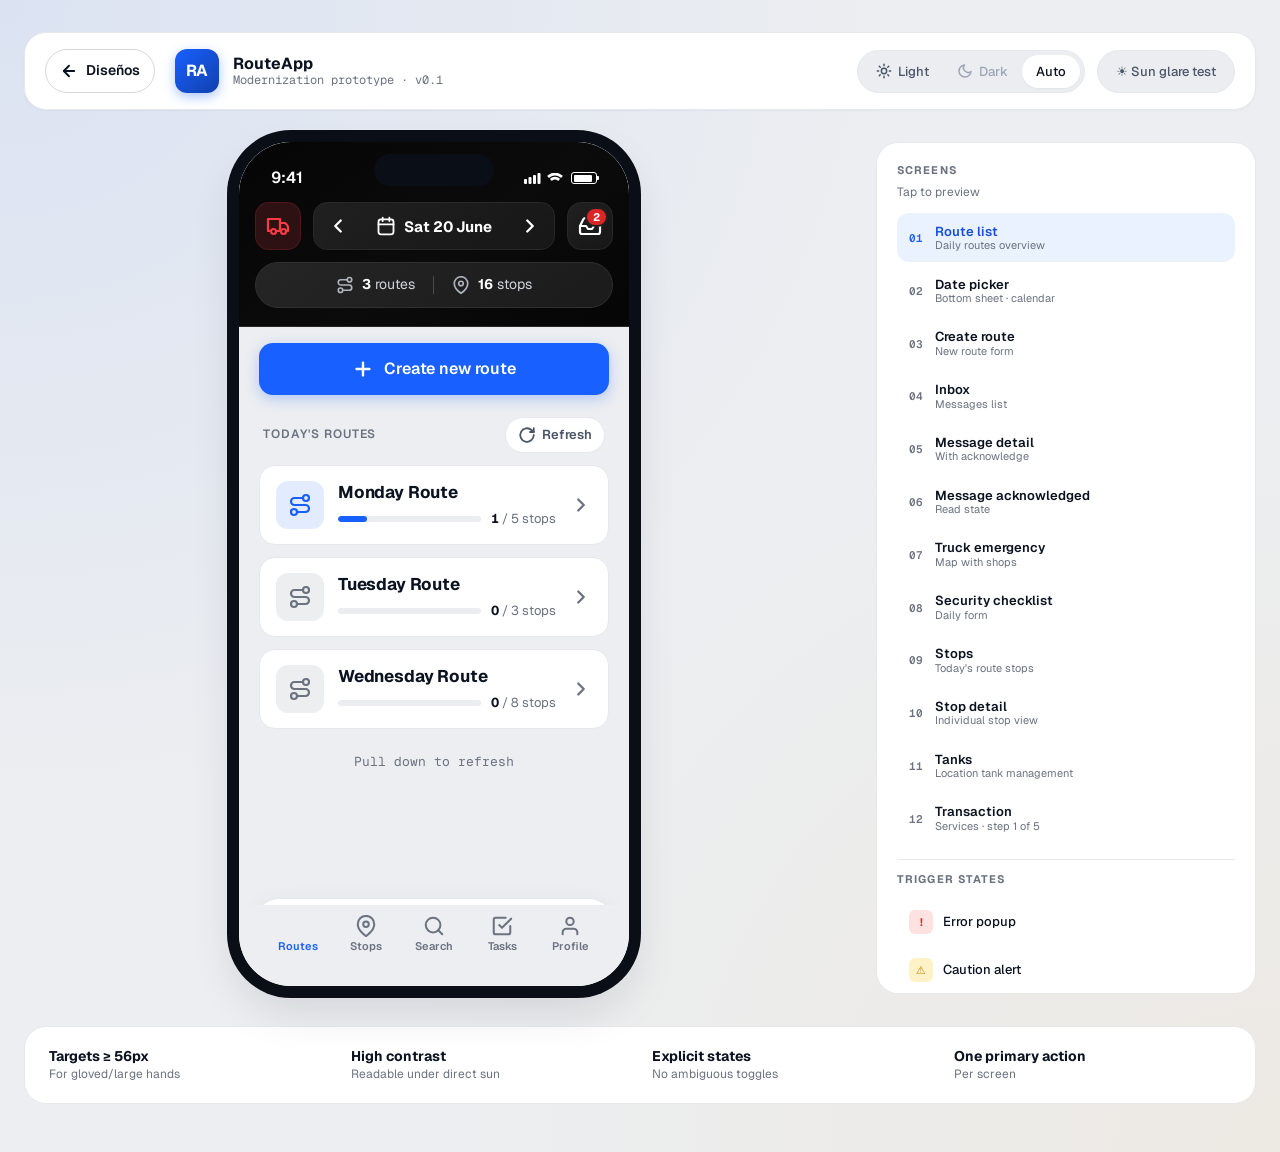
==== commit 6087669e: "creación del wizard Creación de las 5 pantallas del wizard" ====
--- a/design-3/index.html
+++ b/design-3/index.html
@@ -528,6 +528,742 @@
           <nav class="tab-bar"></nav>
         </section>
 
+        <!-- ===== SCREEN: TRANSACTION · SERVICES ===== -->
+        <section class="screen no-tabs transaction-screen" data-screen="transaction-services">
+          <header class="txn-header">
+            <div class="txn-header-row">
+              <button class="txn-exit-btn" id="txn-exit-btn" aria-label="Save and exit transaction">
+                <svg width="20" height="20" viewBox="0 0 24 24" fill="none" stroke="currentColor" stroke-width="2.4" stroke-linecap="round" stroke-linejoin="round"><path d="M19 12H5M12 19l-7-7 7-7"/></svg>
+                Exit
+              </button>
+              <div class="txn-header-title">
+                <span>Transaction</span>
+                <strong id="txn-stop-number">Stop #1</strong>
+              </div>
+              <span class="txn-header-spacer" aria-hidden="true"></span>
+            </div>
+
+            <button class="txn-progress-icons" id="txn-progress-icons" aria-label="Transaction progress, step 1 of 5, Services">
+              <span class="txn-icon-steps" aria-hidden="true">
+                <span class="active">
+                  <i><svg viewBox="0 0 24 24" fill="none" stroke="currentColor" stroke-width="2.2" stroke-linecap="round" stroke-linejoin="round"><path d="M9 5h10v16H5V5h2"/><path d="M9 3h6v4H9zM8 13l2 2 5-5"/></svg></i>
+                  <small>Services</small>
+                </span>
+                <span>
+                  <i><svg viewBox="0 0 24 24" fill="none" stroke="currentColor" stroke-width="2.2" stroke-linecap="round" stroke-linejoin="round"><rect x="3" y="5" width="18" height="14" rx="2"/><path d="M3 9h18M7 15h4"/></svg></i>
+                  <small>Spot Pay</small>
+                </span>
+                <span>
+                  <i><svg viewBox="0 0 24 24" fill="none" stroke="currentColor" stroke-width="2.2" stroke-linecap="round" stroke-linejoin="round"><path d="M14.5 4.5l5 5L8 21H3v-5zM12 7l5 5"/></svg></i>
+                  <small>Driver</small>
+                </span>
+                <span>
+                  <i><svg viewBox="0 0 24 24" fill="none" stroke="currentColor" stroke-width="2.2" stroke-linecap="round" stroke-linejoin="round"><path d="M15 4l5 5L8 21H3v-5zM13 6l5 5"/></svg></i>
+                  <small>Customer</small>
+                </span>
+                <span>
+                  <i><svg viewBox="0 0 24 24" fill="none" stroke="currentColor" stroke-width="2.2" stroke-linecap="round" stroke-linejoin="round"><circle cx="12" cy="12" r="9"/><path d="M8 12l3 3 5-6"/></svg></i>
+                  <small>Review</small>
+                </span>
+              </span>
+            </button>
+          </header>
+
+          <div class="screen-body txn-body">
+            <div class="txn-location-card" id="txn-location-card"></div>
+
+            <section class="txn-section txn-details-section">
+              <div class="txn-section-heading"><div><span class="eyebrow">Transaction details</span><h2>Visit information</h2></div></div>
+              <label class="txn-toggle-row">
+                <span><strong>Physically at location?</strong><small>Confirm the truck is at this stop</small></span>
+                <input type="checkbox" id="txn-at-location" checked>
+                <span class="txn-switch" aria-hidden="true"><i></i></span>
+              </label>
+              <label class="txn-field">
+                <span>PO number <small>Optional</small></span>
+                <input type="text" id="txn-po-number" placeholder="Enter PO number">
+              </label>
+            </section>
+
+            <section class="txn-section">
+              <div class="txn-section-heading">
+                <div>
+                  <span class="eyebrow">Scheduled work</span>
+                  <div class="txn-section-title-row">
+                    <h2>Services</h2>
+                    <span class="txn-section-count" id="txn-service-count">(0 services)</span>
+                  </div>
+                </div>
+                <button class="txn-add-service-top" id="txn-add-service-top" aria-label="Add another service">
+                  <svg width="22" height="22" viewBox="0 0 24 24" fill="none" stroke="currentColor" stroke-width="2.5" stroke-linecap="round"><path d="M12 5v14M5 12h14"/></svg>
+                </button>
+              </div>
+              <div class="txn-service-list" id="txn-service-list"></div>
+              <button class="txn-add-service" id="txn-add-service">
+                <svg width="18" height="18" viewBox="0 0 24 24" fill="none" stroke="currentColor" stroke-width="2" stroke-linecap="round" aria-hidden="true"><path d="M12 5v14M5 12h14"/></svg>
+                <span>Add another service</span>
+              </button>
+            </section>
+          </div>
+
+          <footer class="txn-action-bar">
+            <button class="txn-back" disabled>Back</button>
+            <button class="txn-next" id="txn-next-btn">Next <svg width="20" height="20" viewBox="0 0 24 24" fill="none" stroke="currentColor" stroke-width="2.5" stroke-linecap="round" stroke-linejoin="round"><path d="M5 12h14M13 6l6 6-6 6"/></svg></button>
+          </footer>
+        </section>
+
+        <!-- ===== SCREEN: TRANSACTION · SPOT PAY ===== -->
+        <section class="screen no-tabs transaction-screen" data-screen="transaction-payment">
+          <header class="txn-header">
+            <div class="txn-header-row">
+              <button class="txn-exit-btn" id="spot-pay-exit" aria-label="Save and exit transaction">
+                <svg width="20" height="20" viewBox="0 0 24 24" fill="none" stroke="currentColor" stroke-width="2.4" stroke-linecap="round" stroke-linejoin="round"><path d="M19 12H5M12 19l-7-7 7-7"/></svg>
+                Exit
+              </button>
+              <div class="txn-header-title">
+                <span>Transaction</span>
+                <strong id="spot-pay-stop-number">Stop #1</strong>
+              </div>
+              <span class="txn-header-spacer" aria-hidden="true"></span>
+            </div>
+
+            <button class="txn-progress-icons" id="spot-pay-progress" aria-label="Transaction progress, step 2 of 5, Spot Pay">
+              <span class="txn-icon-steps" aria-hidden="true">
+                <span class="completed">
+                  <i><svg viewBox="0 0 24 24" fill="none" stroke="currentColor" stroke-width="2.2" stroke-linecap="round" stroke-linejoin="round"><path d="M9 5h10v16H5V5h2"/><path d="M9 3h6v4H9zM8 13l2 2 5-5"/></svg></i>
+                  <small>Services</small>
+                </span>
+                <span class="active">
+                  <i><svg viewBox="0 0 24 24" fill="none" stroke="currentColor" stroke-width="2.2" stroke-linecap="round" stroke-linejoin="round"><rect x="3" y="5" width="18" height="14" rx="2"/><path d="M3 9h18M7 15h4"/></svg></i>
+                  <small>Spot Pay</small>
+                </span>
+                <span>
+                  <i><svg viewBox="0 0 24 24" fill="none" stroke="currentColor" stroke-width="2.2" stroke-linecap="round" stroke-linejoin="round"><path d="M14.5 4.5l5 5L8 21H3v-5zM12 7l5 5"/></svg></i>
+                  <small>Driver</small>
+                </span>
+                <span>
+                  <i><svg viewBox="0 0 24 24" fill="none" stroke="currentColor" stroke-width="2.2" stroke-linecap="round" stroke-linejoin="round"><path d="M15 4l5 5L8 21H3v-5zM13 6l5 5"/></svg></i>
+                  <small>Customer</small>
+                </span>
+                <span>
+                  <i><svg viewBox="0 0 24 24" fill="none" stroke="currentColor" stroke-width="2.2" stroke-linecap="round" stroke-linejoin="round"><circle cx="12" cy="12" r="9"/><path d="M8 12l3 3 5-6"/></svg></i>
+                  <small>Review</small>
+                </span>
+              </span>
+            </button>
+          </header>
+
+          <div class="screen-body txn-body spot-pay-body">
+            <div class="txn-location-card" id="spot-pay-location-card"></div>
+            <div class="spot-transaction-id" aria-label="Transaction number">
+              <span>
+                <small>Transaction number</small>
+                <strong id="spot-transaction-number"></strong>
+              </span>
+              <button id="spot-copy-transaction" type="button">Copy ID</button>
+            </div>
+            <section class="txn-section">
+              <div class="txn-section-heading"><div><span class="eyebrow">Payment</span><h2>Spot Pay</h2></div></div>
+              <div class="spot-pay-options">
+                <button class="spot-pay-option" id="spot-pay-collect">
+                  <span class="spot-pay-option-icon collect" aria-hidden="true">
+                    <svg viewBox="0 0 24 24" fill="none" stroke="currentColor" stroke-width="2.2" stroke-linecap="round" stroke-linejoin="round"><path d="M3 6h18v12H3zM7 10h4M7 14h7"/></svg>
+                  </span>
+                  <span class="spot-pay-option-copy"><strong>Collect</strong><small id="spot-pay-collect-status">Payment required</small></span>
+                  <span class="spot-pay-option-amount" id="spot-pay-collect-amount"></span>
+                  <svg class="chev" width="18" height="18" viewBox="0 0 24 24" fill="none" stroke="currentColor" stroke-width="2.5" stroke-linecap="round" stroke-linejoin="round"><path d="M9 18l6-6-6-6"/></svg>
+                </button>
+                <button class="spot-pay-option unavailable" id="spot-pay-pay" disabled>
+                  <span class="spot-pay-option-icon" aria-hidden="true">
+                    <svg viewBox="0 0 24 24" fill="none" stroke="currentColor" stroke-width="2.2" stroke-linecap="round" stroke-linejoin="round"><path d="M12 2v20M17 6H9.5a3.5 3.5 0 0 0 0 7h5a3.5 3.5 0 0 1 0 7H6"/></svg>
+                  </span>
+                  <span class="spot-pay-option-copy"><strong>Pay</strong><small>Not available for this transaction</small></span>
+                </button>
+              </div>
+            </section>
+          </div>
+
+          <footer class="txn-action-bar">
+            <button class="txn-back" id="spot-pay-back">Back</button>
+            <button class="txn-next" id="spot-pay-next">Next <svg width="20" height="20" viewBox="0 0 24 24" fill="none" stroke="currentColor" stroke-width="2.5" stroke-linecap="round" stroke-linejoin="round"><path d="M5 12h14M13 6l6 6-6 6"/></svg></button>
+          </footer>
+        </section>
+
+        <!-- ===== SCREEN: TRANSACTION · COLLECT ===== -->
+        <section class="screen no-tabs service-editor-screen spot-pay-editor" data-screen="transaction-collect">
+          <header class="service-editor-header">
+            <button id="spot-collect-back" aria-label="Back to Payment">Back</button>
+            <h1>Collect</h1>
+            <button class="service-save" id="spot-collect-done">Done</button>
+          </header>
+          <div class="screen-body service-editor-body spot-collect-body">
+            <section class="spot-breakdown-card" aria-labelledby="spot-breakdown-title">
+              <div class="spot-section-label" id="spot-breakdown-title">Breakdown</div>
+              <div id="spot-breakdown-lines"></div>
+              <div class="spot-payment-totals" id="spot-payment-totals"></div>
+            </section>
+
+            <section class="service-price-card spot-payment-info">
+              <h2>Payment method</h2>
+              <div class="service-price-segments" id="spot-payment-methods" role="radiogroup" aria-label="Payment method">
+                <label><input type="radio" name="spot-payment-method" value="check" checked><span>Check</span></label>
+                <label><input type="radio" name="spot-payment-method" value="card"><span>Credit card</span></label>
+                <label><input type="radio" name="spot-payment-method" value="invoice"><span>Invoice</span></label>
+              </div>
+              <div id="spot-method-content"></div>
+            </section>
+          </div>
+        </section>
+
+        <!-- ===== SCREEN: TRANSACTION · CARD PAYMENT ===== -->
+        <section class="screen no-tabs service-editor-screen spot-card-screen" data-screen="transaction-card-payment">
+          <header class="service-editor-header">
+            <button id="spot-card-back" aria-label="Back to Collect">Back</button>
+            <h1>Card payment</h1>
+            <button class="service-save" id="spot-card-save">Save</button>
+          </header>
+          <div class="screen-body service-editor-body">
+            <div class="spot-card-total"><span>Amount to collect</span><strong id="spot-card-total"></strong></div>
+            <section class="service-price-card spot-card-form">
+              <div class="spot-card-brand"><span class="spot-card-brand-icon" aria-hidden="true"><svg viewBox="0 0 24 24" fill="none" stroke="currentColor" stroke-width="2.2"><rect x="2" y="5" width="20" height="14" rx="2"/><path d="M2 10h20"/></svg></span><span><strong>Credit card</strong><small>Visa, Mastercard, American Express</small></span></div>
+              <label class="service-rate-label" for="spot-card-number">Card number</label>
+              <div class="service-rate-field"><input id="spot-card-number" type="text" inputmode="numeric" autocomplete="cc-number" placeholder="0000 0000 0000 0000" maxlength="19"></div>
+              <div class="spot-card-field-grid">
+                <label><span class="service-rate-label">Expires</span><div class="service-rate-field"><input id="spot-card-expiry" type="text" inputmode="numeric" autocomplete="cc-exp" placeholder="MM/YY" maxlength="5"></div></label>
+                <label><span class="service-rate-label">CVV</span><div class="service-rate-field"><input id="spot-card-cvv" type="password" inputmode="numeric" autocomplete="cc-csc" placeholder="000" maxlength="4"></div></label>
+              </div>
+              <p class="service-field-error" id="spot-card-error" role="alert"></p>
+            </section>
+            <p class="spot-secure-note"><svg width="16" height="16" viewBox="0 0 24 24" fill="none" stroke="currentColor" stroke-width="2.2"><rect x="5" y="10" width="14" height="11" rx="2"/><path d="M8 10V7a4 4 0 0 1 8 0v3"/></svg>Secure card payment · prototype only</p>
+          </div>
+        </section>
+
+        <!-- ===== SCREEN: TRANSACTION · DRIVER ===== -->
+        <section class="screen no-tabs transaction-screen" data-screen="transaction-driver">
+          <header class="txn-header">
+            <div class="txn-header-row">
+              <button class="txn-exit-btn" id="driver-exit" aria-label="Save and exit transaction">
+                <svg width="20" height="20" viewBox="0 0 24 24" fill="none" stroke="currentColor" stroke-width="2.4" stroke-linecap="round" stroke-linejoin="round"><path d="M19 12H5M12 19l-7-7 7-7"/></svg>
+                Exit
+              </button>
+              <div class="txn-header-title"><span>Transaction</span><strong id="driver-stop-number">Stop #1</strong></div>
+              <span class="txn-header-spacer" aria-hidden="true"></span>
+            </div>
+            <button class="txn-progress-icons" id="driver-progress" aria-label="Transaction progress, step 3 of 5, Driver">
+              <span class="txn-icon-steps" aria-hidden="true">
+                <span class="completed"><i><svg viewBox="0 0 24 24" fill="none" stroke="currentColor" stroke-width="2.2" stroke-linecap="round" stroke-linejoin="round"><path d="M9 5h10v16H5V5h2"/><path d="M9 3h6v4H9zM8 13l2 2 5-5"/></svg></i><small>Services</small></span>
+                <span class="completed" id="driver-spot-step"><i><svg viewBox="0 0 24 24" fill="none" stroke="currentColor" stroke-width="2.2" stroke-linecap="round" stroke-linejoin="round"><rect x="3" y="5" width="18" height="14" rx="2"/><path d="M3 9h18M7 15h4"/></svg></i><small>Spot Pay</small></span>
+                <span class="active"><i><svg viewBox="0 0 24 24" fill="none" stroke="currentColor" stroke-width="2.2" stroke-linecap="round" stroke-linejoin="round"><path d="M14.5 4.5l5 5L8 21H3v-5zM12 7l5 5"/></svg></i><small>Driver</small></span>
+                <span><i><svg viewBox="0 0 24 24" fill="none" stroke="currentColor" stroke-width="2.2" stroke-linecap="round" stroke-linejoin="round"><path d="M15 4l5 5L8 21H3v-5zM13 6l5 5"/></svg></i><small>Customer</small></span>
+                <span><i><svg viewBox="0 0 24 24" fill="none" stroke="currentColor" stroke-width="2.2" stroke-linecap="round" stroke-linejoin="round"><circle cx="12" cy="12" r="9"/><path d="M8 12l3 3 5-6"/></svg></i><small>Review</small></span>
+              </span>
+            </button>
+          </header>
+
+          <div class="screen-body txn-body driver-body">
+            <div class="txn-location-card" id="driver-location-card"></div>
+            <div class="spot-transaction-id" aria-label="Transaction number">
+              <span><small>Transaction number</small><strong id="driver-transaction-number"></strong></span>
+              <button id="driver-copy-transaction" type="button">Copy ID</button>
+            </div>
+
+            <section class="txn-section">
+              <div class="txn-section-heading">
+                <div>
+                  <span class="eyebrow">Driver requirements</span>
+                  <div class="txn-section-title-row">
+                    <h2>Halogen checks</h2>
+                    <span class="txn-section-count" id="driver-check-count"></span>
+                  </div>
+                </div>
+              </div>
+              <div class="driver-checklist-list" id="driver-checklist-list"></div>
+            </section>
+
+            <section class="txn-section">
+              <div class="txn-section-heading"><div><span class="eyebrow">Sign-off</span><h2 id="driver-signature-title">Driver signature</h2></div></div>
+              <div class="txn-signature-card" role="group" aria-labelledby="driver-signature-title">
+                <div class="txn-signer">
+                  <span class="txn-signer-avatar" aria-hidden="true">LK</span>
+                  <span class="txn-signer-copy"><strong>Lawrence Kibbey</strong><small>Tanker Driver · Unit #4821</small></span>
+                  <span class="txn-signature-status" id="driver-signature-status">Not signed</span>
+                </div>
+                <div class="txn-signature-pad">
+                  <canvas id="driver-signature-canvas" aria-label="Driver signature area"></canvas>
+                  <span class="txn-signature-line" aria-hidden="true"></span>
+                </div>
+                <div class="txn-signature-tools">
+                  <span>Sign with a finger or stylus</span>
+                  <button id="driver-signature-clear" type="button">Clear</button>
+                </div>
+              </div>
+            </section>
+
+            <button class="txn-print-row" id="driver-print">
+              <svg width="20" height="20" viewBox="0 0 24 24" fill="none" stroke="currentColor" stroke-width="2.2" stroke-linecap="round" stroke-linejoin="round" aria-hidden="true"><path d="M6 9V2h12v7M6 18H4a2 2 0 0 1-2-2v-5a2 2 0 0 1 2-2h16a2 2 0 0 1 2 2v5a2 2 0 0 1-2 2h-2"/><path d="M6 14h12v8H6z"/></svg>
+              <span><strong>Print receipt</strong><small id="driver-print-status">Send a copy to the truck printer</small></span>
+            </button>
+          </div>
+
+          <footer class="txn-action-bar">
+            <button class="txn-back" id="driver-back">Back</button>
+            <button class="txn-next" id="driver-next">Next <svg width="20" height="20" viewBox="0 0 24 24" fill="none" stroke="currentColor" stroke-width="2.5" stroke-linecap="round" stroke-linejoin="round"><path d="M5 12h14M13 6l6 6-6 6"/></svg></button>
+          </footer>
+        </section>
+
+        <!-- ===== SCREEN: DRIVER · HALOGEN CHECKLIST ===== -->
+        <section class="screen no-tabs service-editor-screen driver-check-screen" data-screen="transaction-driver-check">
+          <header class="service-editor-header">
+            <button id="driver-check-cancel">Cancel</button>
+            <h1>Halogen checklist</h1>
+            <button class="service-save" id="driver-check-save">Save</button>
+          </header>
+          <div class="screen-body service-editor-body driver-check-body">
+            <div class="driver-check-context" id="driver-check-context"></div>
+
+            <section class="txn-form-card" id="driver-quality-section" hidden>
+              <div class="txn-field-heading"><span><strong>Quality</strong><small>Classify the collected used oil</small></span><b>Required</b></div>
+              <div class="service-price-segments driver-quality-segments" role="radiogroup" aria-label="Used oil quality">
+                <label><input type="radio" name="driver-quality" value="low"><span>Low<small>Not re-refinable</small></span></label>
+                <label><input type="radio" name="driver-quality" value="medium"><span>Medium</span></label>
+                <label><input type="radio" name="driver-quality" value="high"><span>High<small>Re-refinable</small></span></label>
+              </div>
+            </section>
+
+            <section class="txn-form-card">
+              <div class="txn-field-heading"><span><strong>Halogen screen</strong><small>Record the result of the field test</small></span><b>Required</b></div>
+              <div class="service-price-segments driver-result-segments" role="radiogroup" aria-label="Halogen screen result">
+                <label><input type="radio" name="driver-halogen" value="pass"><span>Pass</span></label>
+                <label><input type="radio" name="driver-halogen" value="fail"><span>Fail</span></label>
+              </div>
+            </section>
+
+            <section class="txn-form-card driver-chlor-section" id="driver-chlor-section" hidden>
+              <div class="txn-field-heading"><span><strong>Chlor-D-Tect</strong><small>Additional result after a failed screen</small></span><b>Follow-up</b></div>
+              <div class="service-price-segments driver-result-segments" role="radiogroup" aria-label="Chlor-D-Tect result">
+                <label><input type="radio" name="driver-chlor" value="pass"><span>Pass</span></label>
+                <label><input type="radio" name="driver-chlor" value="fail"><span>Fail</span></label>
+              </div>
+            </section>
+
+            <label class="driver-notes-card" id="driver-notes-card">
+              <span><strong>Notes</strong><small id="driver-notes-help">Available when the Halogen screen fails</small></span>
+              <textarea id="driver-check-notes" rows="5" placeholder="Add details about the failed screen" disabled></textarea>
+            </label>
+            <p class="service-field-error" id="driver-check-error" role="alert"></p>
+          </div>
+        </section>
+
+        <!-- ===== SCREEN: TRANSACTION · CUSTOMER ===== -->
+        <section class="screen no-tabs transaction-screen" data-screen="transaction-customer">
+          <header class="txn-header">
+            <div class="txn-header-row">
+              <button class="txn-exit-btn" id="customer-exit" aria-label="Save and exit transaction">
+                <svg width="20" height="20" viewBox="0 0 24 24" fill="none" stroke="currentColor" stroke-width="2.4" stroke-linecap="round" stroke-linejoin="round"><path d="M19 12H5M12 19l-7-7 7-7"/></svg>
+                Exit
+              </button>
+              <div class="txn-header-title"><span>Transaction</span><strong id="customer-stop-number">Stop #1</strong></div>
+              <span class="txn-header-spacer" aria-hidden="true"></span>
+            </div>
+            <button class="txn-progress-icons" id="customer-progress" aria-label="Transaction progress, step 4 of 5, Customer">
+              <span class="txn-icon-steps" aria-hidden="true">
+                <span class="completed"><i><svg viewBox="0 0 24 24" fill="none" stroke="currentColor" stroke-width="2.2" stroke-linecap="round" stroke-linejoin="round"><path d="M9 5h10v16H5V5h2"/><path d="M9 3h6v4H9zM8 13l2 2 5-5"/></svg></i><small>Services</small></span>
+                <span class="completed" id="customer-spot-step"><i><svg viewBox="0 0 24 24" fill="none" stroke="currentColor" stroke-width="2.2" stroke-linecap="round" stroke-linejoin="round"><rect x="3" y="5" width="18" height="14" rx="2"/><path d="M3 9h18M7 15h4"/></svg></i><small>Spot Pay</small></span>
+                <span class="completed"><i><svg viewBox="0 0 24 24" fill="none" stroke="currentColor" stroke-width="2.2" stroke-linecap="round" stroke-linejoin="round"><path d="M14.5 4.5l5 5L8 21H3v-5zM12 7l5 5"/></svg></i><small>Driver</small></span>
+                <span class="active"><i><svg viewBox="0 0 24 24" fill="none" stroke="currentColor" stroke-width="2.2" stroke-linecap="round" stroke-linejoin="round"><path d="M15 4l5 5L8 21H3v-5zM13 6l5 5"/></svg></i><small>Customer</small></span>
+                <span><i><svg viewBox="0 0 24 24" fill="none" stroke="currentColor" stroke-width="2.2" stroke-linecap="round" stroke-linejoin="round"><circle cx="12" cy="12" r="9"/><path d="M8 12l3 3 5-6"/></svg></i><small>Review</small></span>
+              </span>
+            </button>
+          </header>
+
+          <div class="screen-body txn-body customer-body">
+            <div class="txn-location-card" id="customer-location-card"></div>
+            <div class="spot-transaction-id" aria-label="Transaction number">
+              <span><small>Transaction number</small><strong id="customer-transaction-number"></strong></span>
+              <button id="customer-copy-transaction" type="button">Copy ID</button>
+            </div>
+
+            <div class="txn-row-group customer-disclaimer-group">
+              <button class="txn-row" id="customer-disclaimer-row">
+                <span class="txn-row-icon info" aria-hidden="true"><svg width="19" height="19" viewBox="0 0 24 24" fill="none" stroke="currentColor" stroke-width="2.2" stroke-linecap="round" stroke-linejoin="round"><path d="M14 3H6a2 2 0 0 0-2 2v14a2 2 0 0 0 2 2h12a2 2 0 0 0 2-2V9z"/><path d="M14 3v6h6M8 13h8M8 17h5"/></svg></span>
+                <span><strong>Customer Disclaimer</strong></span>
+                <svg class="chev" width="18" height="18" viewBox="0 0 24 24" fill="none" stroke="currentColor" stroke-width="2.5" stroke-linecap="round" stroke-linejoin="round"><path d="M9 18l6-6-6-6"/></svg>
+              </button>
+            </div>
+
+            <section class="txn-section">
+              <div class="txn-section-heading"><div><h2 id="customer-signature-title">Signature</h2></div></div>
+              <div class="txn-signature-card" role="group" aria-labelledby="customer-signature-title">
+                <div class="txn-signer editable">
+                  <span class="txn-signer-avatar neutral" id="customer-signer-avatar" aria-hidden="true"></span>
+                  <span class="txn-signer-input">
+                    <span class="txn-signer-label"><label for="customer-name">Name</label><span class="txn-signature-status" id="customer-signature-status">Not signed</span></span>
+                    <input class="txn-input" id="customer-name" type="text" autocomplete="name" autocapitalize="words" placeholder="Enter Name">
+                  </span>
+                </div>
+                <div class="txn-signature-pad">
+                  <canvas id="customer-signature-canvas" aria-label="Customer signature area"></canvas>
+                  <span class="txn-signature-line" aria-hidden="true"></span>
+                </div>
+                <div class="txn-signature-tools">
+                  <span>Please let customer sign</span>
+                  <button id="customer-signature-clear" type="button">Clear</button>
+                </div>
+              </div>
+            </section>
+
+            <button class="txn-print-row" id="customer-print">
+              <svg width="20" height="20" viewBox="0 0 24 24" fill="none" stroke="currentColor" stroke-width="2.2" stroke-linecap="round" stroke-linejoin="round" aria-hidden="true"><path d="M6 9V2h12v7M6 18H4a2 2 0 0 1-2-2v-5a2 2 0 0 1 2-2h16a2 2 0 0 1 2 2v5a2 2 0 0 1-2 2h-2"/><path d="M6 14h12v8H6z"/></svg>
+              <span><strong>Print receipt</strong><small id="customer-print-status">Send a copy to the truck printer</small></span>
+            </button>
+          </div>
+
+          <footer class="txn-action-bar">
+            <button class="txn-back" id="customer-back">Back</button>
+            <button class="txn-next" id="customer-next">Next <svg width="20" height="20" viewBox="0 0 24 24" fill="none" stroke="currentColor" stroke-width="2.5" stroke-linecap="round" stroke-linejoin="round"><path d="M5 12h14M13 6l6 6-6 6"/></svg></button>
+          </footer>
+        </section>
+
+        <!-- ===== SCREEN: CUSTOMER · DISCLAIMER ===== -->
+        <section class="screen no-tabs transaction-resource-screen" data-screen="transaction-customer-disclaimer">
+          <header class="resource-page-header">
+            <button class="resource-back-btn" id="customer-disclaimer-back" aria-label="Back to customer">
+              <svg width="22" height="22" viewBox="0 0 24 24" fill="none" stroke="currentColor" stroke-width="2.4" stroke-linecap="round" stroke-linejoin="round"><path d="M19 12H5M12 19l-7-7 7-7"/></svg>
+            </button>
+            <div><small>Transaction</small><h1>Disclaimer</h1></div>
+            <span class="resource-header-spacer"></span>
+          </header>
+          <div class="screen-body resource-page-body">
+            <section class="resource-content-card customer-disclaimer-text">
+              <p>This is to certify that the above-named materials are properly classified, described, packaged, marked, labeled, and are in proper condition for transportation according to the applicable regulations of the Department of Transportation. We the generator hereby certify that we have not mixed any hazardous waste in this product being picked up by Universal Environmental Services. We the generator, also certify that this product does not contain any detectable levels of PCB's. Upon the acceptance of conforming materials by UES, title to and all other incidents of ownership to such conforming materials including all risk of loss shall transfer from the generator to UES. If UES determines within 30 days after acceptance that the material is nonconforming, UES shall immediately notify the generator and UES may (at its option) arrange for the material to be returned.  Regardless of whether UES revokes acceptance of nonconforming material, the generator shall be responsible for any cost or damages UES sustains as a result of such material being nonconforming.</p>
+            </section>
+          </div>
+        </section>
+
+        <!-- ===== SCREEN: CUSTOMER · RECEIPT CONTACT ===== -->
+        <section class="screen no-tabs service-editor-screen" data-screen="transaction-receipt-contact">
+          <header class="service-editor-header">
+            <span aria-hidden="true"></span>
+            <h1>Receipt contact</h1>
+            <button class="service-save" id="receipt-confirm">Confirm</button>
+          </header>
+          <div class="screen-body service-editor-body receipt-body">
+            <h2 class="service-page-title">Transaction receipt contact information</h2>
+
+            <section class="txn-form-card">
+              <label class="txn-receipt-label" for="receipt-contact-name">Contact name</label>
+              <input class="txn-input" id="receipt-contact-name" type="text" autocomplete="name" autocapitalize="words">
+            </section>
+
+            <div class="spot-section-label">Email contact information</div>
+            <section class="txn-form-card">
+              <label class="txn-receipt-label" for="receipt-email-input">Enter new email address below. When finished press done.</label>
+              <div class="txn-input-add">
+                <input class="txn-input" id="receipt-email-input" type="email" inputmode="email" autocomplete="email" autocapitalize="off" aria-describedby="receipt-email-error">
+                <button id="receipt-email-add" type="button" aria-label="Done"><svg width="20" height="20" viewBox="0 0 24 24" fill="none" stroke="currentColor" stroke-width="2.5" stroke-linecap="round" stroke-linejoin="round"><path d="M5 12h14M13 6l6 6-6 6"/></svg></button>
+              </div>
+              <p class="service-field-error" id="receipt-email-error" role="alert"></p>
+              <span class="txn-receipt-label">Receipt will be sent to below emails</span>
+              <div class="txn-contact-list" id="receipt-email-list"></div>
+              <small class="txn-receipt-hint">Tap an email to edit, or swipe to delete</small>
+              <label class="txn-toggle-row inset">
+                <span><strong>Send me an email copy</strong></span>
+                <input type="checkbox" id="receipt-email-copy">
+                <span class="txn-switch" aria-hidden="true"><i></i></span>
+              </label>
+            </section>
+
+            <div class="spot-section-label">Phone contact information</div>
+            <section class="txn-form-card">
+              <label class="txn-receipt-label" for="receipt-phone-input">Enter new phone # below. When finished press done.</label>
+              <div class="txn-input-add">
+                <input class="txn-input" id="receipt-phone-input" type="tel" inputmode="tel" autocomplete="tel" aria-describedby="receipt-phone-error">
+                <button id="receipt-phone-add" type="button" aria-label="Done"><svg width="20" height="20" viewBox="0 0 24 24" fill="none" stroke="currentColor" stroke-width="2.5" stroke-linecap="round" stroke-linejoin="round"><path d="M5 12h14M13 6l6 6-6 6"/></svg></button>
+              </div>
+              <p class="service-field-error" id="receipt-phone-error" role="alert"></p>
+              <span class="txn-receipt-label">Receipt will be sent to below phone #</span>
+              <div class="txn-contact-list" id="receipt-phone-list"></div>
+              <small class="txn-receipt-hint">Tap a phone # to edit, or swipe to delete</small>
+              <label class="txn-toggle-row inset">
+                <span><strong>Send me a sms copy</strong></span>
+                <input type="checkbox" id="receipt-sms-copy">
+                <span class="txn-switch" aria-hidden="true"><i></i></span>
+              </label>
+            </section>
+          </div>
+        </section>
+
+        <!-- ===== SCREEN: TRANSACTION · REVIEW ===== -->
+        <section class="screen no-tabs transaction-screen" data-screen="transaction-review">
+          <header class="txn-header">
+            <div class="txn-header-row">
+              <button class="txn-exit-btn" id="review-exit" aria-label="Save and exit transaction">
+                <svg width="20" height="20" viewBox="0 0 24 24" fill="none" stroke="currentColor" stroke-width="2.4" stroke-linecap="round" stroke-linejoin="round"><path d="M19 12H5M12 19l-7-7 7-7"/></svg>
+                Exit
+              </button>
+              <div class="txn-header-title"><span>Transaction</span><strong id="review-stop-number">Stop #1</strong></div>
+              <button class="txn-header-icon-btn danger" id="review-delete" aria-label="Delete transaction">
+                <svg width="20" height="20" viewBox="0 0 24 24" fill="none" stroke="currentColor" stroke-width="2.2" stroke-linecap="round" stroke-linejoin="round" aria-hidden="true"><path d="M3 6h18M8 6V4a2 2 0 0 1 2-2h4a2 2 0 0 1 2 2v2m3 0-1 14a2 2 0 0 1-2 2H7a2 2 0 0 1-2-2L4 6"/><path d="M10 11v6M14 11v6"/></svg>
+              </button>
+            </div>
+            <button class="txn-progress-icons" id="review-progress" aria-label="Transaction progress, step 5 of 5, Review">
+              <span class="txn-icon-steps" aria-hidden="true">
+                <span class="completed"><i><svg viewBox="0 0 24 24" fill="none" stroke="currentColor" stroke-width="2.2" stroke-linecap="round" stroke-linejoin="round"><path d="M9 5h10v16H5V5h2"/><path d="M9 3h6v4H9zM8 13l2 2 5-5"/></svg></i><small>Services</small></span>
+                <span class="completed" id="review-spot-step"><i><svg viewBox="0 0 24 24" fill="none" stroke="currentColor" stroke-width="2.2" stroke-linecap="round" stroke-linejoin="round"><rect x="3" y="5" width="18" height="14" rx="2"/><path d="M3 9h18M7 15h4"/></svg></i><small>Spot Pay</small></span>
+                <span class="completed"><i><svg viewBox="0 0 24 24" fill="none" stroke="currentColor" stroke-width="2.2" stroke-linecap="round" stroke-linejoin="round"><path d="M14.5 4.5l5 5L8 21H3v-5zM12 7l5 5"/></svg></i><small>Driver</small></span>
+                <span class="completed"><i><svg viewBox="0 0 24 24" fill="none" stroke="currentColor" stroke-width="2.2" stroke-linecap="round" stroke-linejoin="round"><path d="M15 4l5 5L8 21H3v-5zM13 6l5 5"/></svg></i><small>Customer</small></span>
+                <span class="active"><i><svg viewBox="0 0 24 24" fill="none" stroke="currentColor" stroke-width="2.2" stroke-linecap="round" stroke-linejoin="round"><circle cx="12" cy="12" r="9"/><path d="M8 12l3 3 5-6"/></svg></i><small>Review</small></span>
+              </span>
+            </button>
+          </header>
+          <div class="screen-body txn-body review-body">
+            <div class="txn-location-card" id="review-location-card"></div>
+            <div class="spot-transaction-id" aria-label="Transaction number">
+              <span><small>Transaction number</small><strong id="review-transaction-number"></strong></span>
+              <button id="review-copy-transaction" type="button">Copy ID</button>
+            </div>
+
+            <div class="review-service-list" id="review-service-list"></div>
+
+            <section class="review-complete-actions" id="review-complete-actions" hidden>
+              <div class="txn-row-group">
+                <button class="txn-row" id="review-send-receipt">
+                  <span class="txn-row-icon info" aria-hidden="true"><svg width="19" height="19" viewBox="0 0 24 24" fill="none" stroke="currentColor" stroke-width="2.2" stroke-linecap="round" stroke-linejoin="round"><path d="M6 2h12v20l-3-2-3 2-3-2-3 2z"/><path d="M9 7h6M9 11h6M9 15h3"/></svg></span>
+                  <span><strong>Send E Receipt</strong></span>
+                  <svg class="chev" width="18" height="18" viewBox="0 0 24 24" fill="none" stroke="currentColor" stroke-width="2.5" stroke-linecap="round" stroke-linejoin="round"><path d="M9 18l6-6-6-6"/></svg>
+                </button>
+                <button class="txn-row" id="review-restart-bt">
+                  <span class="txn-row-icon info" aria-hidden="true"><svg width="19" height="19" viewBox="0 0 24 24" fill="none" stroke="currentColor" stroke-width="2.2" stroke-linecap="round" stroke-linejoin="round"><path d="m7 7 10 10-5 5V2l5 5L7 17"/></svg></span>
+                  <span><strong>Restart BT</strong></span>
+                </button>
+              </div>
+              <button class="txn-print-row" id="review-print">
+                <svg width="20" height="20" viewBox="0 0 24 24" fill="none" stroke="currentColor" stroke-width="2.2" stroke-linecap="round" stroke-linejoin="round" aria-hidden="true"><path d="M6 9V2h12v7M6 18H4a2 2 0 0 1-2-2v-5a2 2 0 0 1 2-2h16a2 2 0 0 1 2 2v5a2 2 0 0 1-2 2h-2"/><path d="M6 14h12v8H6z"/></svg>
+                <span><strong>Print receipt</strong><small id="review-print-status">Send a copy to the truck printer</small></span>
+              </button>
+            </section>
+          </div>
+          <footer class="txn-action-bar" id="review-action-bar">
+            <button class="txn-back" id="review-back">Back</button>
+            <button class="txn-next" id="review-submit"><svg width="20" height="20" viewBox="0 0 24 24" fill="none" stroke="currentColor" stroke-width="2.5" stroke-linecap="round" stroke-linejoin="round"><path d="M5 12l5 5L20 7"/></svg> Submit</button>
+            <button class="txn-next" id="review-done" hidden><svg width="20" height="20" viewBox="0 0 24 24" fill="none" stroke="currentColor" stroke-width="2.5" stroke-linecap="round" stroke-linejoin="round"><path d="M5 12l5 5L20 7"/></svg> Done</button>
+          </footer>
+        </section>
+
+        <!-- ===== SCREEN: TRANSACTION · CHOOSE SERVICE ===== -->
+        <section class="screen no-tabs transaction-catalog-screen" data-screen="transaction-service-picker">
+          <header class="catalog-header">
+            <button class="catalog-back" id="txn-service-picker-back" aria-label="Back to transaction">
+              <svg width="18" height="18" viewBox="0 0 24 24" fill="none" stroke="currentColor" stroke-width="2.5" stroke-linecap="round" stroke-linejoin="round"><path d="M19 12H5M12 19l-7-7 7-7"/></svg>
+              <span>Back</span>
+            </button>
+            <div class="catalog-header-copy"><small>Transaction · Services</small><h1>Add a service</h1></div>
+          </header>
+          <div class="catalog-tools">
+            <label class="catalog-search">
+              <svg width="20" height="20" viewBox="0 0 24 24" fill="none" stroke="currentColor" stroke-width="2" stroke-linecap="round"><circle cx="10.5" cy="10.5" r="6.5"/><path d="m16 16 5 5"/></svg>
+              <input id="txn-service-search" type="search" placeholder="Search services" aria-label="Search services" autocomplete="off">
+            </label>
+          </div>
+          <div class="screen-body catalog-body">
+            <div class="catalog-intro"><h2>Choose a service</h2><span id="txn-catalog-count"></span></div>
+            <p class="catalog-help">Select the service you want to add to this visit.</p>
+            <div class="catalog-list" id="txn-service-catalog"></div>
+          </div>
+        </section>
+
+        <!-- ===== SCREEN: TRANSACTION · CHOOSE COMPONENT ===== -->
+        <section class="screen no-tabs transaction-catalog-screen" data-screen="transaction-component-picker">
+          <header class="catalog-header">
+            <button class="catalog-back icon-only" id="txn-component-picker-back" aria-label="Back to services">
+              <svg width="20" height="20" viewBox="0 0 24 24" fill="none" stroke="currentColor" stroke-width="2.5" stroke-linecap="round" stroke-linejoin="round"><path d="M15 18l-6-6 6-6"/></svg>
+            </button>
+            <div class="catalog-header-copy"><small>Transaction · Services</small><h1>Add a service</h1></div>
+          </header>
+          <div class="screen-body catalog-body">
+            <div class="catalog-selection-context" id="txn-selected-service-name"></div>
+            <div class="catalog-intro"><h2 id="txn-component-heading">Choose a component</h2></div>
+            <p class="catalog-help">Select one item to include in this service.</p>
+            <div class="catalog-list component-list" id="txn-component-catalog" role="radiogroup" aria-labelledby="txn-component-heading"></div>
+          </div>
+          <footer class="catalog-selection-bar">
+            <div class="catalog-selection-summary" id="txn-component-summary" role="status" aria-live="polite">Select one component to continue</div>
+            <button class="catalog-save" id="txn-component-save" disabled><span>Add service</span><svg width="18" height="18" viewBox="0 0 24 24" fill="none" stroke="currentColor" stroke-width="2.4" stroke-linecap="round"><path d="M12 5v14M5 12h14"/></svg></button>
+          </footer>
+        </section>
+
+        <!-- ===== SCREEN: TRANSACTION · SERVICE INPUT ===== -->
+        <section class="screen no-tabs service-editor-screen" data-screen="transaction-service-input">
+          <header class="service-editor-header">
+            <button id="service-input-cancel">Cancel</button><h1>Service input</h1><button class="service-save" id="service-input-save">Save</button>
+          </header>
+          <div class="screen-body service-editor-body">
+            <div class="service-context-card" id="service-input-context"></div>
+            <div class="service-section-title"><h2>Quantity & pricing</h2><span id="service-unit-count"></span></div>
+            <p class="service-editor-help">Enter the quantity collected for each unit.</p>
+            <div id="service-unit-list" class="service-unit-list"></div>
+            <button class="txn-add-service" id="service-add-uom"><span aria-hidden="true">+</span> Add UOM</button>
+            <p class="service-editor-footnote">UOM = unit of measure</p>
+          </div>
+        </section>
+
+        <section class="screen no-tabs service-editor-screen" data-screen="transaction-service-uom">
+          <header class="service-editor-header">
+            <button id="service-uom-cancel">Cancel</button><h1>Add a unit</h1><button class="service-save" id="service-uom-save" disabled>Add</button>
+          </header>
+          <div class="screen-body service-editor-body">
+            <h2 class="service-page-title" id="service-uom-heading">Unit of measure</h2>
+            <p class="service-editor-help">Choose one unit to add to this service.</p>
+            <div id="service-uom-options" class="component-list" role="radiogroup" aria-labelledby="service-uom-heading"></div>
+          </div>
+        </section>
+
+        <section class="screen no-tabs service-editor-screen" data-screen="transaction-service-amount">
+          <header class="service-editor-header">
+            <button id="service-amount-cancel">Cancel</button><h1>Enter amount</h1><button class="service-save" id="service-amount-save">Save</button>
+          </header>
+          <div class="screen-body service-editor-body service-amount-body">
+            <div class="service-amount-context"><span id="service-amount-component"></span><strong id="service-amount-unit"></strong></div>
+            <label class="service-amount-label" for="service-amount-value">Quantity</label>
+            <input id="service-amount-value" class="service-amount-value" type="text" inputmode="decimal" autocomplete="off" spellcheck="false" value="0" aria-describedby="service-amount-error">
+            <p class="service-field-error" id="service-amount-error" role="alert"></p>
+            <p class="service-editor-help">Enter the quantity collected.</p>
+            <div class="service-keypad" id="service-amount-keypad" aria-label="Quantity keypad">
+              <button data-amount-key="7">7</button><button data-amount-key="8">8</button><button data-amount-key="9">9</button>
+              <button data-amount-key="4">4</button><button data-amount-key="5">5</button><button data-amount-key="6">6</button>
+              <button data-amount-key="1">1</button><button data-amount-key="2">2</button><button data-amount-key="3">3</button>
+              <button data-amount-key=".">.</button><button data-amount-key="0">0</button><button data-amount-key="backspace" class="key-action" aria-label="Delete last character">⌫</button>
+              <button data-amount-key="clear" class="key-action key-full">Clear</button>
+            </div>
+          </div>
+        </section>
+
+        <section class="screen no-tabs service-editor-screen" data-screen="transaction-service-price">
+          <header class="service-editor-header">
+            <button id="service-price-cancel">Cancel</button><h1>Price adjustment</h1><button class="service-save" id="service-price-save">Save</button>
+          </header>
+          <div class="screen-body service-editor-body">
+            <div class="service-price-context" id="service-price-context"></div>
+            <section class="service-price-card">
+              <h2>Pricing type</h2>
+              <div class="service-price-segments" id="service-price-modes" role="radiogroup" aria-label="Pricing type"></div>
+              <p class="service-editor-help" id="service-contract-help"></p>
+              <label class="service-rate-label" for="service-price-rate">Price per <span id="service-price-unit"></span></label>
+              <div class="service-rate-field"><span>$</span><input id="service-price-rate" type="text" inputmode="decimal" autocomplete="off" aria-describedby="service-price-error"><span id="service-price-abbr"></span></div>
+              <p class="service-field-error" id="service-price-error" role="alert"></p>
+            </section>
+            <section class="service-price-card">
+              <h2>Adjustment details</h2>
+              <button class="service-reason-button" id="service-reason-open"><span><small>Reason · optional</small><strong id="service-reason-value">Choose a reason</strong></span><span aria-hidden="true">›</span></button>
+              <label class="service-rate-label" for="service-price-notes">Notes <span class="service-optional">· optional</span></label>
+              <textarea id="service-price-notes" rows="4" maxlength="1000" placeholder="Add details about this adjustment…"></textarea>
+            </section>
+          </div>
+        </section>
+
+        <section class="screen no-tabs service-editor-screen" data-screen="transaction-service-reason">
+          <header class="service-editor-header">
+            <button id="service-reason-cancel">Cancel</button><h1>Select a reason</h1><button class="service-save" id="service-reason-save">Done</button>
+          </header>
+          <div class="screen-body service-editor-body">
+            <h2 class="service-page-title" id="service-reason-heading">Adjustment reason</h2>
+            <p class="service-editor-help">Choose the reason that best describes this change.</p>
+            <div id="service-reason-options" class="component-list" role="radiogroup" aria-labelledby="service-reason-heading"></div>
+          </div>
+        </section>
+
+        <!-- ===== SCREEN: TRANSACTION · NOTES ===== -->
+        <section class="screen no-tabs transaction-resource-screen" data-screen="transaction-notes">
+          <header class="resource-page-header">
+            <button class="resource-back-btn" data-go="transaction-services" aria-label="Back to transaction">
+              <svg width="22" height="22" viewBox="0 0 24 24" fill="none" stroke="currentColor" stroke-width="2.4" stroke-linecap="round" stroke-linejoin="round"><path d="M19 12H5M12 19l-7-7 7-7"/></svg>
+            </button>
+            <div><small>Transaction</small><h1>Notes</h1></div>
+            <span class="resource-header-spacer"></span>
+          </header>
+          <div class="screen-body resource-page-body">
+            <div class="resource-stop-context" id="txn-notes-context"></div>
+
+            <section class="txn-note-state txn-note-existing" id="txn-note-existing" hidden>
+              <div class="resource-section-heading"><span>Transaction note</span><button id="txn-edit-note">Edit</button></div>
+              <div class="txn-note-readonly">
+                <p id="txn-note-readonly-text"></p>
+                <small>Last updated for this transaction</small>
+              </div>
+            </section>
+
+            <section class="txn-note-state txn-note-empty" id="txn-note-empty" hidden>
+              <span class="txn-note-empty-icon">
+                <svg width="28" height="28" viewBox="0 0 24 24" fill="none" stroke="currentColor" stroke-width="2" stroke-linecap="round" stroke-linejoin="round"><path d="M16 3H5a2 2 0 0 0-2 2v14a2 2 0 0 0 2 2h14a2 2 0 0 0 2-2V8z"/><path d="M16 3v5h5M8 13h8M8 17h5"/></svg>
+              </span>
+              <h2>No note added</h2>
+              <p>Add instructions or context only when this transaction needs it.</p>
+              <button id="txn-add-note">Add note</button>
+            </section>
+
+            <section class="resource-content-card txn-note-editor" id="txn-note-editor" hidden>
+              <div class="resource-section-heading"><span>Transaction note</span><small>Internal</small></div>
+              <label class="txn-resource-field">
+                <span>Instructions or context</span>
+                <textarea id="txn-note-input" placeholder="Add instructions or context for this transaction"></textarea>
+                <small>Visible to the team working on this transaction.</small>
+              </label>
+            </section>
+          </div>
+          <footer class="resource-page-actions" id="txn-note-actions" hidden>
+            <button class="resource-secondary-action" id="txn-cancel-note-edit">Cancel</button>
+            <button class="resource-primary-action" id="txn-save-note">Save note</button>
+          </footer>
+        </section>
+
+        <!-- ===== SCREEN: TRANSACTION · ATTACHMENTS ===== -->
+        <section class="screen no-tabs transaction-resource-screen" data-screen="transaction-files">
+          <header class="resource-page-header">
+            <button class="resource-back-btn resource-back-label" data-go="transaction-services" aria-label="Back to transaction">
+              <svg width="22" height="22" viewBox="0 0 24 24" fill="none" stroke="currentColor" stroke-width="2.4" stroke-linecap="round" stroke-linejoin="round"><path d="M19 12H5M12 19l-7-7 7-7"/></svg>
+              <span>Back</span>
+            </button>
+            <div><small>Transaction</small><h1>Attachments <span id="txn-file-count">0</span></h1></div>
+            <button class="resource-header-add" id="txn-upload-trigger" aria-label="Add a file">
+              <svg width="18" height="18" viewBox="0 0 24 24" fill="none" stroke="currentColor" stroke-width="2.5" stroke-linecap="round"><path d="M12 5v14M5 12h14"/></svg>
+              <span>Add</span>
+            </button>
+          </header>
+          <div class="screen-body resource-page-body resource-files-body">
+            <div class="resource-stop-context" id="txn-files-context"></div>
+            <div class="resource-list-heading"><span>Uploaded files</span><small>Tap a file to view its details</small></div>
+            <div class="txn-file-list" id="txn-file-list"></div>
+          </div>
+        </section>
+
+        <!-- ===== SCREEN: TRANSACTION · FILE DETAILS ===== -->
+        <section class="screen no-tabs transaction-resource-screen" data-screen="transaction-file-details">
+          <header class="resource-page-header">
+            <button class="resource-back-btn" id="txn-file-details-back" aria-label="Back to attachments">
+              <svg width="22" height="22" viewBox="0 0 24 24" fill="none" stroke="currentColor" stroke-width="2.4" stroke-linecap="round" stroke-linejoin="round"><path d="M19 12H5M12 19l-7-7 7-7"/></svg>
+            </button>
+            <div><small>Attachment</small><h1 id="txn-file-details-title">File details</h1></div>
+            <span class="resource-header-spacer"></span>
+          </header>
+          <div class="screen-body resource-page-body">
+            <div class="txn-file-details-hero">
+              <span class="txn-sheet-icon" id="txn-file-details-icon">FILE</span>
+              <div><strong id="txn-file-details-name">Selected file</strong><span id="txn-file-details-meta"></span></div>
+            </div>
+            <section class="resource-content-card">
+              <div class="resource-section-heading"><span>Description</span><small>Optional</small></div>
+              <label class="txn-resource-field txn-description-field">
+                <textarea id="txn-file-details-description" placeholder="Example: Tank condition before service"></textarea>
+                <small>Explain what this file shows so it is easy to identify later.</small>
+              </label>
+            </section>
+          </div>
+          <footer class="resource-page-actions">
+            <button class="resource-secondary-action" id="txn-cancel-file-details">Cancel</button>
+            <button class="resource-primary-action" id="txn-save-file-details">Save file</button>
+          </footer>
+        </section>
+
         <!-- ===== SCREEN: LOCATION TANKS ===== -->
         <section class="screen no-tabs" data-screen="tanks">
           <div class="app-header tanks-header">
@@ -852,6 +1588,80 @@
       </div><!-- /screens -->
 
       <!-- ===== POPUPS ===== -->
+      <div class="popup-overlay" id="popup-transaction-exit" aria-hidden="true">
+        <div class="popup caution" role="dialog" aria-modal="true" aria-labelledby="txn-exit-title" aria-describedby="txn-exit-description">
+          <div class="popup-icon caution-icon" aria-hidden="true">
+            <svg width="32" height="32" viewBox="0 0 24 24" fill="none" stroke="currentColor" stroke-width="2.6" stroke-linecap="round" stroke-linejoin="round"><path d="M10.29 3.86L1.82 18a2 2 0 0 0 1.71 3h16.94a2 2 0 0 0 1.71-3L13.71 3.86a2 2 0 0 0-3.42 0z"/><line x1="12" y1="9" x2="12" y2="13"/><line x1="12" y1="17" x2="12.01" y2="17"/></svg>
+          </div>
+          <h3 id="txn-exit-title">Leave this transaction?</h3>
+          <p id="txn-exit-description">Save your progress as a draft to resume it later from Tasks.</p>
+          <div class="confirm-actions">
+            <button class="popup-btn outline" id="txn-continue-editing" data-close>Continue editing</button>
+            <button class="popup-btn primary" id="txn-confirm-save">Save draft and leave</button>
+            <button class="popup-btn danger" id="txn-discard">Discard transaction</button>
+          </div>
+        </div>
+      </div>
+
+      <div class="popup-overlay" id="popup-electronic-receipt" aria-hidden="true">
+        <div class="popup" role="dialog" aria-modal="true" aria-labelledby="electronic-receipt-title" aria-describedby="electronic-receipt-description">
+          <div class="popup-icon info-icon" aria-hidden="true">
+            <svg width="32" height="32" viewBox="0 0 24 24" fill="none" stroke="currentColor" stroke-width="2.6" stroke-linecap="round" stroke-linejoin="round"><circle cx="12" cy="12" r="10"/><line x1="12" y1="16" x2="12" y2="12"/><line x1="12" y1="8" x2="12.01" y2="8"/></svg>
+          </div>
+          <h3 id="electronic-receipt-title">Electronic receipt</h3>
+          <p id="electronic-receipt-description">Please confirm with customer that the receipt contact name and email address are correct</p>
+          <button class="popup-btn primary" id="electronic-receipt-ok">Ok</button>
+        </div>
+      </div>
+
+      <div class="popup-overlay" id="popup-receipt-missing" aria-hidden="true">
+        <div class="popup caution" role="dialog" aria-modal="true" aria-labelledby="receipt-missing-title" aria-describedby="receipt-missing-description">
+          <div class="popup-icon caution-icon" aria-hidden="true">
+            <svg width="32" height="32" viewBox="0 0 24 24" fill="none" stroke="currentColor" stroke-width="2.6" stroke-linecap="round" stroke-linejoin="round"><path d="M10.29 3.86L1.82 18a2 2 0 0 0 1.71 3h16.94a2 2 0 0 0 1.71-3L13.71 3.86a2 2 0 0 0-3.42 0z"/><line x1="12" y1="9" x2="12" y2="13"/><line x1="12" y1="17" x2="12.01" y2="17"/></svg>
+          </div>
+          <h3 id="receipt-missing-title">Receipt information missing</h3>
+          <p id="receipt-missing-description">You have not entered a valid contact name and email for this transaction. Please enter this information or press confirm to not send electronic receipt.</p>
+          <div class="confirm-actions">
+            <button class="popup-btn outline" id="receipt-missing-cancel" data-close>Cancel</button>
+            <button class="popup-btn primary" id="receipt-missing-continue">Confirm</button>
+          </div>
+        </div>
+      </div>
+
+      <div class="popup-overlay" id="popup-review-saving" aria-hidden="true">
+        <div class="popup" role="alertdialog" aria-modal="true" aria-busy="true" aria-labelledby="review-saving-title">
+          <div class="popup-icon info-icon" aria-hidden="true">
+            <svg width="32" height="32" viewBox="0 0 24 24" fill="none" stroke="currentColor" stroke-width="2.6" stroke-linecap="round" stroke-linejoin="round"><circle cx="12" cy="12" r="10"/><path d="M12 6v6l4 2"/></svg>
+          </div>
+          <p id="review-saving-title">Wait for the transaction to be saved</p>
+        </div>
+      </div>
+
+      <div class="popup-overlay" id="popup-review-sent" aria-hidden="true">
+        <div class="popup" role="dialog" aria-modal="true" aria-labelledby="review-sent-title" aria-describedby="review-sent-description">
+          <div class="popup-icon success-icon" aria-hidden="true">
+            <svg width="32" height="32" viewBox="0 0 24 24" fill="none" stroke="currentColor" stroke-width="2.6" stroke-linecap="round" stroke-linejoin="round"><path d="M5 12l5 5L20 7"/></svg>
+          </div>
+          <h3 id="review-sent-title">Transaction was successfully sent.</h3>
+          <p id="review-sent-description">You may now print receipts.</p>
+          <button class="popup-btn primary" id="review-sent-ok">Ok</button>
+        </div>
+      </div>
+
+      <div class="popup-overlay" id="popup-review-delete" aria-hidden="true">
+        <div class="popup error" role="alertdialog" aria-modal="true" aria-labelledby="review-delete-title" aria-describedby="review-delete-description">
+          <div class="popup-icon error-icon" aria-hidden="true">
+            <svg width="32" height="32" viewBox="0 0 24 24" fill="none" stroke="currentColor" stroke-width="2.4" stroke-linecap="round" stroke-linejoin="round"><path d="M3 6h18M8 6V4a2 2 0 0 1 2-2h4a2 2 0 0 1 2 2v2m3 0-1 14a2 2 0 0 1-2 2H7a2 2 0 0 1-2-2L4 6"/><path d="M10 11v6M14 11v6"/></svg>
+          </div>
+          <h3 id="review-delete-title">Delete this transaction?</h3>
+          <p id="review-delete-description">This transaction will be removed and can't be recovered.</p>
+          <div class="confirm-actions">
+            <button class="popup-btn outline" id="review-delete-cancel" data-close>Cancel</button>
+            <button class="popup-btn danger" id="review-delete-confirm">Delete transaction</button>
+          </div>
+        </div>
+      </div>
+
       <div class="popup-overlay" id="popup-error">
         <div class="popup error">
           <div class="popup-icon error-icon">
@@ -1013,6 +1823,36 @@
             <svg width="22" height="22" viewBox="0 0 24 24" fill="none" stroke="currentColor" stroke-width="2.6" stroke-linecap="round" stroke-linejoin="round"><path d="M5 12l5 5L20 7"/></svg>
             Pay $647.50
           </button>
+        </div>
+      </div>
+
+      <!-- File source picker -->
+      <div class="sheet-overlay" id="popup-file-source" aria-hidden="true">
+        <div class="sheet" role="dialog" aria-modal="true" aria-labelledby="file-source-title">
+          <div class="sheet-handle"></div>
+          <div class="sheet-header">
+            <h3 id="file-source-title">Add a file</h3>
+            <button class="sheet-close" data-close aria-label="Close file options">
+              <svg width="22" height="22" viewBox="0 0 24 24" fill="none" stroke="currentColor" stroke-width="2.4" stroke-linecap="round" stroke-linejoin="round"><path d="M18 6L6 18M6 6l12 12"/></svg>
+            </button>
+          </div>
+          <div class="file-source-options">
+            <button id="txn-source-camera">
+              <svg width="24" height="24" viewBox="0 0 24 24" fill="none" stroke="currentColor" stroke-width="2.2" stroke-linecap="round" stroke-linejoin="round"><path d="M14.5 4l1.5 2H20a2 2 0 0 1 2 2v10a2 2 0 0 1-2 2H4a2 2 0 0 1-2-2V8a2 2 0 0 1 2-2h4l1.5-2z"/><circle cx="12" cy="13" r="4"/></svg>
+              <span><strong>Camera</strong><small>Take a new photo</small></span>
+            </button>
+            <button id="txn-source-media">
+              <svg width="24" height="24" viewBox="0 0 24 24" fill="none" stroke="currentColor" stroke-width="2.2" stroke-linecap="round" stroke-linejoin="round"><rect x="3" y="3" width="18" height="18" rx="2"/><circle cx="8.5" cy="8.5" r="1.5"/><path d="M21 15l-5-5L5 21"/></svg>
+              <span><strong>Photos and videos</strong><small>Choose from your library</small></span>
+            </button>
+            <button id="txn-source-file">
+              <svg width="24" height="24" viewBox="0 0 24 24" fill="none" stroke="currentColor" stroke-width="2.2" stroke-linecap="round" stroke-linejoin="round"><path d="M14 2H6a2 2 0 0 0-2 2v16a2 2 0 0 0 2 2h12a2 2 0 0 0 2-2V8z"/><path d="M14 2v6h6M8 13h8M8 17h6"/></svg>
+              <span><strong>File</strong><small>PDF, Word or spreadsheet</small></span>
+            </button>
+          </div>
+          <input class="txn-file-input" type="file" id="txn-camera-input" accept="image/*" capture="environment">
+          <input class="txn-file-input" type="file" id="txn-media-input" accept="image/*,video/*">
+          <input class="txn-file-input" type="file" id="txn-document-input" accept=".pdf,.doc,.docx,.xls,.xlsx,.txt">
         </div>
       </div>
 
@@ -1110,6 +1950,10 @@
           <span class="nav-num">11</span>
           <div><strong>Tanks</strong><span>Location tank management</span></div>
         </button></li>
+        <li><button data-go="transaction-services">
+          <span class="nav-num">12</span>
+          <div><strong>Transaction</strong><span>Services · step 1 of 5</span></div>
+        </button></li>
       </ul>
 
       <div class="nav-divider"></div>
--- a/design-3/styles.css
+++ b/design-3/styles.css
@@ -204,7 +204,6 @@
   margin: 0 auto;
   padding: 32px 24px 48px;
 }
-
 .control-bar {
   display: flex;
   align-items: center;
@@ -218,7 +217,6 @@
   margin-bottom: 32px;
   flex-wrap: wrap;
 }
-
 .control-bar-start { display: flex; align-items: center; gap: 20px; }
 .back-to-designs {
   min-height: 44px;
@@ -233,18 +231,12 @@
   font-size: 14px;
   font-weight: 600;
   text-decoration: none;
-  transition: border-color 0.15s, background 0.15s, transform 0.15s;
-}
-.back-to-designs:hover {
-  border-color: var(--brand-500);
-  background: var(--brand-50);
-  transform: translateX(-2px);
+  
 }
 .back-to-designs:focus-visible {
   outline: 3px solid color-mix(in srgb, var(--brand-500) 30%, transparent);
   outline-offset: 2px;
 }
-
 .brand { display: flex; align-items: center; gap: 14px; }
 .brand-mark {
   width: 44px; height: 44px;
@@ -260,7 +252,6 @@
 .brand-meta { display: flex; flex-direction: column; line-height: 1.2; }
 .brand-meta strong { font-size: 16px; }
 .brand-meta span { font-size: 12px; color: var(--text-tertiary); font-family: var(--font-mono); }
-
 .controls { display: flex; gap: 12px; flex-wrap: wrap; }
 .control-group {
   display: flex;
@@ -276,9 +267,8 @@
   font-size: 13px;
   font-weight: 500;
   color: var(--text-secondary);
-  transition: all 0.15s;
-}
-.ctrl-btn:hover { color: var(--text-primary); }
+  
+}
 .ctrl-btn.active {
   background: var(--bg-surface);
   color: var(--text-primary);
@@ -298,7 +288,7 @@
 
 @media (max-width: 980px) {
   .device-wrap { grid-template-columns: 1fr; }
-  .control-bar-start { flex-wrap: wrap; }
+.control-bar-start { flex-wrap: wrap; }
 }
 
 /* =====================================================
@@ -319,7 +309,6 @@
   overflow: hidden;
   isolation: isolate;
 }
-
 .phone-notch {
   position: absolute;
   top: 12px;
@@ -331,7 +320,6 @@
   border-radius: 20px;
   z-index: 100;
 }
-
 .status-bar {
   position: absolute;
   top: 0; left: 0; right: 0;
@@ -377,7 +365,6 @@
   inset: 0;
   overflow: hidden;
 }
-
 .screen {
   position: absolute;
   inset: 0;
@@ -394,7 +381,6 @@
   pointer-events: auto;
   transform: none;
 }
-
 .screen-body {
   flex: 1;
   overflow-y: auto;
@@ -402,7 +388,6 @@
   scrollbar-width: thin;
 }
 .screen.no-tabs .screen-body { padding-bottom: 20px; }
-
 .screen-body::-webkit-scrollbar { width: 4px; }
 .screen-body::-webkit-scrollbar-thumb { background: var(--border-default); border-radius: 2px; }
 
@@ -447,22 +432,11 @@
 }
 .app-header .map-legend.in-header .legend-pill { color: #d1d5db; }
 .app-header .stops-header-progress { color: #ffffff; }
-.app-header .header-icon:hover {
-  background: #202020;
-  color: #ffffff;
-  transform: none;
-}
-.app-header .header-icon.ghost:hover { background: transparent; }
-.app-header .header-icon.alert:hover {
-  background: #2d1113;
-  color: #ff3b45;
-}
 .app-header .header-icon:active,
 .app-header .header-icon.ghost:active,
 .app-header .date-nav .day-arrow:active {
   background: #3a3a3a;
   color: #ffffff;
-  transform: scale(0.94);
 }
 .app-header .header-icon.alert:active {
   background: #46181c;
@@ -491,7 +465,6 @@
 .screen[data-screen="routes"] .summary-item strong { color: #ffffff; }
 .screen[data-screen="routes"] .summary-item svg { color: #aeb4bd; }
 .screen[data-screen="routes"] .summary-divider { background: #4a4a4a; }
-
 .header-row {
   display: flex;
   align-items: center;
@@ -505,7 +478,6 @@
   flex-shrink: 0;
   padding-right: 4px;
 }
-
 .header-icon {
   position: relative;
   width: 48px; height: 48px;
@@ -513,10 +485,8 @@
   background: var(--bg-sunken);
   display: grid; place-items: center;
   color: var(--text-primary);
-  transition: all 0.15s;
-}
-.header-icon:hover { background: var(--border-subtle); transform: translateY(-1px); }
-.header-icon:active { transform: scale(0.96); }
+  
+}
 .header-icon.ghost { background: transparent; }
 .header-icon.solid {
   background: var(--bg-surface);
@@ -526,9 +496,7 @@
   background: var(--color-error-bg);
   color: var(--color-error);
 }
-.header-icon.alert:hover { background: color-mix(in srgb, var(--color-error) 18%, var(--color-error-bg)); }
 .header-icon.round { border-radius: 50%; }
-
 .badge-dot {
   position: absolute;
   top: 8px; right: 8px;
@@ -550,7 +518,6 @@
   display: grid; place-items: center;
   border: 2px solid var(--bg-sunken);
 }
-
 .date-pill {
   flex: 1;
   height: 48px;
@@ -563,18 +530,15 @@
   border-radius: 14px;
   font-size: 15px;
   color: var(--text-primary);
-  transition: all 0.15s;
-}
-.date-pill:hover { background: var(--border-subtle); }
+  
+}
 .date-pill strong { font-weight: 700; }
-
 .header-title {
   font-size: 18px;
   font-weight: 600;
   flex: 1;
   text-align: center;
 }
-
 .header-title-overlay {
   font-size: 17px;
   font-weight: 700;
@@ -586,7 +550,6 @@
   box-shadow: var(--shadow-md);
   margin: 0 8px;
 }
-
 .text-action {
   font-size: 16px;
   font-weight: 600;
@@ -595,10 +558,8 @@
   border-radius: 12px;
   min-height: 48px;
   min-width: 64px;
-  transition: all 0.15s;
-}
-.text-action:hover { background: var(--brand-50); }
-
+  
+}
 /* Date nav — single card holding both arrows and the date, on one line */
 .date-nav {
   flex: 1;
@@ -616,12 +577,7 @@
   background: transparent;
   box-shadow: none;
 }
-.date-nav .day-arrow:hover { background: transparent; color: inherit; }
 .app-header .date-nav .day-arrow {
-  background: transparent;
-  color: #ffffff;
-}
-.app-header .date-nav .day-arrow:hover {
   background: transparent;
   color: #ffffff;
 }
@@ -632,9 +588,7 @@
   background: transparent;
   white-space: nowrap;
 }
-.date-nav .date-pill:hover { background: var(--border-subtle); }
 .app-header .date-nav .date-pill,
-.app-header .date-nav .date-pill:hover,
 .app-header .date-nav .date-pill:focus-visible,
 .app-header .date-nav .date-pill:active {
   background: transparent;
@@ -686,10 +640,8 @@
   display: grid; place-items: center;
   box-shadow: var(--shadow-sm);
   color: var(--text-primary);
-  transition: all 0.15s;
-}
-.day-arrow:hover { background: var(--brand-500); color: white; }
-.day-arrow:active { transform: scale(0.92); }
+  
+}
 .day-label {
   flex: 1;
   text-align: center;
@@ -718,12 +670,9 @@
   font-weight: 600;
   letter-spacing: -0.01em;
   box-shadow: 0 4px 14px color-mix(in srgb, var(--brand-500) 28%, transparent);
-  transition: all 0.15s;
+  
   margin-bottom: 22px;
 }
-.primary-action:hover { background: var(--brand-600); transform: translateY(-1px); box-shadow: 0 8px 20px color-mix(in srgb, var(--brand-500) 45%, transparent); }
-.primary-action:active { transform: scale(0.98); }
-
 .section-label {
   display: flex;
   align-items: center;
@@ -751,10 +700,6 @@
   color: var(--text-secondary);
   min-height: 36px;
 }
-.refresh-btn:hover { color: var(--brand-500); border-color: var(--brand-500); }
-.refresh-btn.spinning svg { animation: spin 0.8s linear; }
-@keyframes spin { to { transform: rotate(360deg); } }
-
 .route-list {
   list-style: none;
   padding: 0;
@@ -763,7 +708,6 @@
   flex-direction: column;
   gap: 12px;
 }
-
 .route-card {
   display: flex;
   align-items: center;
@@ -774,7 +718,7 @@
   border-radius: 16px;
   min-height: 80px;
   cursor: pointer;
-  transition: all 0.15s;
+  
   position: relative;
   overflow: hidden;
 }
@@ -785,10 +729,8 @@
   width: 4px;
   background: var(--accent, var(--brand-500));
   opacity: 0;
-  transition: opacity 0.15s;
-}
-.route-card:active { transform: scale(0.99); }
-
+  
+}
 .route-icon {
   width: 48px; height: 48px;
   border-radius: 12px;
@@ -797,7 +739,6 @@
   color: var(--accent);
   flex-shrink: 0;
 }
-
 .route-meta {
   flex: 1;
   min-width: 0;
@@ -824,7 +765,7 @@
   height: 100%;
   background: var(--accent, var(--brand-500));
   border-radius: 3px;
-  transition: width 0.3s;
+  
 }
 .progress-label {
   font-size: 13px;
@@ -836,12 +777,10 @@
   color: var(--text-primary);
   font-weight: 700;
 }
-
 .chev {
   color: var(--text-tertiary);
   flex-shrink: 0;
 }
-
 .hint-text {
   text-align: center;
   margin-top: 24px;
@@ -872,7 +811,6 @@
   content: '';
   display: flex;
 }
-
 .tab-bar::after {
   content: '';
 }
@@ -890,7 +828,7 @@
   color: var(--text-tertiary);
   font-size: 11px;
   font-weight: 600;
-  transition: all 0.2s;
+  
   position: relative;
 }
 .tab-item svg { stroke-width: 2.2; }
@@ -899,7 +837,7 @@
   background: var(--brand-50);
 }
 .tab-item.active svg { stroke-width: 2.6; }
-.tab-item:active { background: var(--bg-sunken); transform: scale(0.96); }
+.tab-item:active { background: var(--bg-sunken); }
 .tab-item.active:active { background: color-mix(in srgb, var(--brand-500) 15%, var(--bg-surface)); }
 
 /* =====================================================
@@ -913,7 +851,6 @@
   padding: 20px;
   box-shadow: var(--shadow-sm);
 }
-
 .cal-header {
   display: flex;
   align-items: center;
@@ -926,10 +863,9 @@
   background: #dfe2e6;
   display: grid; place-items: center;
   color: #343a44;
-  transition: all 0.15s;
-}
-.cal-arrow:hover { background: #dfe2e6; color: #343a44; }
-.cal-arrow:active { background: #c9cdd4; color: #1f252d; transform: scale(0.94); }
+  
+}
+.cal-arrow:active { background: #c9cdd4; color: #1f252d; }
 .cal-month {
   display: flex;
   flex-direction: column;
@@ -938,7 +874,6 @@
 }
 .cal-month strong { font-size: 20px; font-weight: 700; }
 .cal-month span { font-size: 12px; color: var(--text-tertiary); font-family: var(--font-mono); }
-
 .cal-weekdays {
   display: grid;
   grid-template-columns: repeat(7, 1fr);
@@ -954,7 +889,6 @@
   letter-spacing: 0.08em;
   padding: 6px 0;
 }
-
 .cal-grid {
   display: grid;
   grid-template-columns: repeat(7, 1fr);
@@ -969,11 +903,10 @@
   font-weight: 600;
   color: var(--text-primary);
   background: transparent;
-  transition: all 0.15s;
+  
   position: relative;
 }
-.cal-day:hover { background: transparent; }
-.cal-day:active { background: #dde1e6; transform: scale(0.92); }
+.cal-day:active { background: #dde1e6; }
 .cal-day.empty { visibility: hidden; }
 .cal-day.has-routes::after {
   content: '';
@@ -993,7 +926,6 @@
   box-shadow: 0 4px 12px color-mix(in srgb, var(--brand-500) 40%, transparent);
 }
 .cal-day.selected.has-routes::after { background: white; }
-
 .cal-legend {
   display: flex;
   gap: 16px;
@@ -1025,7 +957,6 @@
   gap: 20px;
   margin-bottom: 24px;
 }
-
 .field {
   display: flex;
   flex-direction: column;
@@ -1048,7 +979,7 @@
   border-radius: var(--radius-md);
   padding: 0 16px;
   height: var(--tap-comfortable);
-  transition: all 0.15s;
+  
 }
 .field-input:focus-within {
   border-color: var(--brand-500);
@@ -1072,14 +1003,11 @@
   text-align: left;
   color: var(--text-primary);
 }
-.field-input.as-button:hover { border-color: var(--brand-500); }
-
 .field-hint {
   font-size: 13px;
   color: var(--text-tertiary);
   padding: 0 4px;
 }
-
 .big-cta {
   width: 100%;
   height: 52px;
@@ -1094,11 +1022,8 @@
   font-weight: 600;
   letter-spacing: -0.01em;
   box-shadow: 0 4px 14px color-mix(in srgb, var(--brand-500) 28%, transparent);
-  transition: all 0.15s;
-}
-.big-cta:hover { background: var(--brand-600); transform: translateY(-1px); }
-.big-cta:active { transform: scale(0.98); }
-
+  
+}
 /* =====================================================
    INBOX
    ===================================================== */
@@ -1111,7 +1036,6 @@
   flex-direction: column;
   gap: 10px;
 }
-
 .msg-card {
   display: flex;
   gap: 12px;
@@ -1121,7 +1045,7 @@
   border-radius: var(--radius-md);
   cursor: pointer;
   position: relative;
-  transition: all 0.15s;
+  
 }
 .msg-card.unread {
   border-left: 4px solid var(--brand-500);
@@ -1130,11 +1054,6 @@
 .msg-card.ack-required.unread {
   border-left-color: var(--color-error);
 }
-.msg-card:hover {
-  transform: translateX(2px);
-  box-shadow: var(--shadow-md);
-}
-
 .msg-avatar {
   width: 44px; height: 44px;
   border-radius: 50%;
@@ -1146,7 +1065,6 @@
   flex-shrink: 0;
 }
 .msg-avatar.lg { width: 56px; height: 56px; font-size: 18px; }
-
 .msg-body { flex: 1; min-width: 0; }
 .msg-top {
   display: flex;
@@ -1221,7 +1139,6 @@
   font-family: var(--font-mono);
   margin-top: 2px;
 }
-
 .msg-detail-title {
   font-size: 22px;
   font-weight: 700;
@@ -1229,7 +1146,6 @@
   margin-bottom: 12px;
   padding: 0 4px;
 }
-
 .msg-detail-body {
   background: var(--bg-surface);
   border: 1px solid var(--border-subtle);
@@ -1243,7 +1159,6 @@
   line-height: 1.55;
 }
 .msg-detail-body p + p { margin-top: 12px; }
-
 .attach-block { margin-bottom: 20px; }
 .attach-label {
   display: flex;
@@ -1267,9 +1182,8 @@
   border: 1px solid var(--border-subtle);
   border-radius: var(--radius-md);
   text-align: left;
-  transition: all 0.15s;
-}
-.attach-card:hover { border-color: var(--brand-500); }
+  
+}
 .attach-icon {
   width: 44px; height: 44px;
   border-radius: 12px;
@@ -1296,7 +1210,6 @@
   font-family: var(--font-mono);
   margin-top: 2px;
 }
-
 .attach-image {
   margin: 0;
   border-radius: var(--radius-md);
@@ -1331,9 +1244,8 @@
   display: grid;
   place-items: center;
   color: white;
-  transition: all 0.15s;
-}
-.attach-image-btn:hover .attach-image-overlay { background: rgba(15, 23, 42, 0.75); }
+  
+}
 .attach-image-meta {
   display: flex;
   align-items: center;
@@ -1363,10 +1275,8 @@
   display: grid;
   place-items: center;
   flex-shrink: 0;
-  transition: all 0.15s;
-}
-.attach-download:hover { background: var(--brand-50); color: var(--brand-500); }
-
+  
+}
 .ack-block {
   background: var(--color-error-bg);
   border: 1.5px solid color-mix(in srgb, var(--color-error) 25%, transparent);
@@ -1395,11 +1305,9 @@
   color: white;
   display: grid;
   place-items: center;
-  transition: all 0.2s;
+  
   position: relative;
 }
-.ack-button:hover { background: var(--color-error-text); }
-.ack-button:active { transform: scale(0.98); }
 .ack-button .ack-state-on {
   display: none;
   align-items: center;
@@ -1408,10 +1316,8 @@
 .ack-button.acknowledged {
   background: var(--green-500);
 }
-.ack-button.acknowledged:hover { background: var(--green-600); }
 .ack-button.acknowledged .ack-state-off { display: none; }
 .ack-button.acknowledged .ack-state-on { display: inline-flex; }
-
 .ack-confirmed {
   background: var(--green-50);
   border: 1.5px solid color-mix(in srgb, var(--green-500) 30%, transparent);
@@ -1440,7 +1346,6 @@
   width: 100%;
   height: 100%;
 }
-
 .map-pin {
   position: absolute;
   transform: translate(-50%, -100%);
@@ -1448,7 +1353,7 @@
   display: grid; place-items: center;
   cursor: pointer;
   z-index: 10;
-  transition: transform 0.2s;
+  
 }
 .map-pin::before {
   content: '';
@@ -1488,13 +1393,9 @@
   place-items: center;
 }
 .map-pin .pin-ico svg { width: 19px; height: 19px; }
-.map-pin:hover { transform: translate(-50%, -100%) scale(1.1); z-index: 20; }
-.map-pin:active { transform: translate(-50%, -100%) scale(0.95); }
-
 .map-pin.shop { --pin-color: var(--brand-500); }
 .map-pin.trailer { --pin-color: var(--orange-400); }
 .map-pin.both { --pin-color: var(--green-500); }
-
 .map-legend {
   position: absolute;
   top: 100px;
@@ -1543,7 +1444,6 @@
 .legend-pill .dot.shop { background: var(--brand-500); }
 .legend-pill .dot.trailer { background: var(--orange-400); }
 .legend-pill .dot.both { background: var(--green-500); }
-
 .loc-header {
   display: flex;
   justify-content: space-between;
@@ -1590,13 +1490,11 @@
 }
 .loc-info-row + .loc-info-row { margin-top: 4px; }
 .loc-info-row svg { color: var(--text-tertiary); flex-shrink: 0; }
-
 .loc-divider {
   height: 1px;
   background: var(--border-subtle);
   margin: 14px 0;
 }
-
 .type-chip {
   display: inline-flex;
   align-items: center;
@@ -1610,7 +1508,6 @@
 .type-chip.shop { background: var(--brand-50); color: var(--brand-600); }
 .type-chip.trailer { background: var(--orange-50); color: var(--orange-500); }
 .type-chip.both { background: var(--green-50); color: var(--green-600); }
-
 .loc-actions {
   display: grid;
   grid-template-columns: 1fr 1.3fr;
@@ -1626,21 +1523,18 @@
   border-radius: var(--radius-md);
   font-size: 16px;
   font-weight: 700;
-  transition: all 0.15s;
+  
 }
 .loc-action.call {
   background: var(--bg-sunken);
   color: var(--text-primary);
   border: 1.5px solid var(--border-subtle);
 }
-.loc-action.call:hover { border-color: var(--border-strong); background: var(--bg-surface); }
 .loc-action.navigate {
   background: var(--brand-500);
   color: white;
   box-shadow: 0 6px 16px color-mix(in srgb, var(--brand-500) 35%, transparent);
 }
-.loc-action.navigate:hover { background: var(--brand-600); }
-
 /* =====================================================
    CHECKLIST
    ===================================================== */
@@ -1662,7 +1556,7 @@
   height: 100%;
   background: linear-gradient(90deg, var(--brand-500), var(--green-500));
   border-radius: 4px;
-  transition: width 0.4s;
+  
 }
 .cp-label {
   font-size: 13px;
@@ -1670,7 +1564,6 @@
   color: var(--text-secondary);
   font-variant-numeric: tabular-nums;
 }
-
 .checklist-intro {
   display: flex;
   align-items: center;
@@ -1687,7 +1580,6 @@
 @media (prefers-color-scheme: dark) {
   :root:not([data-theme="light"]) .checklist-intro { color: var(--amber-500); }
 }
-
 .check-item {
   display: flex;
   gap: 12px;
@@ -1705,7 +1597,6 @@
   border-color: color-mix(in srgb, var(--color-error) 40%, transparent);
   background: color-mix(in srgb, var(--color-error) 4%, var(--bg-surface));
 }
-
 .check-num {
   width: 32px; height: 32px;
   border-radius: 50%;
@@ -1725,7 +1616,6 @@
   background: var(--color-error);
   color: white;
 }
-
 .check-q { flex: 1; min-width: 0; }
 .check-text {
   font-size: 15px;
@@ -1745,10 +1635,9 @@
   font-weight: 600;
   color: var(--text-primary);
   outline: none;
-  transition: all 0.15s;
+  
 }
 .check-input:focus { border-color: var(--brand-500); box-shadow: 0 0 0 3px color-mix(in srgb, var(--brand-500) 12%, transparent); }
-
 .yn-group {
   display: grid;
   grid-template-columns: 1fr 1fr;
@@ -1766,11 +1655,9 @@
   background: var(--bg-app);
   border: 1.5px solid var(--border-default);
   color: var(--text-secondary);
-  transition: all 0.15s;
+  
 }
 .yn-btn svg { stroke-width: 3; }
-.yn-btn:hover { border-color: var(--border-strong); }
-.yn-btn:active { transform: scale(0.97); }
 .yn-btn.yes.selected {
   background: var(--green-500);
   border-color: var(--green-500);
@@ -1783,13 +1670,11 @@
   color: white;
   box-shadow: 0 4px 12px color-mix(in srgb, var(--color-error) 35%, transparent);
 }
-
 .yn-group.small .yn-btn {
   height: 40px;
   font-size: 13px;
   padding: 0 12px;
 }
-
 .check-notes {
   width: 100%;
   margin-top: 10px;
@@ -1808,7 +1693,6 @@
 .check-item.flagged .check-notes { display: block; }
 .check-notes:focus { box-shadow: 0 0 0 3px color-mix(in srgb, var(--color-error) 12%, transparent); }
 .check-notes::placeholder { color: var(--text-tertiary); }
-
 .sub-checks {
   display: flex;
   flex-direction: column;
@@ -1861,7 +1745,6 @@
 .profile-id h3 { font-size: 19px; font-weight: 700; letter-spacing: -0.02em; }
 .profile-role { font-size: 13px; font-weight: 600; color: var(--brand-500); }
 .profile-meta { font-size: 13px; color: var(--text-tertiary); }
-
 .profile-section-label {
   font-size: 12px;
   font-weight: 700;
@@ -1870,7 +1753,6 @@
   color: var(--text-tertiary);
   margin: 24px 4px 8px;
 }
-
 .profile-menu {
   background: var(--bg-surface);
   border: 1px solid var(--border-subtle);
@@ -1886,7 +1768,7 @@
   min-height: var(--tap-min);
   text-align: left;
   border-bottom: 1px solid var(--border-subtle);
-  transition: background 0.15s;
+  
 }
 .profile-row:last-child { border-bottom: none; }
 .profile-row:active { background: var(--bg-sunken); }
@@ -1894,7 +1776,6 @@
 .profile-row-label { flex: 1; font-size: 15px; font-weight: 600; color: var(--text-primary); }
 .profile-row-value { font-size: 14px; color: var(--text-tertiary); font-weight: 500; }
 .profile-row-chev { color: var(--text-tertiary); flex-shrink: 0; }
-
 .profile-logout {
   width: 100%;
   display: flex;
@@ -1909,11 +1790,8 @@
   border: 1px solid var(--border-subtle);
   font-size: 16px;
   font-weight: 700;
-  transition: all 0.15s;
-}
-.profile-logout:hover { background: var(--bg-sunken); }
-.profile-logout:active { transform: scale(0.99); }
-
+  
+}
 .profile-version {
   text-align: center;
   font-size: 12px;
@@ -1936,13 +1814,12 @@
   z-index: 240;
   opacity: 0;
   pointer-events: none;
-  transition: opacity 0.2s;
+  
 }
 .popup-overlay.show {
   opacity: 1;
   pointer-events: auto;
 }
-
 .popup {
   --text-primary: #0b1220;
   --text-secondary: #4a5568;
@@ -1960,7 +1837,7 @@
   box-shadow: var(--shadow-xl);
   text-align: center;
   transform: scale(0.9);
-  transition: transform 0.25s cubic-bezier(0.34, 1.56, 0.64, 1);
+  
 }
 .popup-overlay.show .popup { transform: scale(1); }
 .popup h3 {
@@ -1984,7 +1861,8 @@
 .caution-icon { background: var(--amber-50); color: var(--amber-600); }
 .alert-icon { background: var(--color-error-bg); color: var(--color-error); }
 .call-icon { background: var(--green-50); color: var(--green-500); }
-
+.info-icon { background: var(--brand-50); color: var(--brand-500); }
+.success-icon { background: var(--green-50); color: var(--green-600); }
 .popup-btn {
   height: var(--tap-min);
   padding: 0 20px;
@@ -1995,7 +1873,7 @@
   align-items: center;
   justify-content: center;
   gap: 6px;
-  transition: all 0.15s;
+  
   flex: 1;
 }
 .popup-btn.primary {
@@ -2003,29 +1881,24 @@
   color: white;
   width: 100%;
 }
-.popup-btn.primary:hover { background: var(--brand-500); }
-.popup-btn.primary:active { background: var(--brand-600); transform: scale(0.98); }
+.popup-btn.primary:active { background: var(--brand-600); }
 .popup-btn.primary.call { background: var(--green-500); }
-.popup-btn.primary.call:hover { background: var(--green-500); }
 .popup-btn.primary.call:active { background: var(--green-600); }
 .popup-btn.danger {
   background: var(--color-error);
   color: white;
 }
-.popup-btn.danger:hover { background: var(--color-error); }
-.popup-btn.danger:active { background: var(--color-error-text); transform: scale(0.98); }
+.popup-btn.danger:active { background: var(--color-error-text); }
 .popup-btn.ghost {
   background: var(--bg-sunken);
   color: var(--text-secondary);
 }
-.popup-btn.ghost:hover { color: var(--text-secondary); }
 .popup-btn.ghost:active { background: #d9dde2; color: var(--text-primary); }
 .popup-btn.outline {
   background: var(--bg-surface);
   color: var(--text-primary);
   border: 1.5px solid var(--border-default);
 }
-.popup-btn.outline:hover { border-color: var(--border-default); }
 .popup-btn.outline:active { background: var(--bg-sunken); border-color: var(--border-strong); }
 .popup-btn.full { width: 100%; margin-top: 10px; }
 
@@ -2045,7 +1918,7 @@
   z-index: 220;
   opacity: 0;
   pointer-events: none;
-  transition: opacity 0.22s ease;
+  
 }
 .sheet-overlay.show {
   opacity: 1;
@@ -2068,7 +1941,7 @@
   padding: 10px 18px 22px;
   box-shadow: 0 -10px 40px rgba(15, 23, 42, 0.25);
   transform: translateY(100%);
-  transition: transform 0.28s cubic-bezier(0.32, 0.72, 0.2, 1);
+  
   max-height: 85%;
   overflow-y: auto;
 }
@@ -2119,23 +1992,19 @@
   place-items: center;
   color: var(--text-secondary);
   background: var(--bg-sunken);
-  transition: all 0.15s;
-}
-.sheet-close:hover { color: var(--text-secondary); background: var(--bg-sunken); }
-.sheet-close:active { color: var(--text-primary); background: #d9dde2; transform: scale(0.94); }
-
+  
+}
+.sheet-close:active { color: var(--text-primary); background: #d9dde2; }
 .calendar-card.flush {
   border: none;
   box-shadow: none;
   padding: 0;
   background: transparent;
 }
-
 .popup-actions {
   display: flex;
   gap: 8px;
 }
-
 .popup-textarea {
   width: 100%;
   min-height: 100px;
@@ -2151,7 +2020,6 @@
   margin-bottom: 14px;
 }
 .popup-textarea:focus { border-color: var(--brand-500); }
-
 .phone-num {
   font-family: var(--font-mono);
   font-size: 22px !important;
@@ -2160,7 +2028,6 @@
   letter-spacing: -0.01em;
   margin-bottom: 20px !important;
 }
-
 .nav-popup { padding: 20px; }
 .nav-options {
   display: flex;
@@ -2181,10 +2048,9 @@
   font-weight: 600;
   color: var(--text-primary);
   text-align: left;
-  transition: all 0.15s;
+  
 }
 .nav-option > span { flex: 1; }
-.nav-option:hover { border-color: var(--brand-500); transform: translateX(2px); }
 .nav-option-icon {
   width: 44px; height: 44px;
   border-radius: 12px;
@@ -2216,7 +2082,7 @@
   box-shadow: var(--shadow-xl);
   opacity: 0;
   pointer-events: none;
-  transition: all 0.3s;
+  
   z-index: 300;
 }
 .toast.show {
@@ -2248,7 +2114,6 @@
   margin-bottom: 2px;
 }
 .nav-header span { font-size: 12px; color: var(--text-tertiary); }
-
 .nav-list {
   list-style: none;
   padding: 0;
@@ -2265,10 +2130,9 @@
   padding: 10px 12px;
   border-radius: 12px;
   text-align: left;
-  transition: all 0.15s;
+  
   color: var(--text-primary);
 }
-.nav-list button:hover { background: var(--bg-sunken); }
 .nav-list button.active {
   background: var(--brand-50);
   color: var(--brand-600);
@@ -2295,13 +2159,11 @@
   font-size: 11px;
   color: var(--text-tertiary);
 }
-
 .nav-divider {
   height: 1px;
   background: var(--border-subtle);
   margin: 12px 0;
 }
-
 .state-btn {
   display: flex;
   align-items: center;
@@ -2362,7 +2224,6 @@
   font-size: 15px;
   color: var(--text-primary);
 }
-
 .stops-header-progress {
   display: flex;
   align-items: center;
@@ -2378,7 +2239,6 @@
 .app-header .stops-header-progress #stops-total-count {
   color: #d1d5db;
 }
-
 .stop-list {
   list-style: none;
   padding: 0;
@@ -2387,7 +2247,6 @@
   flex-direction: column;
   gap: 10px;
 }
-
 .stop-card {
   display: flex;
   align-items: flex-start;
@@ -2398,16 +2257,13 @@
   border-left: 4px solid var(--stop-color, var(--border-default));
   border-radius: 16px;
   cursor: pointer;
-  transition: all 0.15s;
+  
   width: 100%;
   text-align: left;
 }
-.stop-card:hover { box-shadow: var(--shadow-md); transform: translateX(2px); }
-.stop-card:active { transform: scale(0.99); }
 .stop-card.dragging { opacity: 0.4; }
 .stop-card.drop-above { border-top: 2px solid var(--brand-500) !important; }
 .stop-card.drop-below { border-bottom: 2px solid var(--brand-500) !important; }
-
 .card-right {
   display: flex;
   flex-direction: column;
@@ -2416,7 +2272,6 @@
   flex-shrink: 0;
   align-self: center;
 }
-
 .drag-handle {
   display: grid;
   place-items: center;
@@ -2425,14 +2280,12 @@
   cursor: grab;
 }
 .drag-handle:active { cursor: grabbing; }
-
 .route-section-item.drop-section {
   background: color-mix(in srgb, var(--brand-500) 6%, transparent);
   border-radius: var(--radius-md);
   outline: 2px dashed color-mix(in srgb, var(--brand-500) 40%, transparent);
   outline-offset: 4px;
 }
-
 .stop-card.completed {
   --stop-color: var(--green-500);
   opacity: 0.5;
@@ -2440,7 +2293,6 @@
 }
 .stop-card.current   { --stop-color: var(--brand-500); }
 .stop-card.past-due  { --stop-color: var(--color-error); }
-
 .stop-num-badge {
   width: 36px; height: 36px;
   border-radius: 50%;
@@ -2453,7 +2305,6 @@
 .stop-card.completed .stop-num-badge { background: var(--green-500); color: white; }
 .stop-card.current   .stop-num-badge { background: var(--brand-500); color: white; }
 .stop-card.pending   .stop-num-badge { background: var(--bg-sunken); color: var(--text-secondary); }
-
 .stop-meta { flex: 1; min-width: 0; }
 .stop-name {
   font-size: 15px;
@@ -2488,7 +2339,6 @@
   gap: 6px;
   flex-wrap: wrap;
 }
-
 .stop-status-badge {
   padding: 3px 8px;
   border-radius: var(--radius-tag);
@@ -2500,7 +2350,6 @@
 .stop-status-badge.completed { background: var(--green-50); color: var(--green-600); }
 .stop-status-badge.current   { background: var(--brand-50); color: var(--brand-600); }
 .stop-status-badge.pending   { background: var(--bg-sunken); color: var(--text-tertiary); }
-
 .stop-type-badge {
   padding: 3px 8px;
   border-radius: var(--radius-tag);
@@ -2513,7 +2362,6 @@
 .stop-type-badge.pickup   { background: var(--amber-50); color: var(--amber-600); }
 .stop-type-badge.shop     { background: var(--brand-50); color: var(--brand-600); }
 .stop-type-badge.both     { background: var(--green-50); color: var(--green-600); }
-
 .stop-codes {
   font-size: 12px;
   font-weight: 700;
@@ -2522,14 +2370,12 @@
   letter-spacing: 0.04em;
   margin-bottom: 6px;
 }
-
 .stop-gal-row {
   font-size: 12px;
   color: var(--text-tertiary);
   font-family: var(--font-mono);
   font-weight: 600;
 }
-
 .stop-service-chips {
   display: flex;
   gap: 4px;
@@ -2538,7 +2384,6 @@
   padding-top: 8px;
   border-top: 1px solid var(--border-subtle);
 }
-
 .service-chip {
   padding: 2px 7px;
   border-radius: var(--radius-tag);
@@ -2555,7 +2400,6 @@
   color: var(--text-secondary);
   border: 1px solid var(--border-default);
 }
-
 .past-due-chip {
   padding: 2px 7px;
   border-radius: var(--radius-pill);
@@ -2606,11 +2450,23 @@
 }
 .stop-detail-pills {
   display: flex;
-  flex-direction: row-reverse;
   gap: 6px;
   flex-shrink: 0;
   flex-wrap: wrap;
   justify-content: flex-end;
+}
+.stop-detail-services-row {
+  display: flex;
+  align-items: center;
+  gap: 9px;
+  margin-top: 12px;
+}
+.stop-detail-services-label {
+  color: var(--text-tertiary);
+  font-size: 11px;
+  font-weight: 800;
+  text-transform: uppercase;
+  letter-spacing: .07em;
 }
 .stop-pill {
   padding: 2px 7px;
@@ -2623,7 +2479,6 @@
   color: var(--color-error);
   border: 1px solid color-mix(in srgb, var(--color-error) 25%, transparent);
 }
-
 .stop-detail-info {
   background: var(--bg-surface);
   border: 1px solid var(--border-subtle);
@@ -2644,7 +2499,6 @@
 .sdi-label { color: var(--text-tertiary); font-weight: 600; flex-shrink: 0; }
 .sdi-value { color: var(--text-primary); font-weight: 600; text-align: right; }
 .sdi-value.muted { color: var(--text-tertiary); font-style: italic; font-weight: 400; }
-
 .sdi-row.sdi-notes { flex-direction: column; gap: 8px; }
 .sdi-row.sdi-notes .sdi-value {
   text-align: left;
@@ -2665,20 +2519,17 @@
 
 /* Route sections (all-routes view) */
 .route-section-item { list-style: none; }
-
 .route-section-item + .route-section-item {
   margin-top: 8px;
   padding-top: 16px;
   border-top: 1px solid var(--border-subtle);
 }
-
 .route-section-header {
   display: flex;
   align-items: center;
   gap: 8px;
   padding: 0 4px 8px;
 }
-
 .rs-dot {
   width: 10px; height: 10px;
   border-radius: 50%;
@@ -2698,7 +2549,6 @@
   font-family: var(--font-mono);
   color: var(--text-tertiary);
 }
-
 .stop-list-inner {
   list-style: none;
   padding: 0;
@@ -2708,7 +2558,6 @@
   gap: 8px;
   padding-bottom: 4px;
 }
-
 .stop-detail-codes {
   font-size: 12px;
   font-weight: 700;
@@ -2717,7 +2566,6 @@
   letter-spacing: 0.04em;
   margin-bottom: 6px;
 }
-
 .stop-detail-actions {
   display: grid;
   grid-template-columns: 1fr 1fr;
@@ -2725,7 +2573,6 @@
   margin-bottom: 16px;
 }
 .stop-detail-actions.single { grid-template-columns: 1fr; }
-
 .sdi-pct {
   font-size: 12px;
   color: var(--text-tertiary);
@@ -2755,7 +2602,6 @@
   border-bottom: none;
   box-shadow: none;
 }
-
 .screen[data-screen="stop-detail"] .header-row {
   display: grid;
   grid-template-columns: 48px 1fr 48px;
@@ -2783,7 +2629,6 @@
   border-top: 1px solid #242932;
   border-bottom: 1px solid #242932;
 }
-
 #stop-detail-head .stop-detail-codes {
   color: #c2c7d0;
   font-size: 13px;
@@ -2795,11 +2640,41 @@
   margin: 0;
 }
 #stop-detail-head .stop-pill {
-  padding: 3px 9px;
-  background: transparent;
-  color: #ff5962;
-  border-color: #ff4650;
+  min-width: 34px;
+  min-height: 24px;
+  display: inline-flex;
+  align-items: center;
+  justify-content: center;
+  padding: 3px 8px;
+  background: #292e36;
+  color: #f2f4f7;
+  border-color: #4b535f;
   font-size: 11px;
+}
+#stop-detail-head .past-due-chip {
+  min-height: 24px;
+  display: inline-flex;
+  align-items: center;
+  padding: 3px 8px;
+  background: var(--color-error);
+  color: #ffffff;
+  border-color: var(--color-error);
+  font-size: 10px;
+  white-space: nowrap;
+}
+#stop-detail-head .stop-detail-services-label {
+  color: #aeb4bd;
+}
+.screen[data-screen="stop-detail"] .app-header .past-due-chip {
+  min-height: 30px;
+  display: inline-flex;
+  align-items: center;
+  padding: 5px 10px;
+  background: var(--color-error);
+  color: #ffffff;
+  border-color: var(--color-error);
+  font-size: 11px;
+  white-space: nowrap;
 }
 #stop-detail-head .action-btn {
   min-height: 66px;
@@ -2812,19 +2687,8 @@
     0 3px 0 #090b0e,
     0 6px 10px rgba(0, 0, 0, 0.28);
 }
-#stop-detail-head .action-btn:hover {
-  background: linear-gradient(180deg, #22262d 0%, #171a1f 100%);
-  border-color: #606773;
-  color: #ffffff;
-  transform: none;
-  box-shadow:
-    inset 0 1px 0 rgba(255, 255, 255, 0.08),
-    0 3px 0 #090b0e,
-    0 6px 10px rgba(0, 0, 0, 0.28);
-}
 #stop-detail-head .action-btn:active {
   background: #15181d;
-  transform: translateY(2px) scale(0.98);
   box-shadow:
     inset 0 1px 4px rgba(0, 0, 0, 0.35),
     0 1px 0 #090b0e;
@@ -2838,21 +2702,11 @@
     0 3px 0 var(--brand-700),
     0 6px 12px color-mix(in srgb, var(--brand-500) 28%, transparent);
 }
-#stop-detail-head #btn-start-txn:hover {
-  background: linear-gradient(180deg, #2a70ff 0%, var(--brand-600) 100%);
-  border-color: #73a1ff;
-  color: #ffffff;
-  box-shadow:
-    inset 0 1px 0 rgba(255, 255, 255, 0.28),
-    0 3px 0 var(--brand-700),
-    0 7px 14px color-mix(in srgb, var(--brand-500) 34%, transparent);
-}
 #stop-detail-head #btn-start-txn svg { color: #ffffff; stroke: #ffffff; }
 #stop-detail-head #btn-start-txn:active {
   background: var(--brand-700);
   box-shadow: inset 0 2px 5px rgba(0, 0, 0, 0.28), 0 1px 0 #082766;
 }
-
 .detail-identity {
   padding: 4px 2px 16px;
   margin-bottom: 14px;
@@ -2879,7 +2733,7 @@
   font-size: 12px;
   font-weight: 600;
   color: var(--text-secondary);
-  transition: all 0.15s;
+  
   min-height: 56px;
   box-shadow: 0 2px 5px rgba(0, 0, 0, 0.07), 0 1px 2px rgba(0, 0, 0, 0.05);
 }
@@ -2889,18 +2743,7 @@
   border-color: color-mix(in srgb, var(--brand-500) 30%, transparent);
   color: var(--brand-600);
 }
-#btn-start-txn:hover {
-  background: color-mix(in srgb, var(--brand-500) 14%, var(--bg-surface));
-  border-color: color-mix(in srgb, var(--brand-500) 45%, transparent);
-  color: var(--brand-600);
-}
 .action-btn svg { color: var(--brand-500); stroke: var(--brand-500); }
-.action-btn:hover {
-  border-color: var(--border-default);
-  color: var(--brand-600);
-  transform: translateY(-1px);
-  box-shadow: 0 4px 10px rgba(0, 0, 0, 0.1), 0 2px 4px rgba(0, 0, 0, 0.06);
-}
 .action-btn.captured,
 .action-btn.verified {
   background: var(--green-50);
@@ -2923,7 +2766,7 @@
   color: var(--text-tertiary);
   border-bottom: 2px solid transparent;
   margin-bottom: -1px;
-  transition: color 0.15s, border-color 0.15s;
+  
 }
 .detail-tab.active {
   color: var(--brand-600);
@@ -2976,10 +2819,9 @@
   font-size: 14px;
   width: 100%;
   text-align: left;
-  transition: background 0.15s;
+  
 }
 .dinfo-row:last-child { border-bottom: none; }
-.dinfo-row:not(.static):hover { background: var(--bg-sunken); }
 .dinfo-label {
   display: flex;
   align-items: center;
@@ -3011,13 +2853,8 @@
   width: 100%;
   text-align: left;
   cursor: pointer;
-  transition: border-color 0.2s, box-shadow 0.2s, transform 0.15s;
-}
-.tank-card:hover {
-  border-color: var(--border-default);
-  box-shadow: 0 4px 10px rgba(0, 0, 0, 0.06);
-}
-.tank-card:active { transform: scale(0.995); }
+  
+}
 .tank-card.verified {
   border-color: color-mix(in srgb, var(--green-500) 40%, transparent);
   background: color-mix(in srgb, var(--green-500) 3%, var(--bg-surface));
@@ -3058,7 +2895,7 @@
   height: 100%;
   background: linear-gradient(90deg, var(--brand-500), var(--brand-600));
   border-radius: 5px;
-  transition: width 0.4s;
+  
 }
 .tank-card.verified .tank-bar-fill { background: linear-gradient(90deg, var(--green-500), var(--green-600)); }
 .tank-bar-labels {
@@ -3084,8 +2921,7 @@
   font-weight: 600;
   color: var(--brand-600);
 }
-.tank-card:hover .tank-details-link svg { transform: translateX(2px); }
-.tank-details-link svg { transition: transform 0.15s; }
+.tank-details-link svg {  }
 .tank-status-badge {
   display: inline-flex;
   align-items: center;
@@ -3100,8 +2936,7 @@
 
 /* Full tanks management */
 .tanks-header .tank-add-header { width: auto; min-width: 68px; height: 42px; display: flex; gap: 6px; padding: 0 13px; border: 1px solid #353535; border-radius: var(--radius-pill); background: #202020; color: #fff; font-size: 13px; font-weight: 700; }
-.tanks-header .tank-add-header:hover { background: #2b2b2b; border-color: #484848; }
-.tanks-header .tank-add-header:active { background: #353535; transform: scale(.96); }
+.tanks-header .tank-add-header:active { background: #353535; }
 .tanks-screen-body { padding-top: 18px; }
 .tank-location-card {
   padding: 18px;
@@ -3120,8 +2955,8 @@
 .tank-summary-grid span { color: #9fb0cc; font-size: 10px; }
 .location-verify-btn { width: 100%; min-height: 46px; display: flex; justify-content: space-between; align-items: center; margin-top: 15px; padding: 0 12px; border-radius: 12px; background: rgba(255,255,255,.08); color: #dbe5f5; font-size: 12px; font-weight: 700; }
 .location-verify-btn > span:first-child { display: flex; align-items: center; gap: 7px; color: inherit; }
-.location-switch { width: 38px; height: 22px; padding: 3px; border-radius: 999px; background: #64748b; transition: background .2s; }
-.location-switch i { display: block; width: 16px; height: 16px; border-radius: 50%; background: #fff; transition: transform .2s; }
+.location-switch { width: 38px; height: 22px; padding: 3px; border-radius: 999px; background: #64748b;  }
+.location-switch i { display: block; width: 16px; height: 16px; border-radius: 50%; background: #fff;  }
 .location-verify-btn.verified .location-switch { background: var(--green-500); }
 .location-verify-btn.verified .location-switch i { transform: translateX(16px); }
 .tank-messages-btn { width: 100%; min-height: 50px; display: flex; align-items: center; gap: 9px; margin: -12px 0 22px; padding: 0 15px; border: 1px solid var(--border-subtle); border-radius: var(--radius-md); background: var(--bg-surface); color: var(--text-secondary); font-size: 13px; font-weight: 700; box-shadow: var(--shadow-sm); }
@@ -3160,17 +2995,27 @@
 .tank-primary-actions { display: grid; grid-template-columns: 1fr 1fr; gap: 8px; margin-top: 12px; }
 .tank-primary-actions .tank-sensor-btn,
 .tank-primary-actions .tank-verified-btn { min-height: 46px; margin: 0; padding: 0 8px; }
+.tank-detail-card-selected { padding: 0; overflow: hidden; }
+.tank-detail-card-selected .tank-alt-header {
+  background: linear-gradient(180deg, #22262d 0%, #171a1f 100%);
+  border-bottom: 1px solid #353b45;
+}
+.tank-selected-body { padding: 16px; }
+.tank-selected-body .tank-measure-row { margin-top: 0; }
+.tank-selected-body .tank-primary-actions { margin-top: 14px; }
+.tank-alt-header .tank-selected-head-actions { display: flex; align-items: flex-start; gap: 7px; flex: 0 0 auto; min-width: auto; }
+.tank-selected-edit { width: auto; height: 46px; display: flex; align-items: center; justify-content: center; gap: 7px; padding: 0 10px; border: 1px solid var(--border-default); font-size: 12px; font-weight: 700; }
 
 /* Tank card alternative — technical snapshot */
 .tank-detail-card-alt { padding: 0; overflow: hidden; border-color: var(--border-default); }
 .tank-alt-header { display: flex; align-items: flex-start; justify-content: space-between; gap: 10px; padding: 16px; background: linear-gradient(135deg, #101827, #1d3153); color: #fff; }
-.tank-alt-header > div { flex: 1; min-width: 0; }
+.tank-alt-header > div:first-child { flex: 1; min-width: 0; }
 .tank-alt-kicker { display: block; color: #b9c9e2; font-family: var(--font-mono); font-size: 12px; font-weight: 700; letter-spacing: .05em; white-space: nowrap; }
 .tank-alt-header h3 { margin-top: 5px; color: #fff; font-size: 18px; }
 .tank-alt-verify-switch { width: 54px; min-height: 48px; flex: 0 0 auto; display: flex; flex-direction: column; align-items: center; justify-content: flex-start; gap: 4px; margin: 0; padding: 0; border: 0; border-radius: 0; background: transparent; color: #dbe5f5; font-size: 11px; font-weight: 700; }
 .tank-alt-verify-switch.verified { border: 0; background: transparent; color: #6ee7b7; }
-.tank-switch { width: 36px; height: 22px; padding: 3px; border-radius: var(--radius-pill); background: #64748b; transition: background .2s; }
-.tank-switch i { display: block; width: 16px; height: 16px; border-radius: 50%; background: #fff; box-shadow: 0 1px 3px rgba(0,0,0,.25); transition: transform .2s; }
+.tank-switch { width: 36px; height: 22px; padding: 3px; border-radius: var(--radius-pill); background: #64748b;  }
+.tank-switch i { display: block; width: 16px; height: 16px; border-radius: 50%; background: #fff; box-shadow: 0 1px 3px rgba(0,0,0,.25);  }
 .tank-alt-verify-switch.verified .tank-switch { background: var(--green-500); }
 .tank-alt-verify-switch.verified .tank-switch i { transform: translateX(14px); }
 .tank-switch-label { line-height: 1; }
@@ -3240,13 +3085,12 @@
 .tank-settings-list { margin-bottom: 18px; overflow: hidden; border: 1px solid var(--border-subtle); border-radius: var(--radius-lg); background: var(--bg-surface); }
 .tank-setting-row { width: 100%; min-height: 62px; display: flex; align-items: center; justify-content: space-between; gap: 14px; padding: 10px 16px; border-bottom: 1px solid var(--border-subtle); text-align: left; }
 .tank-setting-row:last-child { border-bottom: none; }
-.tank-setting-row:not(.static):hover { background: var(--bg-sunken); }
 .tank-setting-row > span { min-width: 0; display: flex; flex-direction: column; gap: 3px; }
 .tank-setting-row small { color: var(--text-secondary); font-size: 12px; font-weight: 700; }
 .tank-setting-row strong { color: var(--text-primary); font-size: 14px; line-height: 1.3; overflow: hidden; text-overflow: ellipsis; white-space: nowrap; }
 .tank-setting-row > svg { flex: 0 0 auto; color: var(--text-tertiary); }
-.tank-labeled-switch { width: 44px; height: 26px; flex: 0 0 auto; padding: 3px; border-radius: var(--radius-pill); background: var(--border-strong); transition: background .2s; }
-.tank-labeled-switch i { display: block; width: 20px; height: 20px; border-radius: 50%; background: #fff; box-shadow: 0 1px 3px rgba(0,0,0,.25); transition: transform .2s; }
+.tank-labeled-switch { width: 44px; height: 26px; flex: 0 0 auto; padding: 3px; border-radius: var(--radius-pill); background: var(--border-strong);  }
+.tank-labeled-switch i { display: block; width: 20px; height: 20px; border-radius: 50%; background: #fff; box-shadow: 0 1px 3px rgba(0,0,0,.25);  }
 .tank-labeled-switch.active { background: var(--green-500); }
 .tank-labeled-switch.active i { transform: translateX(18px); }
 .tank-options-help { margin: 2px 3px 14px; color: var(--text-secondary); font-size: 13px; line-height: 1.45; }
@@ -3308,9 +3152,8 @@
   font-size: 14px;
   font-weight: 600;
   color: var(--text-secondary);
-  transition: all 0.15s;
-}
-.files-add-btn:hover { background: var(--brand-50); color: var(--brand-600); }
+  
+}
 .files-hint { font-size: 12px; color: var(--text-tertiary); }
 
 /* History */
@@ -3350,10 +3193,8 @@
   border: 1px solid var(--border-subtle);
   border-radius: var(--radius-md);
   color: var(--text-primary);
-  transition: all 0.15s;
-}
-.more-info-row:hover { border-color: var(--brand-500); box-shadow: var(--shadow-md); }
-
+  
+}
 /* Scheduled services */
 .service-contracts {
   display: flex;
@@ -3369,10 +3210,9 @@
   border: 1px solid var(--border-subtle);
   border-radius: var(--radius-md);
   text-align: left;
-  transition: all 0.15s;
+  
   width: 100%;
 }
-.service-contract-card:hover { border-color: var(--brand-500); transform: translateX(2px); box-shadow: var(--shadow-md); }
 .sc-chip {
   flex-shrink: 0;
   width: 44px; height: 44px;
@@ -3409,11 +3249,791 @@
   font-weight: 700;
   letter-spacing: -0.01em;
   box-shadow: 0 6px 20px color-mix(in srgb, var(--brand-500) 35%, transparent);
-  transition: all 0.15s;
+  
   margin-top: 8px;
 }
-.start-txn-btn:hover { background: var(--brand-600); transform: translateY(-1px); box-shadow: 0 10px 28px color-mix(in srgb, var(--brand-500) 45%, transparent); }
-.start-txn-btn:active { transform: scale(0.98); }
+/* =====================================================
+   TRANSACTION WIZARD — SHARED SHELL + SERVICES
+   ===================================================== */
+
+.transaction-screen { background: var(--bg-app); }
+.txn-header {
+  padding: 55px 18px 15px;
+  background: #050505;
+  color: #ffffff;
+  border-bottom: 1px solid #272727;
+  position: relative;
+  z-index: 12;
+}
+.txn-header-row {
+  min-height: 44px;
+  display: grid;
+  grid-template-columns: 82px 1fr 82px;
+  align-items: center;
+  gap: 6px;
+}
+.txn-exit-btn {
+  min-height: 42px;
+  display: inline-flex;
+  align-items: center;
+  gap: 5px;
+  font-size: 13px;
+  font-weight: 700;
+  border-radius: 12px;
+}
+.txn-exit-btn { justify-content: flex-start; color: #d1d5db; }
+.txn-header-spacer { width: 82px; }
+.txn-header-icon-btn { width: 44px; height: 44px; justify-self: end; display: grid; place-items: center; border-radius: 12px; color: #d1d5db; }
+.txn-header-icon-btn:active { background: #202226; }
+.txn-header-icon-btn.danger { color: #f87171; }
+.txn-header-title { text-align: center; display: flex; flex-direction: column; line-height: 1.15; }
+.txn-header-title span { font-size: 11px; color: #9ca3af; text-transform: uppercase; letter-spacing: .08em; font-weight: 700; }
+.txn-header-title strong { margin-top: 3px; font-size: 14px; color: #fff; }
+/* Transaction wizard — icon-based steps */
+.txn-progress-icons {
+  width: 100%;
+  margin-top: 12px;
+  padding: 2px 0 0;
+  display: block;
+  color: #ffffff;
+  background: transparent;
+  border: 0;
+  border-radius: 0;
+  text-align: left;
+}
+.txn-icon-steps { display: grid; grid-template-columns: repeat(5, 1fr); }
+.txn-icon-steps > span { position: relative; display: flex; min-width: 0; flex-direction: column; align-items: center; gap: 6px; color: #747b87; }
+.txn-icon-steps > span:not(:last-child)::after {
+  content: '';
+  position: absolute;
+  top: 21px;
+  left: calc(50% + 23px);
+  width: calc(100% - 46px);
+  height: 1px;
+  background: #454b55;
+}
+.txn-icon-steps i {
+  position: relative;
+  z-index: 1;
+  width: 44px;
+  height: 44px;
+  display: grid;
+  place-items: center;
+  border-radius: 12px;
+  border: 1px solid #474d57;
+  background: #24272d;
+  color: #8e95a0;
+  font-style: normal;
+}
+.txn-icon-steps svg { width: 22px; height: 22px; }
+.txn-icon-steps small { max-width: 100%; overflow: hidden; color: inherit; font-size: 8.5px; font-weight: 700; letter-spacing: 0; text-overflow: ellipsis; text-transform: none; }
+.txn-icon-steps .active { color: #8db6ff; }
+.txn-icon-steps .active i { border-color: #5791ff; background: #1f5ed7; color: #ffffff; box-shadow: 0 4px 12px rgba(35, 100, 224, .35); }
+.txn-icon-steps .completed { color: #8ad8bc; }
+.txn-icon-steps .completed i { border-color: #148b67; background: #0c5f49; color: #ffffff; }
+.txn-icon-steps .skipped { color: #9aa1ac; }
+.txn-icon-steps .skipped i { border-style: dashed; border-color: #5a616c; background: #24272d; color: #a7aeb8; box-shadow: none; }
+.txn-icon-steps .skipped i svg { display: none; }
+.txn-icon-steps .skipped i::before { content: '—'; font-size: 20px; font-weight: 700; }
+.screen.no-tabs .txn-body { padding: 14px 16px 104px; }
+.txn-location-card {
+  padding: 14px 15px;
+  display: flex;
+  align-items: flex-start;
+  justify-content: space-between;
+  gap: 12px;
+  border-radius: 16px;
+  background: var(--bg-surface);
+  border: 1px solid var(--border-subtle);
+  box-shadow: var(--shadow-sm);
+}
+.txn-location-copy { min-width: 0; flex: 1; }
+.txn-location-card .txn-location-code { font: 600 11px/1.2 var(--font-mono); color: var(--text-tertiary); }
+.txn-location-card h2 { margin-top: 4px; font-size: 17px; }
+.txn-location-card p { margin-top: 4px; color: var(--text-secondary); font-size: 12px; }
+.txn-location-actions { display: flex; gap: 0; flex: 0 0 auto; }
+.txn-location-actions button {
+  position: relative;
+  width: 44px;
+  height: 44px;
+  display: grid;
+  place-items: center;
+  border-radius: 50%;
+  background: transparent;
+  color: var(--text-secondary);
+}
+.txn-location-actions button svg { width: 18px; height: 18px; }
+.txn-location-actions button:first-child svg { transform: translateX(3px); }
+.txn-location-actions button:last-child svg { transform: translateX(-3px); }
+.txn-location-actions button:active { color: var(--brand-500); background: var(--brand-50); }
+.txn-attachment-badge {
+  position: absolute;
+  top: 2px;
+  right: 1px;
+  min-width: 17px;
+  height: 17px;
+  padding: 0 4px;
+  display: grid;
+  place-items: center;
+  border: 2px solid var(--bg-surface);
+  border-radius: 999px;
+  background: var(--brand-500);
+  color: #ffffff;
+  font-size: 9px;
+  font-weight: 800;
+}
+.txn-section { margin-top: 20px; }
+.txn-section-heading { display: flex; justify-content: space-between; align-items: flex-end; gap: 12px; margin-bottom: 7px; }
+.txn-section-heading .eyebrow { display: block; color: var(--text-tertiary); font-size: 10px; font-weight: 800; letter-spacing: .09em; text-transform: uppercase; }
+.txn-section-heading h2 { margin-top: 2px; font-size: 20px; }
+.txn-section-title-row { display: flex; align-items: baseline; gap: 8px; }
+.txn-section-count { color: var(--text-tertiary); font-size: 12px; font-weight: 700; white-space: nowrap; }
+.txn-service-list { display: flex; flex-direction: column; gap: 10px; }
+.txn-service-card {
+  width: 100%;
+  min-height: 78px;
+  padding: 13px;
+  display: grid;
+  grid-template-columns: 42px 1fr auto;
+  align-items: center;
+  gap: 11px;
+  text-align: left;
+  background: var(--bg-surface);
+  border: 1px solid var(--border-subtle);
+  border-radius: 16px;
+  box-shadow: var(--shadow-sm);
+}
+.txn-service-card:active { border-color: var(--brand-500); background: var(--brand-50); }
+.txn-service-icon {
+  width: 42px;
+  height: 42px;
+  border-radius: 12px;
+  display: grid;
+  place-items: center;
+  background: var(--brand-50);
+  color: var(--brand-500);
+  font-size: 11px;
+  font-weight: 800;
+}
+.txn-service-copy { min-width: 0; display: flex; flex-direction: column; gap: 3px; }
+.txn-service-copy strong { font-size: 15px; color: var(--text-primary); }
+.txn-service-copy small { color: var(--text-tertiary); font: 500 11px/1.35 var(--font-mono); white-space: nowrap; overflow: hidden; text-overflow: ellipsis; }
+.txn-service-tail { display: flex; align-items: center; gap: 8px; }
+.txn-service-state { color: var(--text-tertiary); font-size: 11px; font-weight: 700; white-space: nowrap; }
+.txn-service-card .chev { color: var(--text-tertiary); }
+.txn-add-service-top {
+  width: 38px;
+  height: 38px;
+  display: grid;
+  place-items: center;
+  flex: 0 0 38px;
+  border-radius: 50%;
+  color: var(--brand-500);
+  background: var(--brand-50);
+}
+.txn-add-service {
+  width: 100%;
+  min-height: 46px;
+  padding: 12px;
+  margin-top: 10px;
+  display: flex;
+  align-items: center;
+  justify-content: center;
+  gap: 7px;
+  border: 1px dashed var(--border-default);
+  border-radius: 12px;
+  color: var(--brand-500);
+  background: transparent;
+  font-size: 13px;
+  font-weight: 600;
+}
+.txn-add-service > svg { flex-shrink: 0; }
+.txn-add-service:focus-visible { outline: 2px solid var(--brand-500); outline-offset: 3px; }
+.txn-details-section { padding-bottom: 8px; }
+.txn-toggle-row,
+.txn-field {
+  background: var(--bg-surface);
+  border: 1px solid var(--border-subtle);
+}
+.txn-toggle-row {
+  min-height: 68px;
+  padding: 12px 14px;
+  display: flex;
+  align-items: center;
+  gap: 12px;
+  border-radius: 16px 16px 0 0;
+}
+.txn-toggle-row > span:first-child { flex: 1; display: flex; flex-direction: column; gap: 2px; }
+.txn-toggle-row strong { font-size: 14px; }
+.txn-toggle-row small { color: var(--text-tertiary); font-size: 11px; }
+.txn-toggle-row input { position: absolute; opacity: 0; pointer-events: none; }
+.txn-switch { width: 48px; height: 28px; padding: 3px; border-radius: 999px; background: var(--border-strong);  }
+.txn-switch i { display: block; width: 22px; height: 22px; border-radius: 50%; background: white; box-shadow: 0 1px 3px rgba(0,0,0,.25);  }
+.txn-toggle-row input:checked + .txn-switch { background: var(--green-500); }
+.txn-toggle-row input:checked + .txn-switch i { transform: translateX(20px); }
+.txn-field { padding: 12px 14px 14px; display: flex; flex-direction: column; gap: 7px; border-top: 0; border-radius: 0 0 16px 16px; }
+.txn-field > span { font-size: 12px; font-weight: 750; }
+.txn-field > span small { margin-left: 4px; color: var(--text-tertiary); font-weight: 500; }
+.txn-field input { width: 100%; height: 48px; padding: 0 12px; border: 1px solid var(--border-default); border-radius: 11px; background: var(--bg-raised); color: var(--text-primary); font-size: 15px; outline: none; }
+.txn-field input:focus { border-color: var(--brand-500); box-shadow: 0 0 0 3px color-mix(in srgb, var(--brand-500) 18%, transparent); }
+.txn-action-bar {
+  position: absolute;
+  left: 0;
+  right: 0;
+  bottom: 0;
+  z-index: 15;
+  min-height: 82px;
+  padding: 10px 16px 16px;
+  display: grid;
+  grid-template-columns: 104px 1fr;
+  gap: 10px;
+  background: color-mix(in srgb, var(--bg-surface) 94%, transparent);
+  border-top: 1px solid var(--border-subtle);
+  backdrop-filter: blur(16px);
+  -webkit-backdrop-filter: blur(16px);
+}
+.txn-action-bar button { min-height: 54px; border-radius: 15px; font-size: 15px; font-weight: 800; }
+.txn-back { background: var(--bg-sunken); color: var(--text-secondary); }
+.txn-back:disabled,
+.txn-next:disabled { opacity: .45; cursor: default; box-shadow: none; }
+.txn-next { display: flex; align-items: center; justify-content: center; gap: 8px; background: var(--brand-500); color: white; box-shadow: 0 5px 16px color-mix(in srgb, var(--brand-500) 28%, transparent); }
+.txn-next:active { background: var(--brand-600); }
+
+/* Spot Pay — reuses the transaction shell, editor header, cards and segmented control. */
+.spot-pay-body { padding-bottom: 104px !important; }
+.spot-transaction-id {
+  min-height: 50px;
+  margin: 4px 2px 0;
+  padding: 8px 2px 9px;
+  display: flex;
+  align-items: center;
+  justify-content: space-between;
+  gap: 12px;
+  border-bottom: 1px solid var(--border-subtle);
+}
+.spot-transaction-id > span { min-width: 0; display: flex; flex-direction: column; gap: 3px; }
+.spot-transaction-id small { color: var(--text-tertiary); font-size: 9px; font-weight: 800; letter-spacing: .08em; text-transform: uppercase; }
+.spot-transaction-id strong { overflow: hidden; color: var(--text-primary); font: 650 12px/1.3 var(--font-mono); text-overflow: ellipsis; white-space: nowrap; }
+.spot-transaction-id button { min-height: 38px; padding: 0 8px; border-radius: 9px; background: transparent; color: var(--brand-500); font-size: 11px; font-weight: 800; }
+.spot-transaction-id button:active { background: color-mix(in srgb, var(--brand-500) 16%, transparent); }
+.spot-pay-options { display: grid; gap: 10px; }
+.spot-pay-option {
+  width: 100%;
+  min-height: 78px;
+  padding: 13px;
+  display: grid;
+  grid-template-columns: 42px minmax(0, 1fr) auto auto;
+  align-items: center;
+  gap: 11px;
+  border: 1px solid var(--border-subtle);
+  border-radius: 16px;
+  background: var(--bg-surface);
+  color: var(--text-primary);
+  box-shadow: var(--shadow-sm);
+  text-align: left;
+}
+.spot-pay-option.complete { border-color: color-mix(in srgb, var(--green-500) 35%, var(--border-subtle)); }
+.spot-pay-option.unavailable { grid-template-columns: 42px minmax(0, 1fr); opacity: .58; box-shadow: none; }
+.spot-pay-option-icon { width: 42px; height: 42px; display: grid; place-items: center; border-radius: 12px; background: var(--bg-sunken); color: var(--text-secondary); }
+.spot-pay-option-icon.collect { background: var(--brand-50); color: var(--brand-500); }
+.spot-pay-option.complete .spot-pay-option-icon.collect { background: var(--green-50); color: var(--green-600); }
+.spot-pay-option-icon svg { width: 21px; height: 21px; }
+.spot-pay-option-copy { min-width: 0; display: flex; flex-direction: column; gap: 3px; }
+.spot-pay-option-copy strong { font-size: 15px; }
+.spot-pay-option-copy small { overflow: hidden; color: var(--text-tertiary); font-size: 11px; line-height: 1.35; text-overflow: ellipsis; white-space: nowrap; }
+.spot-pay-option.complete .spot-pay-option-copy small { color: var(--green-600); }
+.spot-pay-option-amount { color: var(--text-primary); font: 600 13px var(--font-mono); white-space: nowrap; }
+.spot-pay-option .chev { color: var(--text-tertiary); }
+.spot-pay-editor { background: var(--bg-app); }
+.spot-collect-body { padding-bottom: 28px !important; }
+.spot-section-label { padding: 0 2px 9px; color: var(--text-tertiary); font-size: 10px; font-weight: 800; letter-spacing: .09em; text-transform: uppercase; }
+.spot-breakdown-card { margin-bottom: 16px; }
+#spot-breakdown-lines { overflow: hidden; border: 1px solid var(--border-subtle); border-bottom: 0; border-radius: 15px 15px 0 0; background: var(--bg-surface); }
+.spot-breakdown-line { min-height: 64px; padding: 13px 14px; display: flex; align-items: flex-start; justify-content: space-between; gap: 14px; }
+.spot-breakdown-line + .spot-breakdown-line { border-top: 1px solid var(--border-subtle); }
+.spot-breakdown-line > span { min-width: 0; display: flex; flex-direction: column; gap: 4px; }
+.spot-breakdown-line strong { color: var(--text-primary); font-size: 12px; }
+.spot-breakdown-line small { color: var(--text-tertiary); font: 500 10px/1.35 var(--font-mono); text-transform: uppercase; }
+.spot-breakdown-line > strong { flex: 0 0 auto; color: var(--text-secondary); font: 600 12px var(--font-mono); }
+.spot-breakdown-empty { padding: 22px 16px; color: var(--text-secondary); font-size: 12px; line-height: 1.5; text-align: center; }
+.spot-payment-totals { overflow: hidden; padding: 2px 14px; border: 1px solid var(--border-subtle); border-top: 0; border-radius: 0 0 15px 15px; background: var(--bg-surface); }
+.spot-payment-totals > div { min-height: 58px; padding: 11px 0; display: flex; align-items: center; justify-content: space-between; gap: 15px; }
+.spot-payment-totals > div + div { border-top: 1px solid var(--border-subtle); }
+.spot-payment-totals span { display: flex; flex-direction: column; gap: 3px; color: var(--text-primary); font-size: 12px; font-weight: 700; }
+.spot-payment-totals small { color: var(--text-tertiary); font-size: 9px; font-weight: 500; }
+.spot-payment-totals strong { font: 650 14px var(--font-mono); }
+.spot-payment-totals .total { min-height: 70px; margin: 0 -14px -2px; padding: 13px 14px; border-top: 1px solid color-mix(in srgb, var(--brand-500) 18%, var(--border-subtle)); background: color-mix(in srgb, var(--brand-50) 54%, var(--bg-surface)); }
+.spot-payment-totals .total span { color: var(--text-primary); font-size: 13px; font-weight: 800; }
+.spot-payment-totals .total small { color: var(--text-secondary); font-size: 9px; font-weight: 500; }
+.spot-payment-totals .total strong { color: var(--brand-500); font-size: 20px; font-weight: 750; }
+.spot-payment-info { margin-bottom: 0; }
+.spot-payment-info > h2 { margin-bottom: 12px; }
+#spot-method-content { margin-top: 16px; }
+.spot-method-field { display: block; }
+.spot-method-field > span { display: block; margin-bottom: 8px; color: var(--text-secondary); font-size: 11px; font-weight: 700; }
+.spot-method-field input { width: 100%; height: 50px; padding: 0 12px; border: 1px solid var(--border-default); border-radius: 10px; outline: 0; background: var(--bg-surface); color: var(--text-primary); font: 600 16px var(--font-mono); }
+.spot-method-field input:focus { border-color: var(--brand-500); box-shadow: 0 0 0 3px var(--brand-50); }
+.spot-card-payment-row { width: 100%; min-height: 66px; display: flex; align-items: center; justify-content: space-between; gap: 12px; text-align: left; }
+.spot-card-payment-row > span:first-child { min-width: 0; display: flex; flex-direction: column; gap: 4px; }
+.spot-card-payment-row strong { color: var(--brand-500); font-size: 14px; }
+.spot-card-payment-row small { color: var(--text-tertiary); font-size: 10px; }
+.spot-card-payment-row > span:last-child { flex: 0 0 auto; color: var(--text-primary); font: 600 13px var(--font-mono); }
+.spot-card-payment-row b { margin-left: 4px; color: var(--text-tertiary); font: 400 20px var(--font-body); }
+.spot-method-note, .spot-invoice-note { margin-top: 4px; padding: 12px; border-radius: 10px; background: var(--bg-sunken); color: var(--text-secondary); font-size: 10px; line-height: 1.5; }
+.spot-invoice-note { margin-top: 0; }
+.spot-invoice-note strong { display: block; margin-bottom: 4px; color: var(--text-primary); font-size: 13px; }
+.spot-card-total { margin-bottom: 16px; padding: 15px; display: flex; align-items: center; justify-content: space-between; gap: 14px; border: 1px solid var(--border-subtle); border-radius: 14px; background: var(--bg-surface); }
+.spot-card-total span { color: var(--text-secondary); font-size: 12px; }
+.spot-card-total strong { color: var(--brand-500); font: 650 19px var(--font-mono); }
+.spot-card-form { margin-bottom: 14px; }
+.spot-card-brand { margin-bottom: 20px; display: flex; align-items: center; gap: 11px; }
+.spot-card-brand-icon { width: 42px; height: 42px; display: grid; place-items: center; border-radius: 11px; background: var(--brand-50); color: var(--brand-500); }
+.spot-card-brand-icon svg { width: 23px; height: 23px; }
+.spot-card-brand > span:last-child { display: flex; flex-direction: column; gap: 3px; }
+.spot-card-brand strong { font-size: 14px; }
+.spot-card-brand small { color: var(--text-tertiary); font-size: 10px; }
+.spot-card-form .service-rate-field { margin-bottom: 15px; }
+.spot-card-form .service-rate-field input { font-family: var(--font-mono); font-size: 15px; }
+.spot-card-field-grid { display: grid; grid-template-columns: 1fr 1fr; gap: 10px; }
+.spot-card-field-grid .service-rate-field { margin-bottom: 0; }
+.spot-secure-note { display: flex; align-items: center; justify-content: center; gap: 6px; color: var(--text-tertiary); font-size: 10px; }
+.spot-secure-note svg { color: var(--green-500); }
+
+/* Driver — step 3 reuses the transaction shell and form controls. */
+.driver-body { padding-bottom: 108px !important; }
+.driver-checklist-list { display: flex; flex-direction: column; }
+/* One grouped card: the checks read as a single requirement set, not separate items */
+.txn-row-group { overflow: hidden; border: 1px solid var(--border-subtle); border-radius: 16px; background: var(--bg-surface); box-shadow: var(--shadow-sm); }
+.txn-row {
+  width: 100%;
+  min-height: 66px;
+  padding: 11px 13px;
+  display: grid;
+  grid-template-columns: 38px minmax(0, 1fr) auto auto;
+  align-items: center;
+  gap: 11px;
+  border-bottom: 1px solid var(--border-subtle);
+  background: transparent;
+  color: var(--text-primary);
+  text-align: left;
+}
+.txn-row:last-child { border-bottom: 0; }
+.txn-row:active { background: var(--brand-50); }
+.txn-row-icon { width: 38px; height: 38px; display: grid; place-items: center; border-radius: 11px; background: var(--orange-50); color: var(--orange-500); font-size: 16px; font-weight: 900; }
+.txn-row.complete .txn-row-icon { background: var(--green-50); color: var(--green-600); }
+.txn-row > span:nth-child(2) { min-width: 0; display: flex; flex-direction: column; gap: 3px; }
+.txn-row strong { overflow: hidden; font-size: 15px; text-overflow: ellipsis; white-space: nowrap; }
+.txn-row small { overflow: hidden; color: var(--text-tertiary); font-size: 11px; text-overflow: ellipsis; white-space: nowrap; }
+/* Same plain-text state as .txn-service-state in Services */
+.txn-row-state { color: var(--text-tertiary); font-size: 11px; font-weight: 700; white-space: nowrap; }
+.txn-row.complete .txn-row-state { color: var(--green-600); }
+.txn-row.failed .txn-row-state { color: var(--color-error-text); }
+.txn-row .chev { color: var(--text-tertiary); }
+[data-theme="dark"] .txn-row.complete .txn-row-icon, [data-theme="dark"] .txn-row.complete:not(.failed) .txn-row-state,
+[data-theme="dark"] .txn-signature-card.complete .txn-signature-status { color: var(--green-500); }
+@media (prefers-color-scheme: dark) {
+  :root:not([data-theme="light"]) .txn-row.complete .txn-row-icon, :root:not([data-theme="light"]) .txn-row.complete:not(.failed) .txn-row-state,
+  :root:not([data-theme="light"]) .txn-signature-card.complete .txn-signature-status { color: var(--green-500); }
+}
+.driver-checklist-empty { padding: 18px 15px; display: flex; flex-direction: column; gap: 5px; border: 1px solid var(--border-subtle); border-radius: 14px; background: var(--bg-surface); }
+.driver-checklist-empty strong { font-size: 13px; }
+.driver-checklist-empty span { color: var(--text-secondary); font-size: 11px; line-height: 1.45; }
+.txn-print-row { width: 100%; min-height: 58px; margin-top: 14px; padding: 10px 13px; display: flex; align-items: center; gap: 11px; border: 1px dashed var(--border-default); border-radius: 13px; color: var(--brand-500); text-align: left; }
+.txn-print-row:active { background: var(--brand-50); }
+.txn-print-row > svg { flex: 0 0 auto; }
+.txn-print-row > span { display: flex; flex-direction: column; gap: 2px; }
+.txn-print-row strong { font-size: 13px; }
+.txn-print-row small { color: var(--text-tertiary); font-size: 10px; font-weight: 500; }
+
+.driver-check-body { padding-bottom: 30px !important; }
+.driver-check-context { margin-bottom: 14px; padding: 13px 14px; display: flex; flex-direction: column; gap: 3px; border: 1px solid var(--border-subtle); border-radius: 14px; background: var(--bg-surface); }
+.driver-check-context span { color: var(--text-tertiary); font-size: 9px; font-weight: 800; letter-spacing: .08em; text-transform: uppercase; }
+.driver-check-context strong { font-size: 16px; }
+.txn-form-card, .driver-notes-card { margin-bottom: 11px; padding: 14px; display: block; border: 1px solid var(--border-subtle); border-radius: 15px; background: var(--bg-surface); }
+.txn-field-heading { margin-bottom: 12px; display: flex; align-items: flex-start; justify-content: space-between; gap: 12px; }
+.txn-field-heading > span { display: flex; flex-direction: column; gap: 3px; }
+.txn-field-heading strong { font-size: 14px; }
+.txn-field-heading small { color: var(--text-tertiary); font-size: 10px; }
+.txn-field-heading b { color: var(--text-tertiary); font-size: 9px; font-weight: 800; letter-spacing: .06em; text-transform: uppercase; }
+.driver-quality-segments span { min-height: 48px; display: flex; flex-direction: column; justify-content: center; gap: 1px; line-height: 1.15; }
+.driver-quality-segments span small { color: inherit; font-size: 8px; font-weight: 600; }
+.driver-result-segments span { min-height: 42px; }
+.driver-chlor-section:not(.enabled) { opacity: .52; }
+.driver-chlor-section input:disabled + span { cursor: default; }
+.driver-notes-card > span { display: flex; flex-direction: column; gap: 3px; }
+.driver-notes-card strong { font-size: 14px; }
+.driver-notes-card small { color: var(--text-tertiary); font-size: 10px; }
+.driver-notes-card textarea { width: 100%; min-height: 104px; margin-top: 11px; padding: 12px; resize: none; border: 1px solid var(--border-default); border-radius: 11px; outline: 0; background: var(--bg-raised); color: var(--text-primary); font: 13px/1.45 var(--font-body); }
+.driver-notes-card textarea:disabled { opacity: .5; background: var(--bg-sunken); }
+.driver-notes-card.enabled textarea:focus { border-color: var(--brand-500); box-shadow: 0 0 0 3px var(--brand-50); }
+
+/* Signer identity lives inside the signature card so the name is shown once */
+.txn-signature-card { padding: 13px 14px 4px; border: 1px solid var(--border-subtle); border-radius: 16px; background: var(--bg-surface); box-shadow: var(--shadow-sm); }
+.txn-signer { margin-bottom: 12px; display: flex; align-items: center; gap: 11px; }
+.txn-signer-avatar { width: 40px; height: 40px; flex: 0 0 40px; display: grid; place-items: center; border-radius: 50%; background: linear-gradient(135deg, var(--brand-500), var(--brand-700)); color: white; font-size: 13px; font-weight: 750; letter-spacing: .02em; }
+.txn-signer-copy { min-width: 0; flex: 1; display: flex; flex-direction: column; gap: 2px; }
+.txn-signer-copy strong { overflow: hidden; font-size: 15px; text-overflow: ellipsis; white-space: nowrap; }
+.txn-signer-copy small { color: var(--text-tertiary); font-size: 11px; }
+.txn-signature-status { color: var(--text-tertiary); font-size: 11px; font-weight: 700; white-space: nowrap; }
+.txn-signature-card.complete .txn-signature-status { color: var(--green-600); }
+.txn-signature-pad { position: relative; height: 164px; overflow: hidden; border: 1px solid var(--border-default); border-radius: 12px; background: var(--bg-raised); }
+.txn-signature-pad canvas { position: relative; z-index: 2; width: 100%; height: 100%; display: block; touch-action: none; }
+.txn-signature-line { position: absolute; z-index: 1; left: 22px; right: 22px; bottom: 35px; height: 1px; background: var(--border-default); }
+.txn-signature-tools { min-height: 46px; display: flex; align-items: center; justify-content: space-between; gap: 12px; }
+.txn-signature-tools span { color: var(--text-tertiary); font-size: 11px; }
+.txn-signature-tools button { min-height: 42px; color: var(--brand-500); font-size: 12px; font-weight: 750; }
+/* Review — reuses the location card, row group, print row and action bar */
+.review-body { padding-bottom: 108px !important; }
+.review-service-list { margin-top: 20px; display: flex; flex-direction: column; gap: 14px; }
+.review-service .txn-row { cursor: default; }
+.review-service .txn-row:active { background: transparent; }
+.review-service .txn-row small { white-space: normal; line-height: 1.4; }
+.review-complete-actions { margin-top: 20px; }
+.review-complete-actions[hidden] { display: none; }
+.txn-action-bar.single-action { grid-template-columns: 1fr; }
+.txn-action-bar [hidden] { display: none; }
+.txn-exit-btn:disabled { opacity: .4; cursor: default; }
+
+/* Customer — reuses the Driver row group, signature card and print row */
+.customer-body { padding-bottom: 108px !important; }
+.txn-row-icon.info { background: var(--brand-50); color: var(--brand-500); }
+.txn-signer-avatar.neutral { background: var(--bg-sunken); color: var(--text-tertiary); }
+.txn-signer-input { min-width: 0; flex: 1; display: flex; flex-direction: column; gap: 4px; }
+.txn-signer.editable { align-items: flex-end; }
+.txn-signer-label { display: flex; align-items: baseline; justify-content: space-between; gap: 10px; }
+.txn-signer-label label { color: var(--text-tertiary); font-size: 11px; }
+.txn-signer-input .txn-input { height: 42px; }
+.txn-input { width: 100%; height: 48px; padding: 0 12px; border: 1px solid var(--border-default); border-radius: 11px; outline: none; background: var(--bg-raised); color: var(--text-primary); font-size: 15px; }
+.txn-input:focus { border-color: var(--brand-500); box-shadow: 0 0 0 3px color-mix(in srgb, var(--brand-500) 18%, transparent); }
+.customer-disclaimer-text p { color: var(--text-secondary); font-size: 13px; line-height: 1.6; }
+.customer-disclaimer-text p + p { margin-top: 10px; }
+
+/* Receipt contact — editor header + form cards from the Halogen checklist */
+.customer-disclaimer-group { margin-top: 20px; }
+.receipt-body .service-page-title { margin: 2px 2px 14px; }
+.receipt-body .spot-section-label { padding-top: 8px; }
+.txn-receipt-label { display: block; margin-bottom: 8px; color: var(--text-secondary); font-size: 12px; font-weight: 600; line-height: 1.4; }
+.txn-input-add + .service-field-error + .txn-receipt-label { margin-top: 14px; }
+.txn-receipt-hint { display: block; margin-top: 6px; color: var(--text-tertiary); font-size: 10px; text-align: right; }
+.txn-input-add { display: grid; grid-template-columns: minmax(0, 1fr) 48px; gap: 8px; }
+.txn-input-add button { height: 48px; display: grid; place-items: center; border-radius: 11px; background: var(--brand-50); color: var(--brand-500); }
+.txn-input-add button:active { background: color-mix(in srgb, var(--brand-500) 18%, var(--bg-surface)); }
+.txn-contact-list { display: flex; flex-direction: column; gap: 8px; }
+.txn-contact-list:empty { min-height: 48px; border: 1px dashed var(--border-default); border-radius: 11px; }
+.service-unit-swipe.txn-contact-swipe { border-radius: 11px; }
+.txn-contact-swipe:not(:has(.swipe-open, .swiping)) .service-unit-delete { visibility: hidden; }
+.txn-contact-item { position: relative; z-index: 1; min-height: 48px; padding: 0 12px; display: grid; grid-template-columns: 30px minmax(0, 1fr); align-items: center; gap: 10px; border: 1px solid var(--border-subtle); border-radius: 11px; background: var(--bg-raised); touch-action: pan-y; }
+.txn-contact-icon { width: 30px; height: 30px; display: grid; place-items: center; border-radius: 9px; background: var(--bg-sunken); color: var(--text-secondary); }
+.txn-contact-value { min-height: 44px; overflow: hidden; color: var(--text-primary); font-size: 14px; font-weight: 600; text-align: left; text-overflow: ellipsis; white-space: nowrap; }
+.txn-toggle-row.inset { min-height: 58px; margin-top: 10px; padding: 10px 0 0; border: 0; border-top: 1px solid var(--border-subtle); border-radius: 0; background: transparent; }
+
+.txn-placeholder-body .eyebrow { display: block; color: var(--text-tertiary); font-size: 9px; font-weight: 800; letter-spacing: .09em; text-transform: uppercase; }
+.txn-placeholder-body { padding-top: 24px !important; }
+.txn-placeholder-body h2 { margin-top: 4px; font-size: 24px; }
+.txn-placeholder-body p { margin-top: 8px; color: var(--text-secondary); font-size: 13px; line-height: 1.55; }
+
+/* Add-service catalog flow */
+.transaction-catalog-screen { background: var(--bg-app); }
+.catalog-header {
+  flex-shrink: 0;
+  padding: 54px 18px 16px;
+  display: grid;
+  grid-template-columns: 64px minmax(0, 1fr) 64px;
+  align-items: center;
+  gap: 8px;
+  background: #050505;
+  color: #ffffff;
+}
+.catalog-header-copy { text-align: center; min-width: 0; }
+.catalog-header-copy small { display: block; margin-bottom: 3px; color: #a0a7b2; font-size: 9px; font-weight: 700; letter-spacing: .06em; text-transform: uppercase; }
+.catalog-header h1 { color: #ffffff; font-size: 18px; font-weight: 700; letter-spacing: -.025em; }
+.catalog-back { min-height: 44px; display: flex; align-items: center; gap: 3px; color: #d7d9dd; font-size: 12px; font-weight: 600; }
+.catalog-back.icon-only { width: 44px; justify-content: center; border: 1px solid #30343c; border-radius: 12px; }
+.catalog-tools { flex-shrink: 0; padding: 16px 18px 0; }
+.catalog-search { display: flex; align-items: center; gap: 9px; padding: 0 13px; border: 1px solid var(--border-default); border-radius: 13px; background: var(--bg-surface); color: var(--text-tertiary); }
+.catalog-search input { width: 100%; min-width: 0; min-height: 46px; border: 0; outline: 0; background: transparent; color: var(--text-primary); font: inherit; font-size: 14px; }
+.catalog-search:focus-within { border-color: var(--brand-500); box-shadow: 0 0 0 3px var(--brand-50); }
+.screen.no-tabs .catalog-body { min-height: 0; padding: 20px 18px 24px; }
+.catalog-intro { display: flex; align-items: center; justify-content: space-between; gap: 10px; }
+.catalog-intro h2 { color: var(--text-primary); font-size: 20px; letter-spacing: -.03em; }
+.catalog-intro > span { color: var(--text-tertiary); font: 500 11px var(--font-mono); }
+.catalog-help { margin: 5px 0 18px; color: var(--text-secondary); font-size: 12px; line-height: 1.5; }
+.catalog-group + .catalog-group { margin-top: 20px; }
+.catalog-group-title { margin: 0 2px 8px; color: var(--text-tertiary); font-size: 10px; font-weight: 700; letter-spacing: .09em; text-transform: uppercase; }
+.catalog-group-rows { border: 1px solid var(--border-subtle); border-radius: 15px; overflow: hidden; background: var(--bg-surface); }
+.catalog-row { width: 100%; min-height: 66px; padding: 12px; display: flex; align-items: center; gap: 11px; color: var(--text-primary); text-align: left; }
+.catalog-row + .catalog-row { border-top: 1px solid var(--border-subtle); }
+.catalog-row > .catalog-row-name { flex: 1; min-width: 0; font-size: 13px; font-weight: 600; line-height: 1.4; overflow-wrap: anywhere; }
+.catalog-row > svg { flex-shrink: 0; color: var(--text-tertiary); }
+.catalog-row:active { background: var(--bg-sunken); }
+.catalog-row:focus-visible, .catalog-save:focus-visible, .catalog-back:focus-visible { outline: 2px solid var(--brand-500); outline-offset: -3px; }
+.catalog-selection-context { margin: 0 0 23px; padding: 15px; display: flex; align-items: center; gap: 12px; border: 1px solid var(--border-subtle); border-radius: 15px; background: var(--bg-surface); box-shadow: var(--shadow-sm); }
+.catalog-selection-context small { display: block; margin-bottom: 4px; color: var(--text-tertiary); font-size: 9px; font-weight: 700; letter-spacing: .08em; text-transform: uppercase; }
+.catalog-selection-context strong { display: block; color: var(--text-primary); font-size: 15px; line-height: 1.35; }
+.component-list { display: flex; flex-direction: column; gap: 8px; }
+.component-row, .component-row + .component-row { min-height: 64px; border: 1px solid var(--border-subtle); border-radius: 13px; background: var(--bg-surface); }
+.component-row.selected { border-color: var(--brand-500); background: var(--brand-50); }
+.component-row { cursor: pointer; }
+.component-row > input[type="radio"] { appearance: none; width: 24px; height: 24px; margin: 0; flex: 0 0 24px; border: 1.5px solid var(--border-default); border-radius: 50%; background: var(--bg-surface); cursor: pointer; }
+.component-row > input[type="radio"]:checked { border-color: var(--brand-500); background: radial-gradient(circle, var(--brand-500) 0 5px, transparent 6px); }
+.component-row > input[type="radio"]:focus-visible { outline: 2px solid var(--brand-500); outline-offset: 3px; }
+.catalog-selection-bar { flex-shrink: 0; padding: 12px 18px 20px; border-top: 1px solid var(--border-subtle); background: var(--bg-surface); box-shadow: 0 -4px 20px rgba(15, 23, 42, .04); }
+.catalog-selection-summary { margin-bottom: 9px; color: var(--text-secondary); font-size: 11px; }
+.catalog-save { width: 100%; min-height: 50px; padding: 0 16px; display: flex; align-items: center; justify-content: space-between; border-radius: 13px; background: var(--brand-500); color: #ffffff; font-size: 14px; font-weight: 700; }
+.catalog-save:disabled { background: var(--bg-sunken); color: var(--text-tertiary); cursor: default; }
+.catalog-empty { padding: 30px 16px; border: 1px dashed var(--border-default); border-radius: 14px; text-align: center; color: var(--text-secondary); font-size: 13px; line-height: 1.6; }
+.catalog-empty strong { display: block; color: var(--text-primary); }
+.txn-service-card.added-service { border-color: color-mix(in srgb, var(--brand-500) 28%, var(--border-subtle)); }
+.txn-service-card.added-service .txn-service-icon { background: var(--green-50); color: var(--green-600); font-size: 9px; }
+
+/* Service input — quantities, units and contract pricing */
+.service-editor-header { flex-shrink: 0; display: grid; grid-template-columns: 60px minmax(0, 1fr) 60px; align-items: center; gap: 6px; padding: 54px 16px 14px; background: #050505; color: #fff; }
+.service-editor-header h1 { font-size: 16px; font-weight: 700; text-align: center; letter-spacing: -.02em; }
+.service-editor-header button { min-height: 44px; color: #d1d5db; font-size: 12px; font-weight: 600; border-radius: 10px; }
+.service-editor-header .service-save { color: #74a7ff; background: #121b2b; }
+.service-editor-header button:disabled { color: #697181; background: #17191d; cursor: default; }
+.screen.no-tabs .service-editor-body { min-height: 0; padding: 18px 16px 28px; }
+.service-context-card { border: 1px solid var(--border-subtle); border-radius: 14px; background: var(--bg-surface); padding: 0 14px; margin-bottom: 25px; }
+.service-context-card > div { display: flex; justify-content: space-between; align-items: baseline; gap: 18px; padding: 14px 0; font-size: 12px; }
+.service-context-card > div + div { border-top: 1px solid var(--border-subtle); }
+.service-context-card span { color: var(--text-secondary); flex-shrink: 0; }
+.service-context-card strong { text-align: right; line-height: 1.5; overflow-wrap: anywhere; }
+.service-section-title { display: flex; align-items: center; justify-content: space-between; gap: 10px; }
+.service-section-title h2, .service-page-title { font-size: 18px; letter-spacing: -.03em; }
+.service-section-title > span { font-size: 11px; color: var(--text-tertiary); }
+.service-editor-help { font-size: 12px; color: var(--text-secondary); line-height: 1.5; margin: 6px 0 17px; }
+.service-unit-list { display: grid; gap: 12px; }
+.service-unit-card { position: relative; z-index: 1; border: 1px solid var(--border-subtle); border-radius: 14px; background: var(--bg-surface); overflow: hidden; touch-action: pan-y;  }
+.service-unit-swipe { position: relative; border-radius: 14px; overflow: hidden; }
+.service-unit-swipe .service-unit-card { border-radius: 14px; }
+.service-unit-card.swiping {  }
+.service-unit-card.swipe-open,
+[data-swipe-card].swipe-open { transform: translateX(-84px); }
+.service-unit-delete { position: absolute; top: 0; right: 0; bottom: 0; width: 84px; z-index: 0; display: flex; flex-direction: column; align-items: center; justify-content: center; gap: 4px; border: 0; background: var(--color-error); color: #fff; font-size: 11px; font-weight: 600; }
+.service-quantity-row, .service-unit-price { display: flex; width: 100%; align-items: center; gap: 12px; text-align: left; padding: 16px; }
+.service-quantity-row > span:first-child, .service-unit-price > span:first-child { flex: 1; min-width: 0; }
+.service-quantity-row strong { font-size: 15px; }
+.service-quantity-row small, .service-unit-price small { display: block; color: var(--text-tertiary); font-size: 10px; margin-top: 4px; }
+.service-quantity-number { color: var(--brand-500); font-size: 24px; font-weight: 600; text-align: right; overflow-wrap: anywhere; max-width: 48%; }
+.service-quantity-number small { font: 500 9px var(--font-mono); letter-spacing: .05em; }
+.service-row-chevron { color: var(--text-tertiary); font-size: 22px; font-weight: 400; }
+.service-unit-price { border-top: 1px solid var(--border-subtle); min-height: 62px; padding-top: 10px; padding-bottom: 12px; }
+.service-unit-price small { margin: 0 0 3px; }
+.service-unit-price strong { font-size: 12px; font-weight: 600; }
+.service-editor-footnote { text-align: center; color: var(--text-tertiary); font-size: 10px; margin-top: 10px; }
+.service-editor-screen .txn-add-service:disabled { opacity: .45; cursor: default; }
+.service-price-context { display: flex; align-items: center; gap: 12px; margin-bottom: 18px; padding: 0 2px; }
+.service-price-context > div { flex: 1; min-width: 0; }
+.service-price-context small { display: block; color: var(--text-tertiary); font-size: 10px; margin-bottom: 5px; }
+.service-price-context strong { font-size: 16px; line-height: 1.4; overflow-wrap: anywhere; }
+.service-price-context > span { background: var(--bg-surface); padding: 7px 9px; border: 1px solid var(--border-subtle); border-radius: 7px; color: var(--text-secondary); font: 500 10px var(--font-mono); }
+.service-price-card { padding: 16px; margin-bottom: 14px; border: 1px solid var(--border-subtle); border-radius: 14px; background: var(--bg-surface); }
+.service-price-card h2 { font-size: 13px; margin-bottom: 14px; }
+.service-price-segments { display: flex; padding: 4px; gap: 3px; border-radius: 11px; background: var(--bg-sunken); }
+.service-price-segments label { flex: 1; position: relative; cursor: pointer; }
+.service-price-segments input { position: absolute; opacity: 0; width: 100%; height: 100%; margin: 0; }
+.service-price-segments span { display: grid; place-items: center; min-height: 38px; border-radius: 8px; color: var(--text-secondary); font-size: 11px; font-weight: 600; }
+.service-price-segments input:checked + span { background: var(--brand-500); color: white; box-shadow: var(--shadow-sm); }
+.service-price-segments input:disabled + span { opacity: .35; cursor: not-allowed; }
+.service-price-segments input:focus-visible + span { outline: 2px solid var(--brand-500); outline-offset: 2px; }
+.service-price-card .service-editor-help { font-size: 10px; margin: 9px 0 17px; }
+.service-rate-label { display: block; font-size: 11px; font-weight: 600; margin-bottom: 8px; color: var(--text-secondary); }
+.service-rate-field { display: flex; align-items: center; gap: 8px; border: 1px solid var(--border-default); border-radius: 10px; padding: 0 12px; min-height: 50px; color: var(--text-tertiary); }
+.service-rate-field:focus-within { border-color: var(--brand-500); }
+.service-rate-field input { min-width: 0; flex: 1; width: 100%; font: 600 22px var(--font-body); border: 0; outline: 0; background: transparent; color: var(--text-primary); padding: 10px 0; }
+.service-rate-field input:disabled { color: var(--text-tertiary); }
+.service-rate-field > span:last-child { font-size: 10px; white-space: nowrap; }
+.service-field-error { color: var(--color-error-text); font-size: 11px; line-height: 1.5; margin-top: 6px; }
+.service-field-error:empty { display: none; }
+.service-reason-button { display: flex; align-items: center; justify-content: space-between; gap: 12px; width: 100%; min-height: 60px; margin-bottom: 18px; padding-bottom: 14px; border-bottom: 1px solid var(--border-subtle); text-align: left; }
+.service-reason-button small { display: block; font-size: 10px; color: var(--text-tertiary); margin-bottom: 6px; }
+.service-reason-button strong { color: var(--brand-500); font-size: 13px; font-weight: 500; }
+.service-reason-button > span:last-child { font-size: 22px; color: var(--text-tertiary); }
+.service-optional { font-weight: 400; color: var(--text-tertiary); }
+.service-price-card textarea { resize: vertical; min-height: 90px; width: 100%; padding: 11px; border: 1px solid var(--border-default); border-radius: 10px; background: var(--bg-surface); color: var(--text-primary); font: inherit; font-size: 12px; line-height: 1.6; }
+.service-price-card textarea:focus { outline: 2px solid var(--brand-500); outline-offset: 1px; }
+.service-amount-body { display: flex; flex-direction: column; }
+.service-amount-context { display: flex; align-items: baseline; justify-content: space-between; gap: 12px; margin-bottom: 30px; color: var(--text-secondary); font-size: 12px; }
+.service-amount-context > span { min-width: 0; color: var(--text-primary); font-size: 15px; font-weight: 700; line-height: 1.4; }
+.service-amount-context strong { flex-shrink: 0; color: var(--text-secondary); font-size: 12px; font-weight: 500; }
+.service-amount-label { color: var(--text-secondary); font-size: 12px; font-weight: 600; }
+.service-amount-value { display: block; width: 100%; min-height: 85px; background: transparent; border: 0; border-bottom: 1px solid var(--border-default); color: var(--text-primary); font-family: var(--font-mono); font-size: 36px; text-align: right; padding: 12px 0; }
+.service-amount-value:focus { outline: none; border-bottom-color: var(--brand-500); }
+.service-keypad { margin-top: auto; padding-top: 18px; display: grid; grid-template-columns: repeat(3, minmax(0, 1fr)); gap: 8px; }
+.service-keypad button { min-height: 52px; border: 1px solid var(--border-subtle); border-radius: 12px; background: var(--bg-surface); font-size: 21px; font-weight: 500; }
+.service-keypad .key-action { font-size: 16px; color: var(--text-secondary); background: var(--bg-sunken); }
+.service-keypad .key-full { grid-column: 1 / -1; }
+.service-editor-screen button:focus-visible { outline: 2px solid var(--brand-500); outline-offset: -3px; }
+.service-editor-screen button:active:not(:disabled) { filter: brightness(.95); }
+
+/* Transaction notes and attachments — full-screen flow */
+.transaction-resource-screen { background: var(--bg-app); }
+.resource-page-header {
+  min-height: 112px;
+  padding: 55px 16px 12px;
+  display: grid;
+  grid-template-columns: 62px 1fr 62px;
+  align-items: center;
+  gap: 8px;
+  background: #050505;
+  color: #ffffff;
+  border-bottom: 1px solid #272727;
+}
+.resource-page-header > div { min-width: 0; text-align: center; }
+.resource-page-header small { display: block; color: #9197a1; font-size: 9px; font-weight: 800; letter-spacing: .09em; text-transform: uppercase; }
+.resource-page-header h1 { margin-top: 2px; overflow: hidden; color: #ffffff; font-size: 17px; font-weight: 750; text-overflow: ellipsis; white-space: nowrap; }
+.resource-page-header h1 span { margin-left: 4px; color: #8db6ff; font-size: 12px; }
+.resource-back-btn { width: 44px; height: 44px; display: grid; place-items: center; border-radius: 12px; color: #d1d5db; }
+.resource-back-btn:active { background: #202226; color: #ffffff; }
+.resource-back-label { width: auto; padding: 0 8px 0 5px; display: flex; align-items: center; justify-content: flex-start; gap: 1px; background: #202226; font-size: 11px; font-weight: 750; }
+.resource-back-label svg { width: 17px; height: 17px; }
+.resource-header-spacer { width: 44px; }
+.resource-header-add {
+  min-height: 40px;
+  padding: 0 9px;
+  display: flex;
+  align-items: center;
+  justify-content: center;
+  gap: 3px;
+  border-radius: 11px;
+  background: #1f5ed7;
+  color: #ffffff;
+  font-size: 11px;
+  font-weight: 800;
+}
+.resource-header-add:active { background: var(--brand-600); }
+.screen[data-screen="transaction-files"] .resource-header-add { background: #202226; border: 1px solid #35383e; }
+.screen[data-screen="transaction-files"] .resource-header-add:active { background: #2b2e34; }
+.screen.no-tabs .resource-page-body { padding: 14px 16px 104px; }
+.screen.no-tabs .resource-files-body { padding-bottom: 20px; }
+.resource-stop-context { padding: 11px 13px; display: flex; flex-direction: column; gap: 3px; border: 1px solid var(--border-subtle); border-radius: 13px; background: var(--bg-surface); box-shadow: var(--shadow-sm); }
+.resource-stop-context span { color: var(--text-tertiary); font: 600 10px/1.2 var(--font-mono); }
+.resource-stop-context strong { overflow: hidden; color: var(--text-primary); font-size: 14px; text-overflow: ellipsis; white-space: nowrap; }
+.resource-content-card { margin-top: 14px; padding: 14px; border: 1px solid var(--border-subtle); border-radius: 15px; background: var(--bg-surface); box-shadow: var(--shadow-sm); }
+.resource-section-heading { margin-bottom: 12px; display: flex; align-items: center; justify-content: space-between; gap: 10px; }
+.resource-section-heading span { color: var(--text-primary); font-size: 15px; font-weight: 750; }
+.resource-section-heading small { color: var(--text-tertiary); font-size: 10px; font-weight: 700; }
+.txn-note-state[hidden],
+.txn-note-editor[hidden],
+.resource-page-actions[hidden] { display: none !important; }
+.txn-note-state { margin-top: 14px; }
+.txn-note-existing .resource-section-heading { margin: 0 3px 8px; }
+.txn-note-existing .resource-section-heading button { min-height: 34px; padding: 0 11px; border-radius: 10px; background: var(--brand-50); color: var(--brand-600); font-size: 12px; font-weight: 800; }
+.txn-note-readonly { padding: 15px; border: 1px solid var(--border-subtle); border-radius: 15px; background: var(--bg-surface); box-shadow: var(--shadow-sm); }
+.txn-note-readonly p { color: var(--text-primary); font-size: 14px; line-height: 1.5; white-space: pre-wrap; }
+.txn-note-readonly small { display: block; margin-top: 13px; padding-top: 10px; border-top: 1px solid var(--border-subtle); color: var(--text-tertiary); font-size: 10px; }
+.txn-note-empty { padding: 34px 22px; border: 1.5px dashed var(--border-default); border-radius: 17px; background: color-mix(in srgb, var(--bg-surface) 72%, transparent); text-align: center; }
+.txn-note-empty-icon { width: 58px; height: 58px; margin: 0 auto 13px; display: grid; place-items: center; border-radius: 17px; background: var(--brand-50); color: var(--brand-500); }
+.txn-note-empty h2 { color: var(--text-primary); font-size: 17px; }
+.txn-note-empty p { max-width: 240px; margin: 7px auto 17px; color: var(--text-secondary); font-size: 12px; line-height: 1.45; }
+.txn-note-empty button { min-height: 44px; padding: 0 18px; border-radius: 12px; background: var(--brand-500); color: #ffffff; font-size: 13px; font-weight: 800; }
+.resource-list-heading { margin: 17px 3px 8px; display: flex; align-items: end; justify-content: space-between; gap: 10px; }
+.resource-list-heading span { color: var(--text-primary); font-size: 15px; font-weight: 750; }
+.resource-list-heading small { color: var(--text-tertiary); font-size: 9px; text-align: right; }
+.resource-page-actions {
+  position: absolute;
+  left: 0;
+  right: 0;
+  bottom: 0;
+  z-index: 15;
+  min-height: 82px;
+  padding: 10px 16px 16px;
+  display: grid;
+  grid-template-columns: 1fr 1.45fr;
+  gap: 10px;
+  background: color-mix(in srgb, var(--bg-surface) 94%, transparent);
+  border-top: 1px solid var(--border-subtle);
+  backdrop-filter: blur(16px);
+  -webkit-backdrop-filter: blur(16px);
+}
+.resource-page-actions.single-action { grid-template-columns: 1fr; }
+.resource-page-actions button { min-height: 54px; border-radius: 15px; font-size: 14px; font-weight: 800; }
+.resource-secondary-action { background: var(--bg-sunken); color: var(--text-secondary); }
+.resource-primary-action { display: flex; align-items: center; justify-content: center; gap: 7px; background: var(--brand-500); color: #ffffff; box-shadow: 0 5px 16px color-mix(in srgb, var(--brand-500) 28%, transparent); }
+.resource-primary-action:active { background: var(--brand-600); }
+.txn-sheet-icon {
+  width: 38px;
+  height: 38px;
+  display: grid;
+  place-items: center;
+  flex: 0 0 38px;
+  border-radius: 11px;
+  background: var(--brand-50);
+  color: var(--brand-500);
+}
+.txn-resource-field { display: flex; flex-direction: column; gap: 7px; }
+.txn-resource-field > span { color: var(--text-primary); font-size: 12px; font-weight: 750; }
+.txn-resource-field > span small { margin-left: 4px; color: var(--text-tertiary); font-weight: 500; }
+.txn-resource-field textarea {
+  width: 100%;
+  min-height: 92px;
+  padding: 11px 12px;
+  border: 1px solid var(--border-default);
+  border-radius: 12px;
+  background: var(--bg-surface);
+  color: var(--text-primary);
+  font: 14px/1.4 inherit;
+  outline: none;
+  resize: vertical;
+}
+.txn-resource-field textarea:focus { border-color: var(--brand-500); box-shadow: 0 0 0 3px color-mix(in srgb, var(--brand-500) 16%, transparent); }
+.txn-resource-field > small { color: var(--text-tertiary); font-size: 11px; line-height: 1.35; }
+.txn-file-list { min-height: 0; padding: 1px 2px 8px 0; display: flex; flex-direction: column; gap: 9px; }
+.txn-file-empty { grid-column: 1 / -1; padding: 22px 14px; border: 1px dashed var(--border-default); border-radius: 14px; color: var(--text-tertiary); font-size: 13px; text-align: center; }
+.txn-file-card {
+  width: 100%;
+  min-width: 0;
+  min-height: 112px;
+  padding: 5px;
+  display: grid;
+  grid-template-columns: 96px minmax(0, 1fr);
+  align-items: stretch;
+  gap: 11px;
+  border: 1px solid var(--border-subtle);
+  border-radius: 10px;
+  background: var(--bg-surface);
+  box-shadow: var(--shadow-sm);
+  text-align: left;
+}
+.txn-file-card:active { border-color: var(--brand-500); background: var(--brand-50); }
+.txn-file-preview { min-width: 0; min-height: 100px; display: flex; flex-direction: column; align-items: center; justify-content: center; gap: 5px; border: 1px solid #c9cdd4; border-radius: 7px; background: #e2e4e8; color: #7b828d; }
+.txn-file-preview.media { background: linear-gradient(145deg, #dce8fa, #ccd8e8); color: #55739d; }
+.txn-file-preview small { font-size: 8px; font-weight: 850; letter-spacing: .05em; }
+.txn-file-copy { min-width: 0; padding: 5px 6px 5px 0; display: flex; flex-direction: column; }
+.txn-file-copy strong { display: block; overflow: hidden; color: var(--text-primary); font-size: 12px; text-overflow: ellipsis; white-space: nowrap; }
+.txn-file-label { color: var(--text-tertiary); font-size: 8px; font-weight: 800; letter-spacing: .04em; text-transform: uppercase; }
+.txn-file-copy .description-label { margin-top: 7px; }
+.txn-file-description { margin-top: 1px; display: -webkit-box; overflow: hidden; color: var(--text-secondary); font-size: 10px; line-height: 1.3; -webkit-box-orient: vertical; -webkit-line-clamp: 2; }
+.txn-file-description.empty { color: var(--text-tertiary); font-style: italic; }
+.txn-file-uploaded { margin-top: auto; overflow: hidden; color: var(--text-tertiary); font: 500 8px/1.25 var(--font-mono); text-overflow: ellipsis; white-space: nowrap; }
+.txn-file-input { position: absolute; width: 1px; height: 1px; overflow: hidden; opacity: 0; pointer-events: none; }
+.file-source-options { display: flex; flex-direction: column; gap: 7px; }
+.file-source-options button {
+  width: 100%;
+  min-height: 58px;
+  padding: 9px 14px;
+  display: flex;
+  align-items: center;
+  gap: 12px;
+  border-radius: 15px;
+  background: var(--bg-sunken);
+  color: var(--text-primary);
+  text-align: left;
+}
+.file-source-options button:active { background: #d9dde2; }
+.file-source-options button svg { flex: 0 0 auto; color: var(--text-primary); }
+.file-source-options button span { display: flex; flex-direction: column; gap: 2px; }
+.file-source-options button strong { font-size: 14px; }
+.file-source-options button small { color: var(--text-tertiary); font-size: 11px; }
+#txn-file-details-icon { color: var(--brand-600); font-size: 8px; font-weight: 850; letter-spacing: .03em; }
+.txn-file-details-hero { padding: 16px; display: grid; grid-template-columns: 52px minmax(0, 1fr); align-items: center; gap: 12px; border: 1px solid var(--border-subtle); border-radius: 15px; background: var(--bg-surface); box-shadow: var(--shadow-sm); }
+.txn-file-details-hero .txn-sheet-icon { width: 52px; height: 52px; border-radius: 14px; }
+.txn-file-details-hero > div { min-width: 0; display: flex; flex-direction: column; gap: 3px; }
+.txn-file-details-hero strong { overflow: hidden; color: var(--text-primary); font-size: 14px; text-overflow: ellipsis; white-space: nowrap; }
+.txn-file-details-hero span { color: var(--text-tertiary); font: 500 11px/1.3 var(--font-mono); }
+.txn-description-field { margin-top: 0; }
+.txn-description-field textarea { min-height: 112px; }
+.txn-description-field > small { color: var(--text-tertiary); font-size: 11px; line-height: 1.35; }
 
 /* Invoices sheet */
 .invoice-list {
@@ -3467,7 +4087,6 @@
   z-index: 200;
   border-radius: 52px;
 }
-
 #glove-mode.active {
   background: var(--amber-500) !important;
   color: white !important;
@@ -3489,10 +4108,10 @@
   display: grid; place-items: center;
   z-index: 5;
   opacity: 0;
-  transition: all 0.3s;
+  
 }
 .refresh-indicator.show {
   opacity: 1;
   top: 80px;
 }
-.refresh-indicator svg { animation: spin 1s linear infinite; color: var(--brand-500); }
+.refresh-indicator svg {  color: var(--brand-500); }
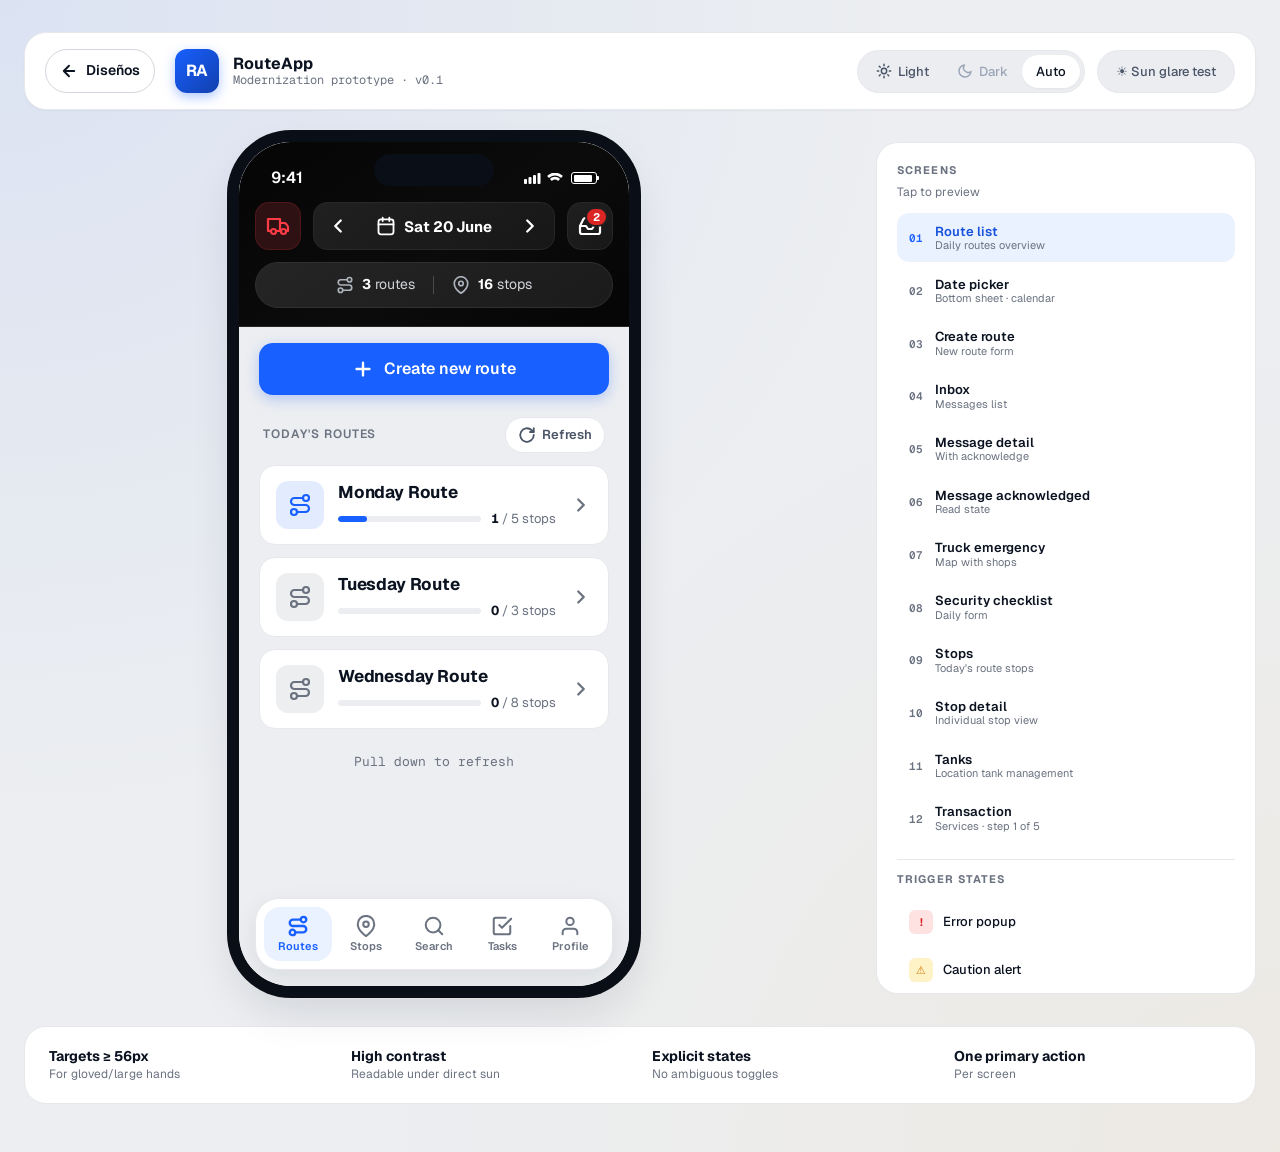
==== commit 767d4bc7: "Nuevo Wizard camabio en el estilo del wizard" ====
--- a/design-3/index.html
+++ b/design-3/index.html
@@ -543,30 +543,53 @@
               <span class="txn-header-spacer" aria-hidden="true"></span>
             </div>
 
-            <button class="txn-progress-icons" id="txn-progress-icons" aria-label="Transaction progress, step 1 of 5, Services">
-              <span class="txn-icon-steps" aria-hidden="true">
-                <span class="active">
+            <nav class="txn-progress-icons" id="txn-progress-icons" aria-label="Transaction progress, step 1 of 5, Services">
+
+              <div class="txn-icon-steps">
+
+                <button type="button" class="active" data-step-target="transaction-services" aria-current="step" disabled>
+
                   <i><svg viewBox="0 0 24 24" fill="none" stroke="currentColor" stroke-width="2.2" stroke-linecap="round" stroke-linejoin="round"><path d="M9 5h10v16H5V5h2"/><path d="M9 3h6v4H9zM8 13l2 2 5-5"/></svg></i>
+
                   <small>Services</small>
-                </span>
-                <span>
+
+                </button>
+
+                <button type="button" data-step-target="transaction-payment" disabled>
+
                   <i><svg viewBox="0 0 24 24" fill="none" stroke="currentColor" stroke-width="2.2" stroke-linecap="round" stroke-linejoin="round"><rect x="3" y="5" width="18" height="14" rx="2"/><path d="M3 9h18M7 15h4"/></svg></i>
+
                   <small>Spot Pay</small>
-                </span>
-                <span>
+
+                </button>
+
+                <button type="button" data-step-target="transaction-driver" disabled>
+
                   <i><svg viewBox="0 0 24 24" fill="none" stroke="currentColor" stroke-width="2.2" stroke-linecap="round" stroke-linejoin="round"><path d="M14.5 4.5l5 5L8 21H3v-5zM12 7l5 5"/></svg></i>
+
                   <small>Driver</small>
-                </span>
-                <span>
+
+                </button>
+
+                <button type="button" data-step-target="transaction-customer" disabled>
+
                   <i><svg viewBox="0 0 24 24" fill="none" stroke="currentColor" stroke-width="2.2" stroke-linecap="round" stroke-linejoin="round"><path d="M15 4l5 5L8 21H3v-5zM13 6l5 5"/></svg></i>
+
                   <small>Customer</small>
-                </span>
-                <span>
+
+                </button>
+
+                <button type="button" data-step-target="transaction-review" disabled>
+
                   <i><svg viewBox="0 0 24 24" fill="none" stroke="currentColor" stroke-width="2.2" stroke-linecap="round" stroke-linejoin="round"><circle cx="12" cy="12" r="9"/><path d="M8 12l3 3 5-6"/></svg></i>
+
                   <small>Review</small>
-                </span>
-              </span>
-            </button>
+
+                </button>
+
+              </div>
+
+            </nav>
           </header>
 
           <div class="screen-body txn-body">
@@ -627,30 +650,53 @@
               <span class="txn-header-spacer" aria-hidden="true"></span>
             </div>
 
-            <button class="txn-progress-icons" id="spot-pay-progress" aria-label="Transaction progress, step 2 of 5, Spot Pay">
-              <span class="txn-icon-steps" aria-hidden="true">
-                <span class="completed">
+            <nav class="txn-progress-icons" id="spot-pay-progress" aria-label="Transaction progress, step 2 of 5, Spot Pay">
+
+              <div class="txn-icon-steps">
+
+                <button type="button" class="completed" data-step-target="transaction-services">
+
                   <i><svg viewBox="0 0 24 24" fill="none" stroke="currentColor" stroke-width="2.2" stroke-linecap="round" stroke-linejoin="round"><path d="M9 5h10v16H5V5h2"/><path d="M9 3h6v4H9zM8 13l2 2 5-5"/></svg></i>
+
                   <small>Services</small>
-                </span>
-                <span class="active">
+
+                </button>
+
+                <button type="button" class="active" data-step-target="transaction-payment" aria-current="step" disabled>
+
                   <i><svg viewBox="0 0 24 24" fill="none" stroke="currentColor" stroke-width="2.2" stroke-linecap="round" stroke-linejoin="round"><rect x="3" y="5" width="18" height="14" rx="2"/><path d="M3 9h18M7 15h4"/></svg></i>
+
                   <small>Spot Pay</small>
-                </span>
-                <span>
+
+                </button>
+
+                <button type="button" data-step-target="transaction-driver" disabled>
+
                   <i><svg viewBox="0 0 24 24" fill="none" stroke="currentColor" stroke-width="2.2" stroke-linecap="round" stroke-linejoin="round"><path d="M14.5 4.5l5 5L8 21H3v-5zM12 7l5 5"/></svg></i>
+
                   <small>Driver</small>
-                </span>
-                <span>
+
+                </button>
+
+                <button type="button" data-step-target="transaction-customer" disabled>
+
                   <i><svg viewBox="0 0 24 24" fill="none" stroke="currentColor" stroke-width="2.2" stroke-linecap="round" stroke-linejoin="round"><path d="M15 4l5 5L8 21H3v-5zM13 6l5 5"/></svg></i>
+
                   <small>Customer</small>
-                </span>
-                <span>
+
+                </button>
+
+                <button type="button" data-step-target="transaction-review" disabled>
+
                   <i><svg viewBox="0 0 24 24" fill="none" stroke="currentColor" stroke-width="2.2" stroke-linecap="round" stroke-linejoin="round"><circle cx="12" cy="12" r="9"/><path d="M8 12l3 3 5-6"/></svg></i>
+
                   <small>Review</small>
-                </span>
-              </span>
-            </button>
+
+                </button>
+
+              </div>
+
+            </nav>
           </header>
 
           <div class="screen-body txn-body spot-pay-body">
@@ -749,15 +795,30 @@
               <div class="txn-header-title"><span>Transaction</span><strong id="driver-stop-number">Stop #1</strong></div>
               <span class="txn-header-spacer" aria-hidden="true"></span>
             </div>
-            <button class="txn-progress-icons" id="driver-progress" aria-label="Transaction progress, step 3 of 5, Driver">
-              <span class="txn-icon-steps" aria-hidden="true">
-                <span class="completed"><i><svg viewBox="0 0 24 24" fill="none" stroke="currentColor" stroke-width="2.2" stroke-linecap="round" stroke-linejoin="round"><path d="M9 5h10v16H5V5h2"/><path d="M9 3h6v4H9zM8 13l2 2 5-5"/></svg></i><small>Services</small></span>
-                <span class="completed" id="driver-spot-step"><i><svg viewBox="0 0 24 24" fill="none" stroke="currentColor" stroke-width="2.2" stroke-linecap="round" stroke-linejoin="round"><rect x="3" y="5" width="18" height="14" rx="2"/><path d="M3 9h18M7 15h4"/></svg></i><small>Spot Pay</small></span>
-                <span class="active"><i><svg viewBox="0 0 24 24" fill="none" stroke="currentColor" stroke-width="2.2" stroke-linecap="round" stroke-linejoin="round"><path d="M14.5 4.5l5 5L8 21H3v-5zM12 7l5 5"/></svg></i><small>Driver</small></span>
-                <span><i><svg viewBox="0 0 24 24" fill="none" stroke="currentColor" stroke-width="2.2" stroke-linecap="round" stroke-linejoin="round"><path d="M15 4l5 5L8 21H3v-5zM13 6l5 5"/></svg></i><small>Customer</small></span>
-                <span><i><svg viewBox="0 0 24 24" fill="none" stroke="currentColor" stroke-width="2.2" stroke-linecap="round" stroke-linejoin="round"><circle cx="12" cy="12" r="9"/><path d="M8 12l3 3 5-6"/></svg></i><small>Review</small></span>
-              </span>
-            </button>
+            <nav class="txn-progress-icons" id="driver-progress" aria-label="Transaction progress, step 3 of 5, Driver">
+              <div class="txn-icon-steps">
+                <button type="button" class="completed" data-step-target="transaction-services">
+                  <i><svg viewBox="0 0 24 24" fill="none" stroke="currentColor" stroke-width="2.2" stroke-linecap="round" stroke-linejoin="round"><path d="M9 5h10v16H5V5h2"/><path d="M9 3h6v4H9zM8 13l2 2 5-5"/></svg></i>
+                  <small>Services</small>
+                </button>
+                <button type="button" class="completed" id="driver-spot-step" data-step-target="transaction-payment">
+                  <i><svg viewBox="0 0 24 24" fill="none" stroke="currentColor" stroke-width="2.2" stroke-linecap="round" stroke-linejoin="round"><rect x="3" y="5" width="18" height="14" rx="2"/><path d="M3 9h18M7 15h4"/></svg></i>
+                  <small>Spot Pay</small>
+                </button>
+                <button type="button" class="active" data-step-target="transaction-driver" aria-current="step" disabled>
+                  <i><svg viewBox="0 0 24 24" fill="none" stroke="currentColor" stroke-width="2.2" stroke-linecap="round" stroke-linejoin="round"><path d="M14.5 4.5l5 5L8 21H3v-5zM12 7l5 5"/></svg></i>
+                  <small>Driver</small>
+                </button>
+                <button type="button" data-step-target="transaction-customer" disabled>
+                  <i><svg viewBox="0 0 24 24" fill="none" stroke="currentColor" stroke-width="2.2" stroke-linecap="round" stroke-linejoin="round"><path d="M15 4l5 5L8 21H3v-5zM13 6l5 5"/></svg></i>
+                  <small>Customer</small>
+                </button>
+                <button type="button" data-step-target="transaction-review" disabled>
+                  <i><svg viewBox="0 0 24 24" fill="none" stroke="currentColor" stroke-width="2.2" stroke-linecap="round" stroke-linejoin="round"><circle cx="12" cy="12" r="9"/><path d="M8 12l3 3 5-6"/></svg></i>
+                  <small>Review</small>
+                </button>
+              </div>
+            </nav>
           </header>
 
           <div class="screen-body txn-body driver-body">
@@ -865,15 +926,30 @@
               <div class="txn-header-title"><span>Transaction</span><strong id="customer-stop-number">Stop #1</strong></div>
               <span class="txn-header-spacer" aria-hidden="true"></span>
             </div>
-            <button class="txn-progress-icons" id="customer-progress" aria-label="Transaction progress, step 4 of 5, Customer">
-              <span class="txn-icon-steps" aria-hidden="true">
-                <span class="completed"><i><svg viewBox="0 0 24 24" fill="none" stroke="currentColor" stroke-width="2.2" stroke-linecap="round" stroke-linejoin="round"><path d="M9 5h10v16H5V5h2"/><path d="M9 3h6v4H9zM8 13l2 2 5-5"/></svg></i><small>Services</small></span>
-                <span class="completed" id="customer-spot-step"><i><svg viewBox="0 0 24 24" fill="none" stroke="currentColor" stroke-width="2.2" stroke-linecap="round" stroke-linejoin="round"><rect x="3" y="5" width="18" height="14" rx="2"/><path d="M3 9h18M7 15h4"/></svg></i><small>Spot Pay</small></span>
-                <span class="completed"><i><svg viewBox="0 0 24 24" fill="none" stroke="currentColor" stroke-width="2.2" stroke-linecap="round" stroke-linejoin="round"><path d="M14.5 4.5l5 5L8 21H3v-5zM12 7l5 5"/></svg></i><small>Driver</small></span>
-                <span class="active"><i><svg viewBox="0 0 24 24" fill="none" stroke="currentColor" stroke-width="2.2" stroke-linecap="round" stroke-linejoin="round"><path d="M15 4l5 5L8 21H3v-5zM13 6l5 5"/></svg></i><small>Customer</small></span>
-                <span><i><svg viewBox="0 0 24 24" fill="none" stroke="currentColor" stroke-width="2.2" stroke-linecap="round" stroke-linejoin="round"><circle cx="12" cy="12" r="9"/><path d="M8 12l3 3 5-6"/></svg></i><small>Review</small></span>
-              </span>
-            </button>
+            <nav class="txn-progress-icons" id="customer-progress" aria-label="Transaction progress, step 4 of 5, Customer">
+              <div class="txn-icon-steps">
+                <button type="button" class="completed" data-step-target="transaction-services">
+                  <i><svg viewBox="0 0 24 24" fill="none" stroke="currentColor" stroke-width="2.2" stroke-linecap="round" stroke-linejoin="round"><path d="M9 5h10v16H5V5h2"/><path d="M9 3h6v4H9zM8 13l2 2 5-5"/></svg></i>
+                  <small>Services</small>
+                </button>
+                <button type="button" class="completed" id="customer-spot-step" data-step-target="transaction-payment">
+                  <i><svg viewBox="0 0 24 24" fill="none" stroke="currentColor" stroke-width="2.2" stroke-linecap="round" stroke-linejoin="round"><rect x="3" y="5" width="18" height="14" rx="2"/><path d="M3 9h18M7 15h4"/></svg></i>
+                  <small>Spot Pay</small>
+                </button>
+                <button type="button" class="completed" data-step-target="transaction-driver">
+                  <i><svg viewBox="0 0 24 24" fill="none" stroke="currentColor" stroke-width="2.2" stroke-linecap="round" stroke-linejoin="round"><path d="M14.5 4.5l5 5L8 21H3v-5zM12 7l5 5"/></svg></i>
+                  <small>Driver</small>
+                </button>
+                <button type="button" class="active" data-step-target="transaction-customer" aria-current="step" disabled>
+                  <i><svg viewBox="0 0 24 24" fill="none" stroke="currentColor" stroke-width="2.2" stroke-linecap="round" stroke-linejoin="round"><path d="M15 4l5 5L8 21H3v-5zM13 6l5 5"/></svg></i>
+                  <small>Customer</small>
+                </button>
+                <button type="button" data-step-target="transaction-review" disabled>
+                  <i><svg viewBox="0 0 24 24" fill="none" stroke="currentColor" stroke-width="2.2" stroke-linecap="round" stroke-linejoin="round"><circle cx="12" cy="12" r="9"/><path d="M8 12l3 3 5-6"/></svg></i>
+                  <small>Review</small>
+                </button>
+              </div>
+            </nav>
           </header>
 
           <div class="screen-body txn-body customer-body">
@@ -1006,15 +1082,30 @@
                 <svg width="20" height="20" viewBox="0 0 24 24" fill="none" stroke="currentColor" stroke-width="2.2" stroke-linecap="round" stroke-linejoin="round" aria-hidden="true"><path d="M3 6h18M8 6V4a2 2 0 0 1 2-2h4a2 2 0 0 1 2 2v2m3 0-1 14a2 2 0 0 1-2 2H7a2 2 0 0 1-2-2L4 6"/><path d="M10 11v6M14 11v6"/></svg>
               </button>
             </div>
-            <button class="txn-progress-icons" id="review-progress" aria-label="Transaction progress, step 5 of 5, Review">
-              <span class="txn-icon-steps" aria-hidden="true">
-                <span class="completed"><i><svg viewBox="0 0 24 24" fill="none" stroke="currentColor" stroke-width="2.2" stroke-linecap="round" stroke-linejoin="round"><path d="M9 5h10v16H5V5h2"/><path d="M9 3h6v4H9zM8 13l2 2 5-5"/></svg></i><small>Services</small></span>
-                <span class="completed" id="review-spot-step"><i><svg viewBox="0 0 24 24" fill="none" stroke="currentColor" stroke-width="2.2" stroke-linecap="round" stroke-linejoin="round"><rect x="3" y="5" width="18" height="14" rx="2"/><path d="M3 9h18M7 15h4"/></svg></i><small>Spot Pay</small></span>
-                <span class="completed"><i><svg viewBox="0 0 24 24" fill="none" stroke="currentColor" stroke-width="2.2" stroke-linecap="round" stroke-linejoin="round"><path d="M14.5 4.5l5 5L8 21H3v-5zM12 7l5 5"/></svg></i><small>Driver</small></span>
-                <span class="completed"><i><svg viewBox="0 0 24 24" fill="none" stroke="currentColor" stroke-width="2.2" stroke-linecap="round" stroke-linejoin="round"><path d="M15 4l5 5L8 21H3v-5zM13 6l5 5"/></svg></i><small>Customer</small></span>
-                <span class="active"><i><svg viewBox="0 0 24 24" fill="none" stroke="currentColor" stroke-width="2.2" stroke-linecap="round" stroke-linejoin="round"><circle cx="12" cy="12" r="9"/><path d="M8 12l3 3 5-6"/></svg></i><small>Review</small></span>
-              </span>
-            </button>
+            <nav class="txn-progress-icons" id="review-progress" aria-label="Transaction progress, step 5 of 5, Review">
+              <div class="txn-icon-steps">
+                <button type="button" class="completed" data-step-target="transaction-services">
+                  <i><svg viewBox="0 0 24 24" fill="none" stroke="currentColor" stroke-width="2.2" stroke-linecap="round" stroke-linejoin="round"><path d="M9 5h10v16H5V5h2"/><path d="M9 3h6v4H9zM8 13l2 2 5-5"/></svg></i>
+                  <small>Services</small>
+                </button>
+                <button type="button" class="completed" id="review-spot-step" data-step-target="transaction-payment">
+                  <i><svg viewBox="0 0 24 24" fill="none" stroke="currentColor" stroke-width="2.2" stroke-linecap="round" stroke-linejoin="round"><rect x="3" y="5" width="18" height="14" rx="2"/><path d="M3 9h18M7 15h4"/></svg></i>
+                  <small>Spot Pay</small>
+                </button>
+                <button type="button" class="completed" data-step-target="transaction-driver">
+                  <i><svg viewBox="0 0 24 24" fill="none" stroke="currentColor" stroke-width="2.2" stroke-linecap="round" stroke-linejoin="round"><path d="M14.5 4.5l5 5L8 21H3v-5zM12 7l5 5"/></svg></i>
+                  <small>Driver</small>
+                </button>
+                <button type="button" class="completed" data-step-target="transaction-customer">
+                  <i><svg viewBox="0 0 24 24" fill="none" stroke="currentColor" stroke-width="2.2" stroke-linecap="round" stroke-linejoin="round"><path d="M15 4l5 5L8 21H3v-5zM13 6l5 5"/></svg></i>
+                  <small>Customer</small>
+                </button>
+                <button type="button" class="active" data-step-target="transaction-review" aria-current="step" disabled>
+                  <i><svg viewBox="0 0 24 24" fill="none" stroke="currentColor" stroke-width="2.2" stroke-linecap="round" stroke-linejoin="round"><circle cx="12" cy="12" r="9"/><path d="M8 12l3 3 5-6"/></svg></i>
+                  <small>Review</small>
+                </button>
+              </div>
+            </nav>
           </header>
           <div class="screen-body txn-body review-body">
             <div class="txn-location-card" id="review-location-card"></div>
--- a/design-3/styles.css
+++ b/design-3/styles.css
@@ -3301,40 +3301,101 @@
   border-radius: 0;
   text-align: left;
 }
-.txn-icon-steps { display: grid; grid-template-columns: repeat(5, 1fr); }
-.txn-icon-steps > span { position: relative; display: flex; min-width: 0; flex-direction: column; align-items: center; gap: 6px; color: #747b87; }
-.txn-icon-steps > span:not(:last-child)::after {
+/* Segmented track: compact round nodes; the active step expands into a labelled pill. */
+.txn-icon-steps {
+  display: flex;
+  align-items: center;
+  gap: 4px;
+  padding: 4px;
+  border-radius: 999px;
+  border: 1px solid #262a31;
+  background: #121417;
+}
+.txn-icon-steps > button {
+  position: relative;
+  padding: 0;
+  border: 0;
+  background: transparent;
+  font: inherit;
+  -webkit-tap-highlight-color: transparent;
+  flex: 1 1 0;
+  min-width: 0;
+  height: 38px;
+  display: flex;
+  align-items: center;
+  justify-content: center;
+  gap: 8px;
+  border-radius: 999px;
+  color: #6b7280;
+}
+.txn-icon-steps > button:disabled { cursor: default; }
+.txn-icon-steps > button:not(:last-child)::after {
   content: '';
   position: absolute;
-  top: 21px;
-  left: calc(50% + 23px);
-  width: calc(100% - 46px);
-  height: 1px;
-  background: #454b55;
+  right: -3px;
+  top: 50%;
+  width: 2px;
+  height: 2px;
+  border-radius: 50%;
+  background: #3a3f48;
+  transform: translateY(-50%);
 }
 .txn-icon-steps i {
   position: relative;
-  z-index: 1;
-  width: 44px;
-  height: 44px;
+  width: 30px;
+  height: 30px;
+  flex: 0 0 auto;
   display: grid;
   place-items: center;
-  border-radius: 12px;
-  border: 1px solid #474d57;
-  background: #24272d;
-  color: #8e95a0;
+  border-radius: 999px;
+  color: inherit;
   font-style: normal;
 }
-.txn-icon-steps svg { width: 22px; height: 22px; }
-.txn-icon-steps small { max-width: 100%; overflow: hidden; color: inherit; font-size: 8.5px; font-weight: 700; letter-spacing: 0; text-overflow: ellipsis; text-transform: none; }
-.txn-icon-steps .active { color: #8db6ff; }
-.txn-icon-steps .active i { border-color: #5791ff; background: #1f5ed7; color: #ffffff; box-shadow: 0 4px 12px rgba(35, 100, 224, .35); }
-.txn-icon-steps .completed { color: #8ad8bc; }
-.txn-icon-steps .completed i { border-color: #148b67; background: #0c5f49; color: #ffffff; }
-.txn-icon-steps .skipped { color: #9aa1ac; }
-.txn-icon-steps .skipped i { border-style: dashed; border-color: #5a616c; background: #24272d; color: #a7aeb8; box-shadow: none; }
+.txn-icon-steps svg { width: 18px; height: 18px; }
+.txn-icon-steps small { display: none; }
+
+.txn-icon-steps .active {
+  flex: 2.6 1 0;
+  padding: 0 14px 0 4px;
+  justify-content: flex-start;
+  background: #1f5ed7;
+  color: #ffffff;
+  box-shadow: 0 4px 14px rgba(35, 100, 224, .38), inset 0 1px 0 rgba(255, 255, 255, .14);
+}
+.txn-icon-steps .active i { background: rgba(255, 255, 255, .16); }
+.txn-icon-steps .active small {
+  display: block;
+  overflow: hidden;
+  font-size: 13px;
+  font-weight: 700;
+  letter-spacing: -0.01em;
+  white-space: nowrap;
+  text-overflow: ellipsis;
+}
+.txn-icon-steps .active::after,
+.txn-icon-steps > button:has(+ .active)::after { display: none; }
+
+/* Completed: keep the step icon so the driver knows where they came from, add a check badge, and allow tapping back. */
+.txn-icon-steps .completed { color: #c9f2e3; cursor: pointer; }
+.txn-icon-steps .completed i { background: rgba(20, 139, 103, .22); box-shadow: inset 0 0 0 1px rgba(79, 209, 165, .35); }
+.txn-icon-steps .completed i::after {
+  content: '';
+  position: absolute;
+  top: -3px;
+  right: -4px;
+  width: 14px;
+  height: 14px;
+  border-radius: 50%;
+  border: 2px solid #121417;
+  background: #18a57b url("data:image/svg+xml,%3Csvg xmlns='http://www.w3.org/2000/svg' viewBox='0 0 24 24' fill='none' stroke='white' stroke-width='4' stroke-linecap='round' stroke-linejoin='round'%3E%3Cpath d='M5 12.5l4.5 4.5L19 7'/%3E%3C/svg%3E") center / 9px no-repeat;
+}
+.txn-icon-steps .completed:active { background: rgba(255, 255, 255, .08); }
+.txn-icon-steps .completed:focus-visible { outline: 2px solid #5791ff; outline-offset: 1px; }
+.txn-icon-steps .skipped { color: #5f6672; }
+.txn-icon-steps .skipped i { border: 1.5px dashed #464c56; }
 .txn-icon-steps .skipped i svg { display: none; }
-.txn-icon-steps .skipped i::before { content: '—'; font-size: 20px; font-weight: 700; }
+.txn-icon-steps .skipped i::before { content: ''; width: 10px; height: 2px; border-radius: 2px; background: currentColor; }
+
 .screen.no-tabs .txn-body { padding: 14px 16px 104px; }
 .txn-location-card {
   padding: 14px 15px;
